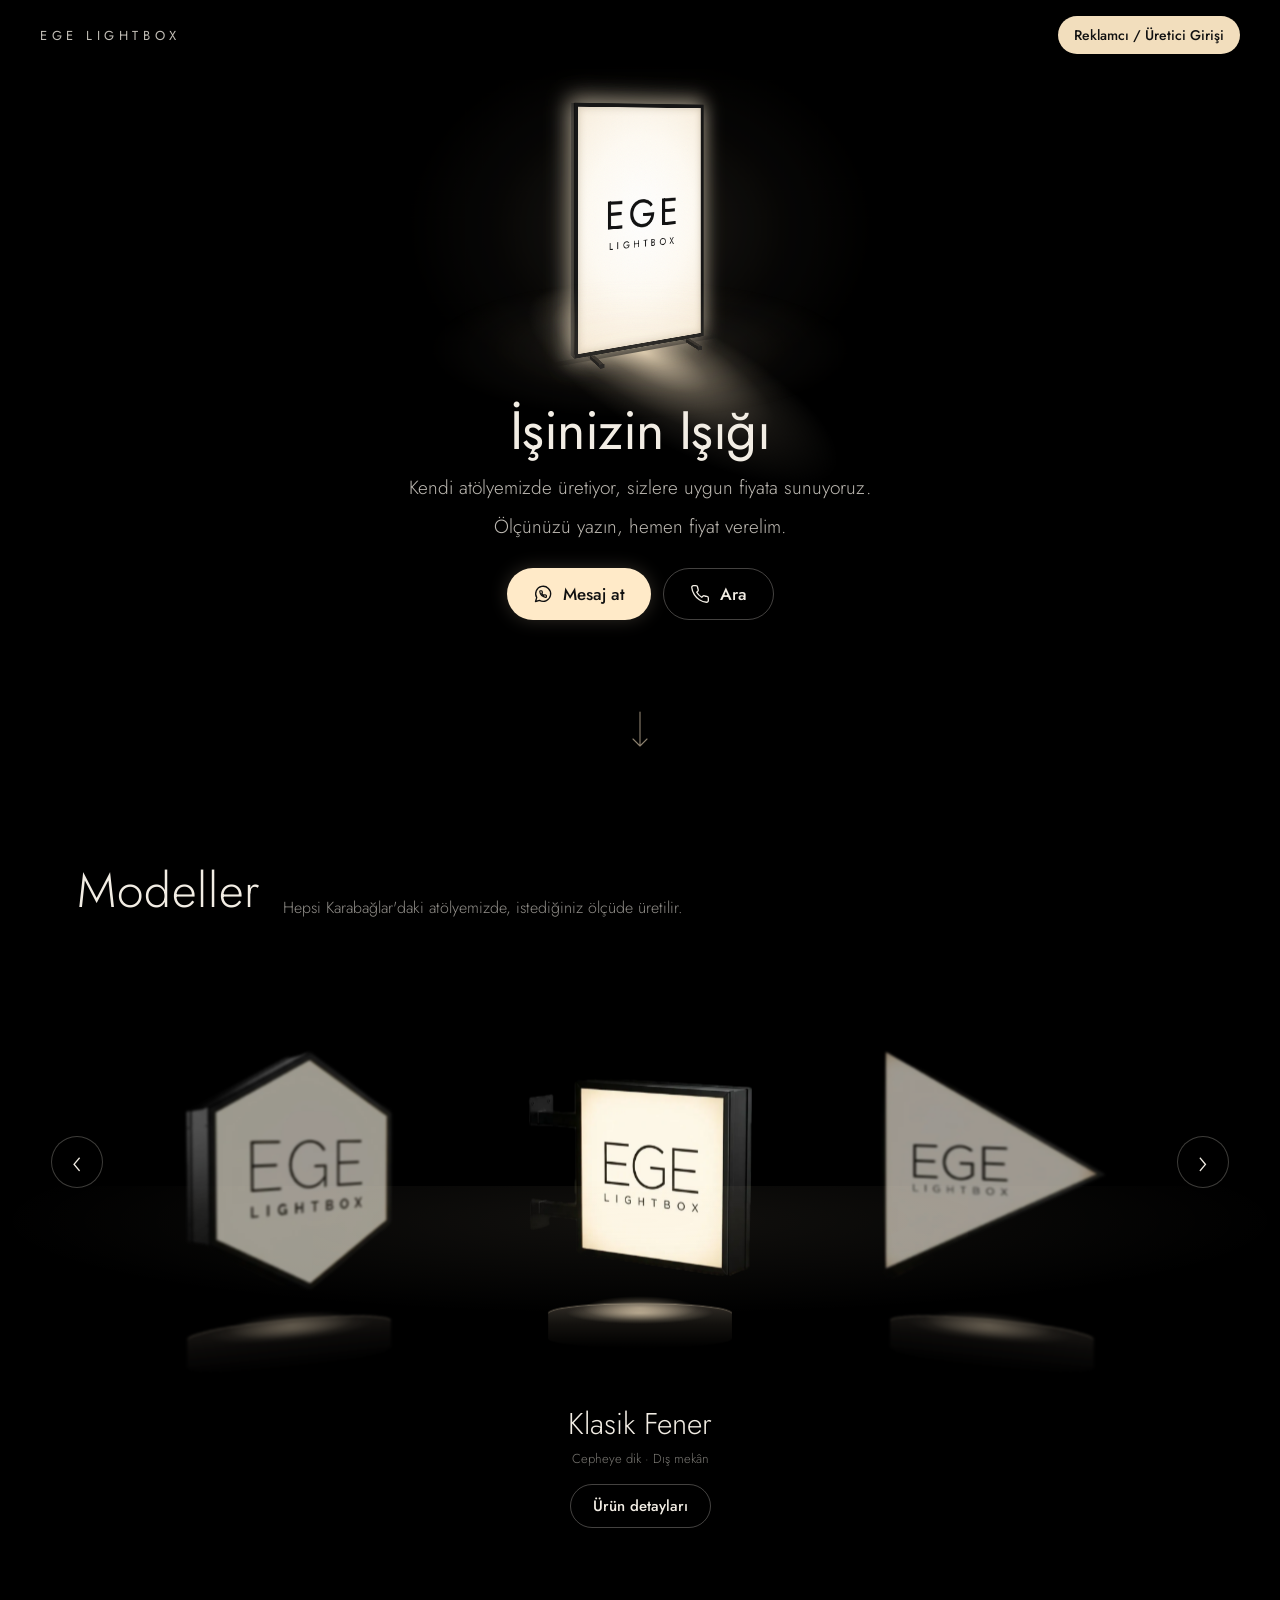
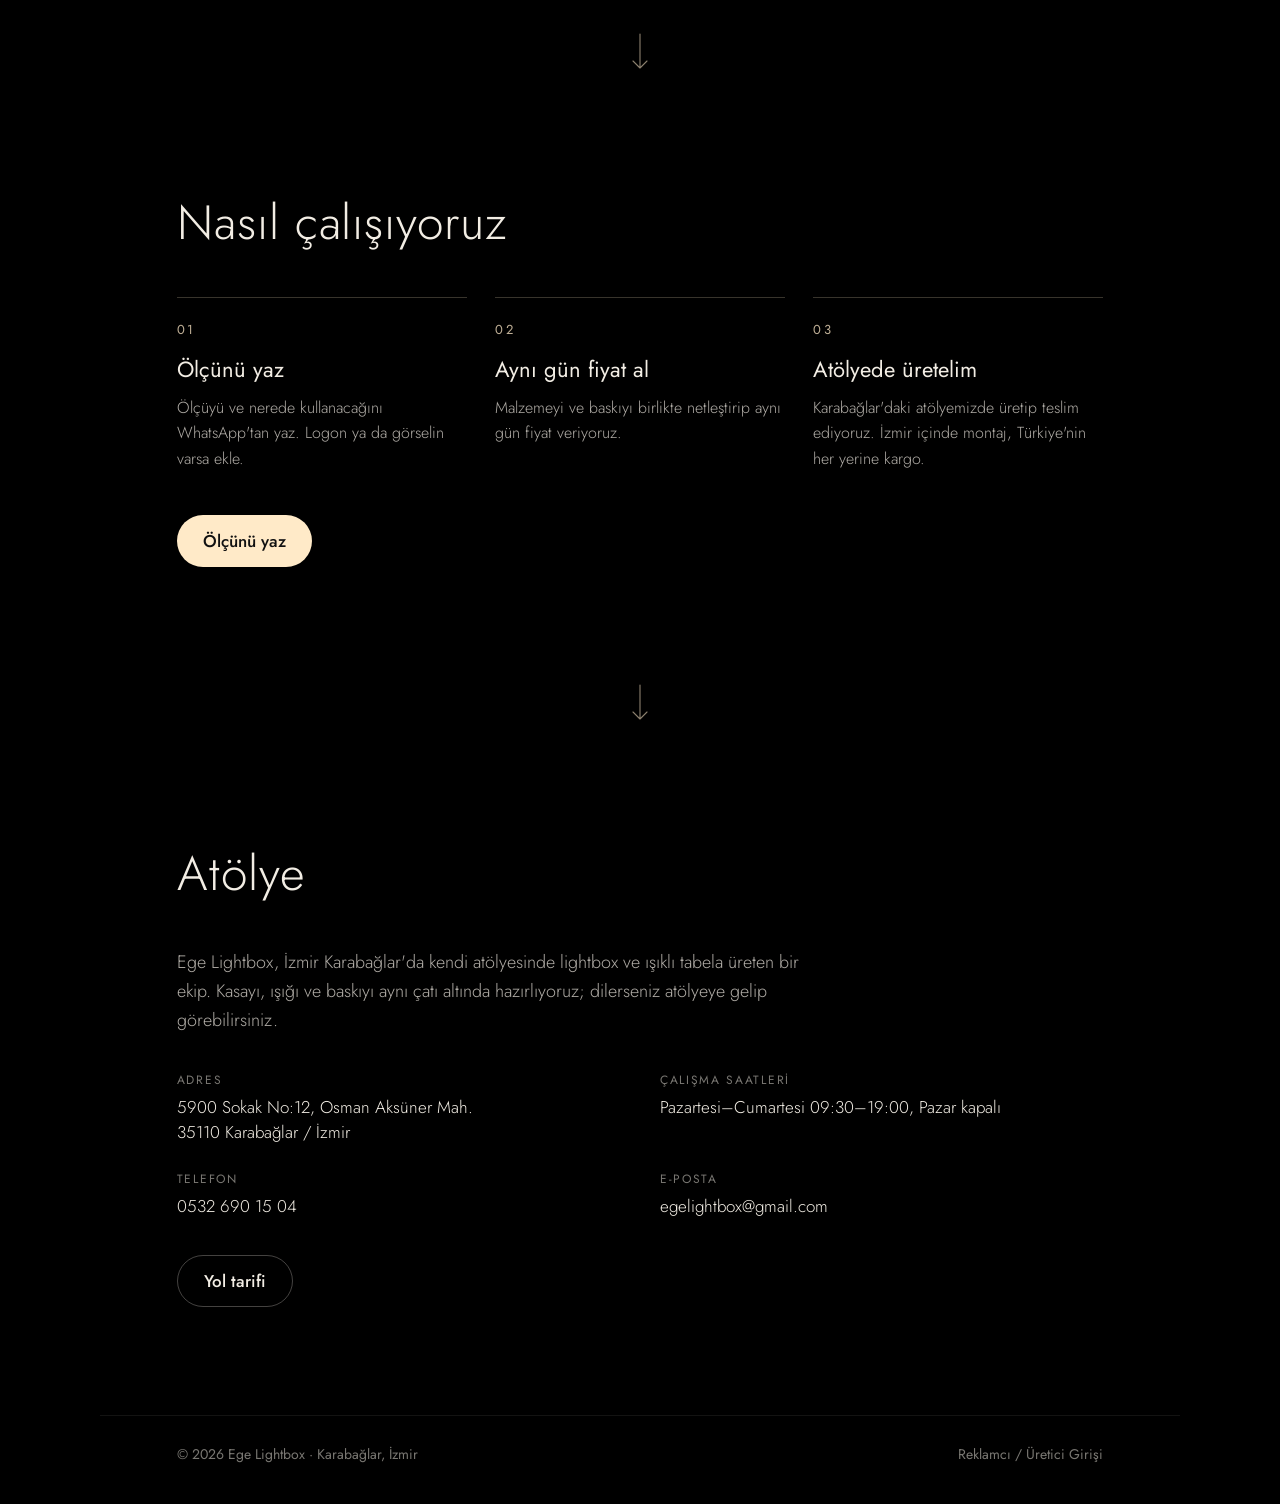
==== altigen-fener-tabela/index.html @ 84d17363 "Açılış metni: üretip uygun fiyata sunuyoruz; kısa ekranda yerleşim Co-Authored-By: Claude Opus 5.5 <" ====
<!doctype html>
<html lang="tr">
  <head>
    <meta charset="UTF-8" />
    <meta name="viewport" content="width=device-width, initial-scale=1.0" />
    <meta name="theme-color" content="#000000" />
    <title>Altıgen Fener Tabela İzmir | Ege Lightbox</title>
    <meta name="description" content="Modern altıgen form. Sokaktan geçen herkesin gözüne iki yönden çarpar. Karabağlar'daki atölyemizde üretilir, aynı gün fiyat." />
    <link rel="canonical" href="https://egelightbox.com/altigen-fener-tabela/" />
    <meta property="og:type" content="website" />
    <meta property="og:locale" content="tr_TR" />
    <meta property="og:title" content="Altıgen Fener Tabela İzmir | Ege Lightbox" />
    <meta property="og:description" content="Modern altıgen form. Sokaktan geçen herkesin gözüne iki yönden çarpar. Karabağlar'daki atölyemizde üretilir, aynı gün fiyat." />
    <meta property="og:url" content="https://egelightbox.com/altigen-fener-tabela/" />
    <meta property="og:image" content="https://egelightbox.com/urunler/altigen-fener-tabela-lightbox-kullanim.webp" />
    <script type="application/ld+json">{"@context":"https://schema.org","@type":"LocalBusiness","name":"Ege Lightbox","url":"https://egelightbox.com","telephone":"+905326901504","email":"egelightbox@gmail.com","image":"https://egelightbox.com/urunler/standart-duvar-lightbox-kullanim.webp","address":{"@type":"PostalAddress","streetAddress":"5900 Sokak No:12, Osman Aksüner Mah.","postalCode":"35110","addressLocality":"Karabağlar","addressRegion":"İzmir","addressCountry":"TR"},"areaServed":"İzmir","openingHoursSpecification":[{"@type":"OpeningHoursSpecification","dayOfWeek":["Monday","Tuesday","Wednesday","Thursday","Friday","Saturday"],"opens":"09:30","closes":"19:00"}]}</script>
    <script type="application/ld+json">{"@context":"https://schema.org","@type":"Product","name":"Altıgen Fener","description":"Modern altıgen form. Sokaktan geçen herkesin gözüne iki yönden çarpar.","image":"https://egelightbox.com/urunler/altigen-fener-tabela-lightbox-kullanim.webp","brand":{"@type":"Brand","name":"Ege Lightbox"}}</script>
    <link rel="preconnect" href="https://fonts.googleapis.com" />
    <link rel="preconnect" href="https://fonts.gstatic.com" crossorigin />
    <link href="https://fonts.googleapis.com/css2?family=Jost:wght@300;400;500&display=swap" rel="stylesheet" />
    <style>html,body{background:#000;margin:0}</style>
    <!-- Google etiketi (Ads ölçümü). Bilgisayarda, ağ içinde ya da geçici deneme linkinde yüklenmez, sayım kirlenmesin -->
    <script>
      window.dataLayer = window.dataLayer || [];
      function gtag(){dataLayer.push(arguments);}
      if (!/^(localhost|127\.|192\.168\.|10\.)/.test(location.hostname) && !/(trycloudflare\.com|pages\.dev|github\.io)$/.test(location.hostname)) {
        var g = document.createElement('script');
        g.async = true;
        g.src = 'https://www.googletagmanager.com/gtag/js?id=AW-18545271923';
        document.head.appendChild(g);
        gtag('js', new Date());
        gtag('config', 'AW-18545271923');
        // Microsoft Clarity: ziyaretçi kayıtları ve ısı haritası (proje: Ege Lightbox)
        (function(c,l,a,r,i,t,y){c[a]=c[a]||function(){(c[a].q=c[a].q||[]).push(arguments)};
        t=l.createElement(r);t.async=1;t.src="https://www.clarity.ms/tag/"+i;
        y=l.getElementsByTagName(r)[0];y.parentNode.insertBefore(t,y);})(window,document,"clarity","script","z84t2651er");
      } else { window.gtag = undefined; }
    </script>
    <script type="module" crossorigin src="/assets/index-Bf9ERN2K.js"></script>
    <link rel="stylesheet" crossorigin href="/assets/index-HZWtBU7C.css">
  </head>
  <body>
    <div id="root"><link rel="preload" as="image" href="/urunler/altigen-fener-tabela-lightbox-kullanim.webp"/><main class=" sayfa-u"><header class="top"><a class="brand" href="/">EGE LIGHTBOX</a><a class="cta-small" href="#reklamci">Reklamcı / Üretici Girişi</a></header><section class="hero"><div class="sticky"><div class="stage"><div class="halo"></div><div class="crack"></div><div class="scene"><div class="box"><div class="spill s-front"></div><div class="spill s-back"></div><div class="bloom b-front"></div><div class="bloom b-back"></div><div class="face front"><div class="lit"></div><div class="logo"><span class="ege">EGE</span><span class="lb">LIGHTBOX</span></div></div><div class="face back"><div class="lit"></div><div class="logo"><span class="ege">EGE</span><span class="lb">LIGHTBOX</span></div></div><div class="side left"></div><div class="side right"></div><div class="cap"></div><div class="foot f1"><i class="ft"></i><i class="fs fs1"></i><i class="fs fs2"></i><i class="fe fe1"></i><i class="fe fe2"></i></div><div class="foot f2"><i class="ft"></i><i class="fs fs1"></i><i class="fs fs2"></i><i class="fe fe1"></i><i class="fe fe2"></i></div></div></div><div class="pool"></div></div><div class="message"><h1>İşinizin Işığı</h1><p>Kendi atölyemizde üretiyor, sizlere uygun fiyata sunuyoruz.<span class="ara"></span>Ölçünüzü yazın, hemen fiyat verelim.</p><div class="actions"><a class="cta" href="https://wa.me/905528839446?text=Merhaba%2C%20lightbox%20i%C3%A7in%20fiyat%20almak%20istiyorum." aria-label="WhatsApp&#x27;tan mesaj at"><svg viewBox="0 0 24 24" fill="none" stroke="currentColor" stroke-width="1.6" stroke-linecap="round" stroke-linejoin="round" aria-hidden="true"><path d="M3 21l1.5-4.6A9 9 0 1 1 7.8 19.6z"></path><path d="M22 16.92v3a2 2 0 0 1-2.18 2 19.79 19.79 0 0 1-8.63-3.07 19.5 19.5 0 0 1-6-6 19.79 19.79 0 0 1-3.07-8.67A2 2 0 0 1 4.11 2h3a2 2 0 0 1 2 1.72 12.84 12.84 0 0 0 .7 2.81 2 2 0 0 1-.45 2.11L8.09 9.91a16 16 0 0 0 6 6l1.27-1.27a2 2 0 0 1 2.11-.45 12.84 12.84 0 0 0 2.81.7A2 2 0 0 1 22 16.92z" transform="translate(7.3 7.3) scale(0.4)" stroke-width="3.6"></path></svg>Mesaj at</a><a class="ghost" href="tel:05326901504" aria-label="Ara: 0532 690 15 04"><svg viewBox="0 0 24 24" fill="none" stroke="currentColor" stroke-width="1.6" stroke-linecap="round" stroke-linejoin="round" aria-hidden="true"><path d="M22 16.92v3a2 2 0 0 1-2.18 2 19.79 19.79 0 0 1-8.63-3.07 19.5 19.5 0 0 1-6-6 19.79 19.79 0 0 1-3.07-8.67A2 2 0 0 1 4.11 2h3a2 2 0 0 1 2 1.72 12.84 12.84 0 0 0 .7 2.81 2 2 0 0 1-.45 2.11L8.09 9.91a16 16 0 0 0 6 6l1.27-1.27a2 2 0 0 1 2.11-.45 12.84 12.84 0 0 0 2.81.7A2 2 0 0 1 22 16.92z"></path></svg>Ara</a></div></div><a class="asagi a-hero" href="#modeller" aria-label="Aşağı in"><svg viewBox="0 0 24 40" aria-hidden="true"><path d="M12 2v34M5 29l7 7 7-7"></path></svg></a></div></section><section class="urunler acik" id="modeller"><div class="u-bas"><h2>Modeller</h2><p>Hepsi Karabağlar&#x27;daki atölyemizde, istediğiniz ölçüde üretilir.</p></div><div class="u-sahne"><div class="u-zemin"></div><button class="aday" style="--a:2.000;--s:-0.951;--c:0.691;--d:-72.0;--gec:0.0s;--g:0.000;z-index:6" aria-label="Duvar Lightbox" tabindex="-1"><span class="suzul"><img src="/urunler/standart-duvar-lightbox-kesik.webp" alt="Duvar Lightbox lightbox" loading="lazy" decoding="async" draggable="false"/></span><span class="isik"></span><span class="kaide"></span></button><button class="aday" style="--a:1.000;--s:-0.643;--c:0.234;--d:-40.0;--gec:-0.7s;--g:0.750;z-index:8" aria-label="Çift Taraflı Ayaklı" tabindex="-1"><span class="suzul"><img src="/urunler/cift-tarafli-tasinabilir-lightbox-kesik.webp" alt="Çift Taraflı Ayaklı lightbox" loading="lazy" decoding="async" draggable="false"/></span><span class="isik"></span><span class="kaide"></span></button><button class="aday on" style="--a:0.000;--s:0.000;--c:0.000;--d:0.0;--gec:-1.4s;--g:1.000;z-index:10" aria-label="Altıgen Fener detayını aç" tabindex="0"><span class="suzul"><img src="/urunler/altigen-fener-tabela-lightbox-kesik.webp" alt="Altıgen Fener lightbox" loading="lazy" decoding="async" draggable="false"/></span><span class="isik"></span><span class="kaide"></span></button><button class="aday" style="--a:1.000;--s:0.643;--c:0.234;--d:40.0;--gec:-2.1s;--g:0.750;z-index:8" aria-label="Klasik Fener" tabindex="-1"><span class="suzul"><img src="/urunler/fener-lightbox-tabela-kesik.webp" alt="Klasik Fener lightbox" loading="lazy" decoding="async" draggable="false"/></span><span class="isik"></span><span class="kaide"></span></button><button class="aday" style="--a:2.000;--s:0.951;--c:0.691;--d:72.0;--gec:-2.8s;--g:0.000;z-index:6" aria-label="Üçgen Fener" tabindex="-1"><span class="suzul"><img src="/urunler/ucgen-fener-lightbox-kesik.webp" alt="Üçgen Fener lightbox" loading="lazy" decoding="async" draggable="false"/></span><span class="isik"></span><span class="kaide"></span></button><button class="aday" style="--a:3.000;--s:0.951;--c:0.691;--d:72.0;--gec:-3.5s;--g:0.000;z-index:4" aria-label="Altıgen Duvar" tabindex="-1"><span class="suzul"><img src="/urunler/altigen-duvar-lightbox-kesik.webp" alt="Altıgen Duvar lightbox" loading="lazy" decoding="async" draggable="false"/></span><span class="isik"></span><span class="kaide"></span></button><button class="aday" style="--a:4.000;--s:0.951;--c:0.691;--d:72.0;--gec:-4.2s;--g:0.000;z-index:2" aria-label="Küp Lightbox" tabindex="-1"><span class="suzul"><img src="/urunler/kup-masaustu-lightbox-kesik.webp" alt="Küp Lightbox lightbox" loading="lazy" decoding="async" draggable="false"/></span><span class="isik"></span><span class="kaide"></span></button><button class="u-ok sol" aria-label="Önceki model">‹</button><button class="u-ok sag" aria-label="Sonraki model">›</button></div><button class="u-ad" aria-live="polite" aria-label="Altıgen Fener detayını aç"><span class="u-ad-ad">Altıgen Fener</span><span class="u-ad-et">Cepheye dik · Dış mekân</span><span class="u-ad-dugme">Ürün detayları</span></button><div class="u-bilgi" aria-hidden="false"><div class="d-ic"><button class="d-geri" aria-label="Kapat"><span class="d-geri-yazi">‹ Tüm modeller</span><span class="d-x" aria-hidden="true">×</span></button><span class="d-etiket">Cepheye dik · Dış mekân</span><h3>Altıgen Fener</h3><p>Modern altıgen form. Sokaktan geçen herkesin gözüne iki yönden çarpar.</p><span class="d-baslik">Kullanımda</span><div class="d-gorsel"><img src="/urunler/altigen-fener-tabela-lightbox-kullanim.webp" alt="Altıgen Fener kullanım örneği"/></div><div class="d-kucuk"><button class="on" aria-label="Görsel"><img src="/urunler/altigen-fener-tabela-lightbox-kullanim.webp" alt="" loading="lazy"/></button><button class="" aria-label="Görsel"><img src="/urunler/altigen-fener-tabela-lightbox.webp" alt="" loading="lazy"/></button><button class="" aria-label="Görsel"><img src="/urunler/altigen-fener-tabela-lightbox-d1.webp" alt="" loading="lazy"/></button></div><ul><li>Çift yüz</li><li>UV baskı</li><li>Dış mekân LED</li></ul><dl><div><dt>40x40</dt><dd>3.990 TL<!-- --> <small>+ KDV</small></dd></div><div><dt>60x60</dt><dd>4.990 TL<!-- --> <small>+ KDV</small></dd></div></dl><a class="cta" href="https://wa.me/905528839446?text=Merhaba%2C%20Alt%C4%B1gen%20Fener%20i%C3%A7in%20fiyat%20almak%20istiyorum.%20%C3%96l%C3%A7%C3%BC%3A%20">Bu model için fiyat al</a></div></div></section><a class="asagi " href="#nasil" aria-label="Aşağı in"><svg viewBox="0 0 24 40" aria-hidden="true"><path d="M12 2v34M5 29l7 7 7-7"></path></svg></a><section class="bolum nasil" id="nasil"><h2>Nasıl çalışıyoruz</h2><ol class="adimlar"><li><span class="adim-no">01</span><h3>Ölçünü yaz</h3><p>Ölçüyü ve nerede kullanacağını WhatsApp&#x27;tan yaz. Logon ya da görselin varsa ekle.</p></li><li><span class="adim-no">02</span><h3>Aynı gün fiyat al</h3><p>Malzemeyi ve baskıyı birlikte netleştirip aynı gün fiyat veriyoruz.</p></li><li><span class="adim-no">03</span><h3>Atölyede üretelim</h3><p>Karabağlar&#x27;daki atölyemizde üretip teslim ediyoruz. İzmir içinde montaj, Türkiye&#x27;nin her yerine kargo.</p></li></ol><a class="cta" href="https://wa.me/905528839446?text=Merhaba%2C%20lightbox%20i%C3%A7in%20fiyat%20almak%20istiyorum.%20%C3%96l%C3%A7%C3%BC%3A%20">Ölçünü yaz</a></section><a class="asagi " href="#atolye" aria-label="Aşağı in"><svg viewBox="0 0 24 40" aria-hidden="true"><path d="M12 2v34M5 29l7 7 7-7"></path></svg></a><section class="bolum atolye" id="atolye"><h2>Atölye</h2><p class="atolye-giris">Ege Lightbox, İzmir Karabağlar&#x27;da kendi atölyesinde lightbox ve ışıklı tabela üreten bir ekip. Kasayı, ışığı ve baskıyı aynı çatı altında hazırlıyoruz; dilerseniz atölyeye gelip görebilirsiniz.</p><dl class="atolye-bilgi"><div><dt>Adres</dt><dd>5900 Sokak No:12, Osman Aksüner Mah.<br/>35110<!-- --> <!-- -->Karabağlar<!-- --> / <!-- -->İzmir</dd></div><div><dt>Çalışma saatleri</dt><dd>Pazartesi–Cumartesi 09:30–19:00, Pazar kapalı</dd></div><div><dt>Telefon</dt><dd><a href="tel:+905326901504">0532 690 15 04</a></dd></div><div><dt>E-posta</dt><dd><a href="mailto:egelightbox@gmail.com">egelightbox@gmail.com</a></dd></div></dl><div class="actions atolye-dugme"><a class="ghost" href="https://www.google.com/maps/search/?api=1&amp;query=Ege%20Lightbox%20Karaba%C4%9Flar%20%C4%B0zmir" target="_blank" rel="noopener">Yol tarifi</a></div></section><footer class="alt"><span>© <!-- -->2026<!-- --> Ege Lightbox · Karabağlar, İzmir</span><a href="#reklamci">Reklamcı / Üretici Girişi</a></footer></main></div>
  </body>
</html>
---- assets/index-HZWtBU7C.css ----
:root{--w: clamp(150px, 26vmin, 230px);--h: calc(var(--w) * 1.72);--d: calc(var(--w) * .075);--fh: calc(var(--w) * .028);--ft: calc(var(--w) * .032);--fl: calc(var(--w) * .4);--cy: 46%;--warm: 255, 234, 200;--t-load: .2s;--t-on: 1s;--t-turn: 1.35s;--t-yukari: 2.55s;--yk-s: .62;--yk-ust: 104px;--yk-y: calc(var(--yk-ust) - var(--cy-vh) + var(--h) * var(--yk-s) / 2);--u-ust: min(12vh, 80px);--mesaj-pay: 312px;--gozat: calc(var(--u-ust) + 44px);--hero-min: calc(var(--yk-ust) + var(--h) * var(--yk-s) + var(--mesaj-ara) + var(--mesaj-pay));--mesaj-ara: 52px;--hero-h: max(calc(100svh - var(--gozat)), var(--hero-min));--cy-vh: calc(var(--hero-h) * .46);color-scheme:dark}*{box-sizing:border-box}html,body{margin:0;background:#000;color:#f2ede4;font-family:Jost,system-ui,sans-serif;-webkit-font-smoothing:antialiased}a{color:inherit;text-decoration:none}.top{position:fixed;inset:0 0 auto 0;z-index:10;display:flex;justify-content:space-between;align-items:center;padding:16px clamp(16px,4vw,40px) 26px;background:linear-gradient(180deg,#000 0%,#000 72%,transparent 100%);pointer-events:none;opacity:0}.top>*{pointer-events:auto}.go .top{animation:fade .7s ease 2.4s forwards}.brand{font-size:13px;letter-spacing:.35em;font-weight:400;color:#f2ede4cc}.cta-small{font-size:14px;font-weight:500;padding:9px 16px;border-radius:999px;background:rgba(var(--warm),.95);color:#111}.hero{position:relative}.sticky{position:sticky;top:0;height:var(--hero-h);overflow:hidden}.stage{position:absolute;top:0;right:0;bottom:0;left:0;transform-origin:50% var(--cy)}.go .stage{animation:yukari .9s cubic-bezier(.65,0,.25,1) var(--t-yukari) forwards}@keyframes yukari{to{transform:translate3d(0,var(--yk-y),0) scale(var(--yk-s))}}.scene{position:absolute;left:50%;top:calc(var(--cy) - var(--h) / 2);width:var(--w);height:var(--h);margin-left:calc(var(--w) / -2);perspective:1000px;perspective-origin:50% 8%}.box{position:relative;width:100%;height:100%;transform-style:preserve-3d;transform:rotateY(88.3deg)}.go .box{animation:turn 1.6s cubic-bezier(.45,.05,.2,1) var(--t-turn) forwards}@keyframes turn{0%{transform:rotateY(88.3deg)}to{transform:rotateY(26deg)}}.box>*{position:absolute}.face{top:0;left:0;width:100%;height:calc(100% - var(--fh));backface-visibility:hidden;-webkit-backface-visibility:hidden;background:#0d0d0d;border:calc(var(--w) * .03) solid #161616;box-shadow:inset 0 0 0 1px #ffffff12;overflow:hidden}.front{transform:translateZ(calc(var(--d) / 2))}.back{transform:rotateY(180deg) translateZ(calc(var(--d) / 2))}.lit{position:absolute;top:0;right:0;bottom:0;left:0;opacity:0;background:radial-gradient(ellipse 95% 75% at 50% 46%,#fff,#fffbf3 45%,#f6e8d2);box-shadow:inset 0 0 calc(var(--w) * .06) #462d0a38}.lit:after{content:"";position:absolute;top:0;right:0;bottom:0;left:0;opacity:.06;background-image:url("data:image/svg+xml,%3Csvg xmlns='http://www.w3.org/2000/svg' width='120' height='120'%3E%3Cfilter id='n'%3E%3CfeTurbulence type='fractalNoise' baseFrequency='.9' numOctaves='2'/%3E%3C/filter%3E%3Crect width='120' height='120' filter='url(%23n)'/%3E%3C/svg%3E")}.logo{position:absolute;top:0;right:0;bottom:0;left:0;display:flex;flex-direction:column;align-items:center;justify-content:center;padding-bottom:6%;color:#121212;line-height:1}.ege{font-size:calc(var(--w) * .27);font-weight:400;letter-spacing:.12em;margin-right:-.12em}.lb{margin-top:calc(var(--w) * .04);font-size:calc(var(--w) * .068);font-weight:400;letter-spacing:.42em;margin-right:-.42em}.side{top:0;left:calc(50% - var(--d) / 2);width:var(--d);height:calc(100% - var(--fh));backface-visibility:hidden;-webkit-backface-visibility:hidden;background:linear-gradient(90deg,#050505,#232323 40%,#121212 60%,#040404)}.left{transform:rotateY(-90deg) translateZ(calc(var(--w) / 2))}.right{transform:rotateY(90deg) translateZ(calc(var(--w) / 2))}.cap{top:0;left:0;width:100%;height:var(--d);transform-origin:top;transform:translateZ(calc(var(--d) / -2)) rotateX(90deg);backface-visibility:hidden;-webkit-backface-visibility:hidden;background:linear-gradient(180deg,#1c1c1c,#2e2e2e 50%,#1a1a1a)}.face,.side,.cap,.foot i{opacity:0}.go .face{animation:on .35s ease-out var(--t-on) forwards}.go .side,.go .cap,.go .foot i{animation:on 1.2s ease var(--t-on) forwards}.crack{position:absolute;left:50%;top:calc(var(--cy) - var(--h) / 2);width:1px;height:calc(var(--h) - var(--fh));margin-left:calc(var(--d) / 2 - .5px);background:linear-gradient(180deg,transparent,rgb(255,246,230) 12%,#fff 50%,rgb(255,246,230) 88%,transparent);box-shadow:0 0 6px rgba(var(--warm),.9),0 0 18px rgba(var(--warm),.35);transform:scaleY(0);pointer-events:none}.go .crack{animation:load .75s cubic-bezier(.55,0,.75,.9) var(--t-load) forwards,fade-out .35s ease var(--t-on) forwards}.foot{bottom:0;width:0;height:0;transform-style:preserve-3d}.f1{left:calc(var(--w) * .13)}.f2{left:calc(var(--w) * .87)}.foot i{position:absolute;display:block;backface-visibility:hidden;-webkit-backface-visibility:hidden}.ft{width:var(--ft);height:var(--fl);left:calc(var(--ft) / -2);top:calc(var(--fl) / -2);transform:translateY(calc(var(--fh) * -1)) rotateX(90deg);background:#2b2824}.fs{width:var(--fl);height:var(--fh);left:calc(var(--fl) / -2);top:calc(var(--fh) * -1);background:#121212}.fs1{transform:rotateY(90deg) translateZ(calc(var(--ft) / 2))}.fs2{transform:rotateY(-90deg) translateZ(calc(var(--ft) / 2))}.fe{width:var(--ft);height:var(--fh);left:calc(var(--ft) / -2);top:calc(var(--fh) * -1);background:#1a1a1a}.fe1{transform:translateZ(calc(var(--fl) / 2))}.fe2{transform:rotateY(180deg) translateZ(calc(var(--fl) / 2))}.spill{top:100%;left:calc(50% - var(--w) * .75);width:calc(var(--w) * 1.5);height:calc(var(--w) * 2.2);transform-origin:top center;background:radial-gradient(ellipse 52% 100% at 50% 0%,rgba(var(--warm),.8),rgba(var(--warm),.3) 34%,rgba(var(--warm),.08) 60%,transparent 80%);opacity:0;pointer-events:none}.s-front{transform:translateZ(calc(var(--d) / 2)) rotateX(90deg)}.s-back{transform:rotateY(180deg) translateZ(calc(var(--d) / 2)) rotateX(90deg)}.bloom{left:0;top:0;width:100%;height:calc(100% - var(--fh));box-shadow:0 0 calc(var(--w) * .14) calc(var(--w) * .02) #ffeed261;opacity:0;pointer-events:none}.b-front{transform:translateZ(calc(var(--d) / 2 - 1px))}.b-back{transform:rotateY(180deg) translateZ(calc(var(--d) / 2 - 1px))}.go .lit,.go .spill{animation:on .14s ease-out var(--t-on) forwards}.go .bloom{animation:on 1.2s ease calc(var(--t-on) + .15s) forwards}.halo,.pool{position:absolute;left:50%;opacity:0;pointer-events:none;will-change:transform,opacity}.halo{top:var(--cy);width:min(130vw,1200px);height:calc(var(--h) * 1.7);background:radial-gradient(ellipse at center,rgba(var(--warm),.13),rgba(var(--warm),.035) 38%,transparent 66%);transform:translate(-50%,-50%) scaleX(.15)}.pool{top:calc(var(--cy) + var(--h) / 2);width:min(120vw,1000px);height:calc(var(--h) * .6);background:radial-gradient(ellipse at center,rgba(var(--warm),.14),rgba(var(--warm),.04) 45%,transparent 70%);transform:translate(-50%,-50%) scaleX(.15)}.go .halo,.go .pool{animation:spill 2.6s cubic-bezier(.2,.8,.2,1) var(--t-on) forwards}.message{position:absolute;left:50%;top:calc(var(--yk-ust) + var(--h) * var(--yk-s) + var(--mesaj-ara));width:min(92vw,560px);margin-left:max(-46vw,-280px);text-align:center}.message p{text-wrap:balance}.message p .ara{display:block;height:.6em}.message h1,.message p{opacity:0}.go .message h1{animation:gel .7s cubic-bezier(.16,1,.3,1) calc(var(--t-yukari) + .45s) forwards}.go .message p{animation:gel .7s cubic-bezier(.16,1,.3,1) calc(var(--t-yukari) + .6s) forwards}.message .actions a{opacity:0}.go .message .actions .cta{animation:yan .8s ease-out calc(var(--t-yukari) + .95s) forwards}.go .message .actions .ghost{animation:on .5s ease calc(var(--t-yukari) + 1.15s) forwards}@keyframes gel{0%{opacity:0;transform:translate3d(0,14px,0)}to{opacity:1;transform:none}}@keyframes yan{0%{opacity:0;box-shadow:none}12%{opacity:.85}20%{opacity:.25}34%{opacity:1;box-shadow:0 0 34px rgba(var(--warm),.55)}to{opacity:1;box-shadow:0 0 18px rgba(var(--warm),.18)}}.message h1{margin:0 0 14px;font-size:clamp(30px,6vw,54px);font-weight:400;letter-spacing:-.01em;line-height:1.08}.message p{margin:0 auto 26px;max-width:30em;font-size:clamp(16px,2.2vw,19px);font-weight:300;line-height:1.5;color:#f2ede4c7}.actions{display:flex;gap:12px;justify-content:center;flex-wrap:wrap}.cta,.ghost{display:inline-flex;align-items:center;min-height:52px;padding:0 26px;border-radius:999px;font-size:17px;font-weight:500}.cta{background:rgb(var(--warm));color:#111}.ghost{border:1px solid rgba(242,237,228,.28)}.cta svg,.ghost svg{width:20px;height:20px;margin-right:10px;flex:none}.asagi{display:block;width:44px;height:56px;margin:0 auto;padding:8px 10px;color:rgba(var(--warm),.55);transition:color .3s}.asagi:hover{color:rgb(var(--warm))}.asagi svg{display:block;width:100%;height:100%;fill:none;stroke:currentColor;stroke-width:1.1;stroke-linecap:round;stroke-linejoin:round;animation:in-in 2.4s ease-in-out infinite}@keyframes in-in{0%,to{transform:translateY(-3px)}50%{transform:translateY(4px)}}.a-hero{position:absolute;left:50%;bottom:18px;margin-left:-22px;opacity:0}.go .a-hero{animation:on .8s ease calc(var(--t-yukari) + 1.4s) forwards}main:where(:not(.sayfa-u)) .u-bas{opacity:0}main.go:where(:not(.sayfa-u)) .u-bas{animation:on .8s ease calc(var(--t-yukari) + 1.2s) forwards}.urunler{--kw: clamp(150px, min(21vw, 30vh), 290px);--yc: clamp(190px, 30vw, 440px);position:relative;overflow:hidden;padding:var(--u-ust) 0 10vh;background:#000}.u-bas{display:flex;flex-wrap:wrap;align-items:flex-end;gap:8px 24px;padding:0 max(16px,6vw)}.u-bas h2{margin:0;font-size:clamp(30px,5vw,48px);font-weight:300;letter-spacing:.02em}.u-bas p{margin:0 0 6px;flex:1 1 260px;color:#f2ede499;font-weight:300}.u-sahne{position:relative;height:calc(var(--kw) * 1.55);margin-top:4vh;perspective:1100px;perspective-origin:50% 20%;transform-style:preserve-3d;touch-action:pan-y;overscroll-behavior-x:contain;user-select:none;-webkit-user-select:none;cursor:grab;transition:height .7s cubic-bezier(.2,.8,.2,1)}.u-zemin{position:absolute;left:-10%;right:-10%;bottom:0;height:46%;background:radial-gradient(60% 70% at 50% 18%,rgba(var(--warm),.07),transparent 70%);opacity:0;transition:opacity 1.4s ease .2s}.in .u-zemin{opacity:1}.aday{position:absolute;left:50%;bottom:6%;width:var(--kw);margin-left:calc(var(--kw) / -2);padding:0;border:0;background:none;cursor:pointer;transform-origin:50% 100%;transform:translate3d(calc(var(--s) * var(--yc) * var(--ac, 1.4)),0,calc(var(--c) * var(--yc) * var(--zc, .75) - 60px)) rotateY(calc(var(--d) * -.55deg));filter:blur(calc(var(--a) * 1.3px)) brightness(calc(1 - var(--a) * .17));opacity:0;transition:transform .8s cubic-bezier(.2,.8,.2,1),filter .8s ease,opacity .8s ease}.in .aday{opacity:var(--g)}.in:not(.oturdu) .aday{transition-delay:calc(var(--a) * .09s)}.kayiyor .aday{transition:none}.kayiyor .u-sahne{cursor:grabbing}.aday .suzul{position:relative;z-index:1;display:block;padding:0 6% 24%;animation:suzul 4.6s ease-in-out var(--gec) infinite}.aday img{display:block;width:100%;aspect-ratio:1;object-fit:contain;object-position:50% 100%;pointer-events:none;transition:transform .5s cubic-bezier(.2,.8,.2,1)}@media(hover:hover){.aday:hover img{transform:translate3d(0,-10px,0)}}.isik{position:absolute;z-index:1;left:18%;right:18%;bottom:4%;height:12%;border-radius:50%;background:radial-gradient(50% 50% at 50% 50%,rgba(var(--warm),.45),transparent 70%);animation:isik 4.6s ease-in-out var(--gec, 0s) infinite;pointer-events:none}.aday:focus-visible{outline:none}.aday:focus-visible .kaide{box-shadow:0 0 0 2px rgb(var(--warm))}.kaide{position:absolute;left:14%;right:14%;bottom:-4%;height:16%;border-radius:50%/22%;background:radial-gradient(50% 30% at 50% 22%,rgba(var(--warm),.3),transparent 80%),linear-gradient(180deg,#2a2621,#12100e 45%,#000);box-shadow:inset 0 1px rgba(var(--warm),.35)}.aday.on .kaide{background:radial-gradient(50% 30% at 50% 22%,rgba(var(--warm),.55),transparent 80%),linear-gradient(180deg,#34302a,#14120f 45%,#000)}.u-ok{position:absolute;top:42%;z-index:20;width:52px;height:52px;border-radius:50%;border:1px solid rgba(242,237,228,.25);background:#00000073;color:#f2ede4;font:300 30px/1 Jost,sans-serif;cursor:pointer;transition:background .25s,border-color .25s,opacity .5s,transform .25s}.u-ok:hover{background:#f2ede41a;border-color:#f2ede48c}.u-ok:active{transform:scale(.94)}.u-ok:disabled{opacity:.2;pointer-events:none}.u-ok.sol{left:max(12px,4vw)}.u-ok.sag{right:max(12px,4vw)}.u-ad{display:flex;flex-direction:column;align-items:center;gap:4px;margin:18px auto 0;padding:6px 16px;border:0;background:none;color:inherit;font:inherit;text-align:center;cursor:pointer;transition:opacity .4s ease}.u-ad-ad{font-size:clamp(22px,3vw,30px);font-weight:300;transition:color .3s}.u-ad-et{font-size:13px;color:#f2ede480;font-weight:300}.u-ad:hover .u-ad-ad,.u-sahne:has(.aday.on:hover)+.u-ad .u-ad-ad{color:rgb(var(--warm))}.aday.on{cursor:pointer}.u-ad-dugme{display:inline-flex;align-items:center;min-height:44px;margin-top:12px;padding:0 22px;border:1px solid rgba(242,237,228,.28);border-radius:999px;font-size:15px;font-weight:500;transition:background .3s,border-color .3s,color .3s}.u-ad:hover .u-ad-dugme,.u-sahne:has(.aday.on:hover)+.u-ad .u-ad-dugme{background:rgb(var(--warm));border-color:rgb(var(--warm));color:#111}.acik .aday:not(.on){opacity:0;pointer-events:none;transform:translate3d(calc(var(--s) * var(--yc) * 2.4),0,0) rotateY(calc(var(--d) * -1deg));transition-delay:0s}.acik .aday.on{transform:translate3d(-14vw,0,0);filter:none;cursor:default}.acik .u-ok,.acik .u-ok:disabled,.acik .u-ad{opacity:0;pointer-events:none}.u-bilgi{display:none}.acik .u-bilgi{display:block}@media(min-width:760px){.acik .u-ad{visibility:hidden}.u-bilgi{position:fixed;right:max(24px,7vw);top:calc(50% + 34px);width:min(400px,36vw);max-height:min(calc(100vh - 128px),760px);transform:translateY(-50%);z-index:20;overflow-y:auto;overscroll-behavior:contain;scrollbar-width:none;border-radius:18px;border:1px solid rgba(242,237,228,.09);background:#141311d1;-webkit-backdrop-filter:blur(20px);backdrop-filter:blur(20px);box-shadow:0 30px 90px #000000a6,0 0 60px rgba(var(--warm),.05);animation:kart .45s cubic-bezier(.16,1,.3,1) both}.u-bilgi::-webkit-scrollbar{display:none}.u-bilgi .d-ic{padding:26px 24px 24px;animation:none}.u-bilgi .d-geri{position:sticky;top:0;float:right;width:34px;height:34px;margin:-10px -8px 0 0;border-radius:50%;background:#f2ede412;font-size:22px;line-height:1;z-index:2}.u-bilgi .d-geri:hover{background:#f2ede424}.u-bilgi .d-geri-yazi{display:none}.u-bilgi .d-ic h3{font-size:26px}.u-bilgi .d-gorsel{aspect-ratio:1.35;border-radius:10px}.u-bilgi .d-kucuk{margin-bottom:16px}.u-bilgi .d-ic ul{display:flex;flex-wrap:wrap;gap:6px;margin-bottom:18px}.u-bilgi .d-ic li{padding:5px 12px;border:1px solid rgba(242,237,228,.1);border-radius:999px;font-size:14px}.u-bilgi .d-ic li:before{display:none}.u-bilgi .d-ic dl{margin-bottom:18px}}@keyframes kart{0%{opacity:0;transform:translateY(-47%) scale(.97)}}.d-x{display:none}@media(min-width:760px){.u-bilgi .d-x{display:inline}}@media(max-width:759px)and (max-height:700px){:root:root{--yk-s: .5;--yk-ust: 88px;--mesaj-ara: 40px}}@media(max-width:759px){:root{--yk-s: .58;--yk-ust: 96px;--u-ust: 40px;--mesaj-pay: 285px}.a-hero{bottom:2px}.urunler{--ac: 1.32;--zc: .1}.u-ok{top:calc(100% + 14px);width:44px;height:44px;font-size:26px}.acik .aday.on{transform:translateZ(-60px)}.acik .u-sahne{height:calc(var(--kw) * 1.25)}.acik .u-ad{display:none}.u-bilgi{padding:0 16px;scroll-margin-top:70px}}.d-ic{position:relative;padding:4px 0 32px;animation:fade-up .6s cubic-bezier(.16,1,.3,1) .15s both}.d-geri{display:block;margin-bottom:18px;padding:0;border:0;background:none;color:#f2ede4a6;font:400 15px Jost,sans-serif;cursor:pointer}.d-geri:hover{color:#f2ede4}.d-baslik{display:block;margin:0 0 10px;font-size:12px;letter-spacing:.14em;text-transform:uppercase;color:#f2ede480}.d-gorsel{aspect-ratio:1.13;border-radius:8px;overflow:hidden;background:#111}.d-gorsel img{width:100%;height:100%;object-fit:cover;display:block}.d-kucuk{display:flex;gap:8px;margin:10px 0 22px}.d-kucuk button{flex:1;aspect-ratio:1.6;padding:0;border:0;border-radius:5px;overflow:hidden;background:#111;cursor:pointer;opacity:.5;transition:opacity .25s}.d-kucuk button.on,.d-kucuk button:hover{opacity:1}.d-kucuk img{width:100%;height:100%;object-fit:cover;display:block}.d-etiket{font-size:12px;letter-spacing:.14em;text-transform:uppercase;color:rgba(var(--warm),.7)}.d-ic h3{margin:6px 0 10px;font-size:30px;font-weight:300}.d-ic p{margin:0 0 22px;color:#f2ede4b8;font-weight:300;line-height:1.55}.d-ic ul{margin:0 0 22px;padding:0;list-style:none}.d-ic li{padding:7px 0 7px 18px;position:relative;font-weight:300;border-top:1px solid rgba(242,237,228,.07)}.d-ic li:before{content:"";position:absolute;left:0;top:50%;width:6px;height:1px;background:rgb(var(--warm))}.d-ic dl{margin:0 0 24px;display:grid;gap:8px}.d-ic dl div{display:flex;justify-content:space-between;align-items:baseline;gap:12px;padding:12px 14px;border-radius:6px;background:#f2ede40a}.d-ic dt{color:#f2ede499;font-weight:300}.d-ic dd{margin:0;font-size:18px}.d-ic dd small{font-size:12px;color:#f2ede480}.d-ic .cta{display:flex;justify-content:center}@keyframes fade-up{0%{opacity:0;transform:translate3d(0,12px,0)}}@keyframes load{to{transform:scaleY(1)}}@keyframes suzul{0%,to{transform:translateZ(0)}50%{transform:translate3d(0,-12px,0)}}@keyframes isik{0%,to{opacity:1;transform:scale(1)}50%{opacity:.6;transform:scale(.88)}}@keyframes on{to{opacity:1}}@keyframes fade{to{opacity:1}}@keyframes fade-out{to{opacity:0}}@keyframes spill{0%{opacity:0;transform:translate(-50%,-50%) scaleX(.15)}5%{opacity:1;transform:translate(-50%,-50%) scaleX(.9)}25%{opacity:1;transform:translate(-50%,-50%) scaleX(1.05)}to{opacity:.85;transform:translate(-50%,-50%) scaleX(.72)}}@media(prefers-reduced-motion:reduce){.aday,.in .aday{opacity:var(--g);transition:none}.aday .suzul,.isik,.d-ic{animation:none}.go .box,.go .lit,.go .spill,.go .bloom,.go .crack,.go .face,.go .side,.go .cap,.go .foot i,.go .halo,.go .pool,.go .top,.go .stage,.go .message *,.go .a-hero,main.go .u-bas,.asagi svg{animation:none}.box{transform:rotateY(26deg)}.lit,.spill,.bloom,.face,.side,.cap,.foot i,.top,.message h1,.message p,.actions a,.a-hero,main .u-bas{opacity:1}.stage{transform:translate3d(0,var(--yk-y),0) scale(var(--yk-s))}.halo,.pool{opacity:.85;transform:translate(-50%,-50%) scaleX(.72)}}[data-an] .go *{animation:none!important}[data-an] .lit,[data-an] .spill,[data-an] .bloom,[data-an] .face,[data-an] .side,[data-an] .cap,[data-an] .foot i,[data-an] .top,[data-an] .u-bas{opacity:1}[data-an=isik] .bloom{opacity:0}[data-an=isik] .box{transform:rotateY(88.3deg)}[data-an] .halo,[data-an] .pool{opacity:1;transform:translate(-50%,-50%) scaleX(1)}[data-an=son] .box{transform:rotateY(26deg)}[data-an=son] .stage{transform:translate3d(0,var(--yk-y),0) scale(var(--yk-s))}[data-an=son] .message h1,[data-an=son] .message p,[data-an=son] .actions a,[data-an=son] .a-hero{opacity:1}[data-an=son] .halo,[data-an=son] .pool{opacity:.85;transform:translate(-50%,-50%) scaleX(.72)}.rk{position:fixed;top:0;right:0;bottom:0;left:0;z-index:50;overflow-y:auto;overscroll-behavior:contain;background:radial-gradient(80% 50% at 50% 0%,rgba(var(--warm),.08),transparent 70%),#050505;color:#f2ede4;animation:fade-up .45s cubic-bezier(.16,1,.3,1) both;outline:none}.rk-kapat{position:fixed;top:14px;right:max(14px,3vw);z-index:2;width:44px;height:44px;border-radius:50%;border:1px solid rgba(242,237,228,.25);background:#00000080;color:#f2ede4;font:300 26px/1 Jost,sans-serif;cursor:pointer}.rk-ic{max-width:560px;margin:0 auto;padding:16vh 20px 10vh}.rk-ust{font-size:12px;letter-spacing:.22em;text-transform:uppercase;color:rgb(var(--warm))}.rk h2{margin:14px 0 16px;font-size:clamp(30px,5vw,46px);font-weight:300;line-height:1.12}.rk-giris{margin:0;font-size:17px;line-height:1.6;font-weight:300;color:#f2ede4bf}.rk-form{display:grid;grid-template-columns:1fr 1fr;gap:16px 14px;margin-top:36px}.rk-form label{display:grid;gap:7px;font-size:13px;color:#f2ede4b3}.rk-form .genis{grid-column:1 / -1}.rk-form input:not([type=checkbox]),.rk-form select,.rk-form textarea{width:100%;min-height:48px;padding:12px 14px;border-radius:10px;border:1px solid rgba(242,237,228,.18);background:#ffffff0a;color:#f2ede4;font:400 16px Jost,sans-serif}.rk-form textarea{resize:vertical}.rk-form input:focus,.rk-form select:focus,.rk-form textarea:focus{outline:none;border-color:rgb(var(--warm))}.rk-onay{grid-template-columns:auto 1fr;align-items:start;gap:10px;line-height:1.5}.rk-onay input{width:20px;height:20px;margin:1px 0 0;accent-color:rgb(var(--warm))}.rk-tuzak{position:absolute;left:-9999px;width:1px;height:1px;opacity:0}.rk-form .cta{justify-content:center;border:0;font:500 17px Jost,sans-serif;cursor:pointer}.rk-form .cta:disabled{opacity:.6}.rk-hata{margin:0;color:#ff9b8a;font-size:14px}.rk-tamam{display:grid;gap:10px;justify-items:start;margin-top:36px;font-size:16px;font-weight:300}.rk-tamam strong{font-size:22px;font-weight:400}.rk-tamam .cta{margin-top:10px;border:0;font:500 17px Jost,sans-serif;cursor:pointer}@media(max-width:559px){.rk-form{grid-template-columns:1fr}.cta-small{font-size:12.5px;padding:8px 12px}}.bolum{max-width:1080px;margin:0 auto;padding:12vh max(16px,6vw)}.bolum h2{margin:0 0 40px;font-size:clamp(30px,5vw,48px);font-weight:300;letter-spacing:.02em}.adimlar{display:grid;grid-template-columns:repeat(3,1fr);gap:28px;margin:0 0 44px;padding:0;list-style:none}.adimlar li{padding-top:22px;border-top:1px solid rgba(var(--warm),.22)}.adim-no{display:block;margin-bottom:14px;font-size:13px;letter-spacing:.2em;color:rgba(var(--warm),.75)}.adimlar h3{margin:0 0 10px;font-size:22px;font-weight:400}.adimlar p,.atolye-giris{margin:0;color:#f2ede4b8;font-weight:300;line-height:1.6}.atolye-giris{max-width:36em;margin-bottom:36px;font-size:18px}.atolye-bilgi{display:grid;grid-template-columns:repeat(2,minmax(0,1fr));gap:24px 40px;margin:0 0 36px}.atolye-bilgi dt{margin-bottom:6px;font-size:12px;letter-spacing:.14em;text-transform:uppercase;color:#f2ede480}.atolye-bilgi dd{margin:0;font-size:17px;font-weight:300;line-height:1.5}.atolye-bilgi a:hover{color:rgb(var(--warm))}.atolye-dugme{justify-content:flex-start}.alt{display:flex;flex-wrap:wrap;justify-content:space-between;gap:12px;max-width:1080px;margin:0 auto;padding:28px max(16px,6vw) 40px;border-top:1px solid rgba(242,237,228,.08);font-size:14px;color:#f2ede480}.alt a:hover{color:#f2ede4}@media(max-width:759px){.adimlar,.atolye-bilgi{grid-template-columns:1fr}.bolum{padding:9vh 16px}}.bolum,.urunler{scroll-margin-top:64px}.sayfa-k .top{opacity:1;animation:none}.kampanya{padding-top:76px}.k-ust{display:grid;grid-template-columns:minmax(0,.9fr) minmax(0,1.1fr);align-items:center;gap:4vw;max-width:1080px;min-height:calc(100svh - 76px);margin:0 auto;padding:4vh max(16px,6vw) 8vh}.k-urun{position:relative;display:grid;place-items:center}.k-urun img{position:relative;width:auto;max-width:100%;max-height:min(58svh,460px);object-fit:contain;animation:suzul 4.6s ease-in-out infinite}.k-urun .isik{position:absolute;left:10%;right:10%;top:20%;bottom:20%;border-radius:50%;background:radial-gradient(rgba(var(--warm),.22),transparent 70%);filter:blur(30px)}.k-rozet{display:inline-block;padding:7px 14px;border:1px solid rgba(var(--warm),.4);border-radius:999px;font-size:12px;letter-spacing:.16em;text-transform:uppercase;color:rgb(var(--warm))}.k-metin h1{margin:22px 0 6px;font-size:clamp(34px,5vw,56px);font-weight:300;line-height:1.05}.k-fiyat{margin:0 0 18px;font-size:clamp(54px,9vw,104px);font-weight:400;line-height:1;letter-spacing:-.02em;color:rgb(var(--warm))}.k-fiyat small{font-size:.22em;letter-spacing:0;color:#f2ede499}.k-giris{margin:0 0 28px;max-width:26em;font-size:18px;font-weight:300;line-height:1.55;color:#f2ede4bf}.k-metin .actions{justify-content:flex-start}.k-neden{display:grid;grid-template-columns:repeat(4,1fr);max-width:1080px;margin:0 auto;padding:0 max(16px,6vw);list-style:none}.k-neden li{display:flex;flex-direction:column;gap:6px;padding:22px 18px 22px 0;border-top:1px solid rgba(var(--warm),.22)}.k-neden strong{font-size:20px;font-weight:400}.k-neden span{font-size:15px;font-weight:300;color:#f2ede499}.kampanya .bolum h2{margin:10px 0 16px}.kampanya .bolum p{max-width:34em;margin:0 0 28px;font-size:18px;font-weight:300;line-height:1.6;color:#f2ede4b8}.k-yakin{display:grid;grid-template-columns:1fr 1fr;align-items:center;gap:5vw}.k-yakin img,.k-galeri img{display:block;width:100%;border-radius:12px;background:#111}.k-yakin dl,.k-fiyatlar{display:grid;gap:8px;margin:0}.k-yakin dl div,.k-fiyatlar div{display:flex;justify-content:space-between;align-items:baseline;gap:12px;padding:14px 16px;border-radius:8px;background:#f2ede40a}.k-yakin dt,.k-fiyatlar dt{color:#f2ede4;font-weight:400}.k-yakin dd,.k-fiyatlar dd{margin:0;color:#f2ede499;font-weight:300;text-align:right}.k-fiyatlar{max-width:560px;margin-bottom:22px}.k-fiyatlar dd{font-size:18px;color:#f2ede4}.k-fiyatlar small{font-size:12px;color:#f2ede480}.k-galeri{display:grid;grid-template-columns:repeat(4,1fr);gap:12px}.k-galeri figure{margin:0}.k-galeri img{aspect-ratio:.8;object-fit:cover}.k-galeri figcaption{margin-top:8px;font-size:14px;color:#f2ede499}.k-tum{color:rgb(var(--warm))}.k-son{text-align:center}.k-son p{margin-left:auto!important;margin-right:auto!important}@media(max-width:759px){.kampanya{padding-top:64px}.k-ust{grid-template-columns:1fr;min-height:0;padding-top:2vh;text-align:center}.k-urun img{max-height:34svh}.k-metin .actions{justify-content:center}.k-giris{margin-left:auto;margin-right:auto}.k-neden{grid-template-columns:1fr 1fr}.k-yakin{grid-template-columns:1fr}.k-galeri{grid-template-columns:1fr 1fr}}
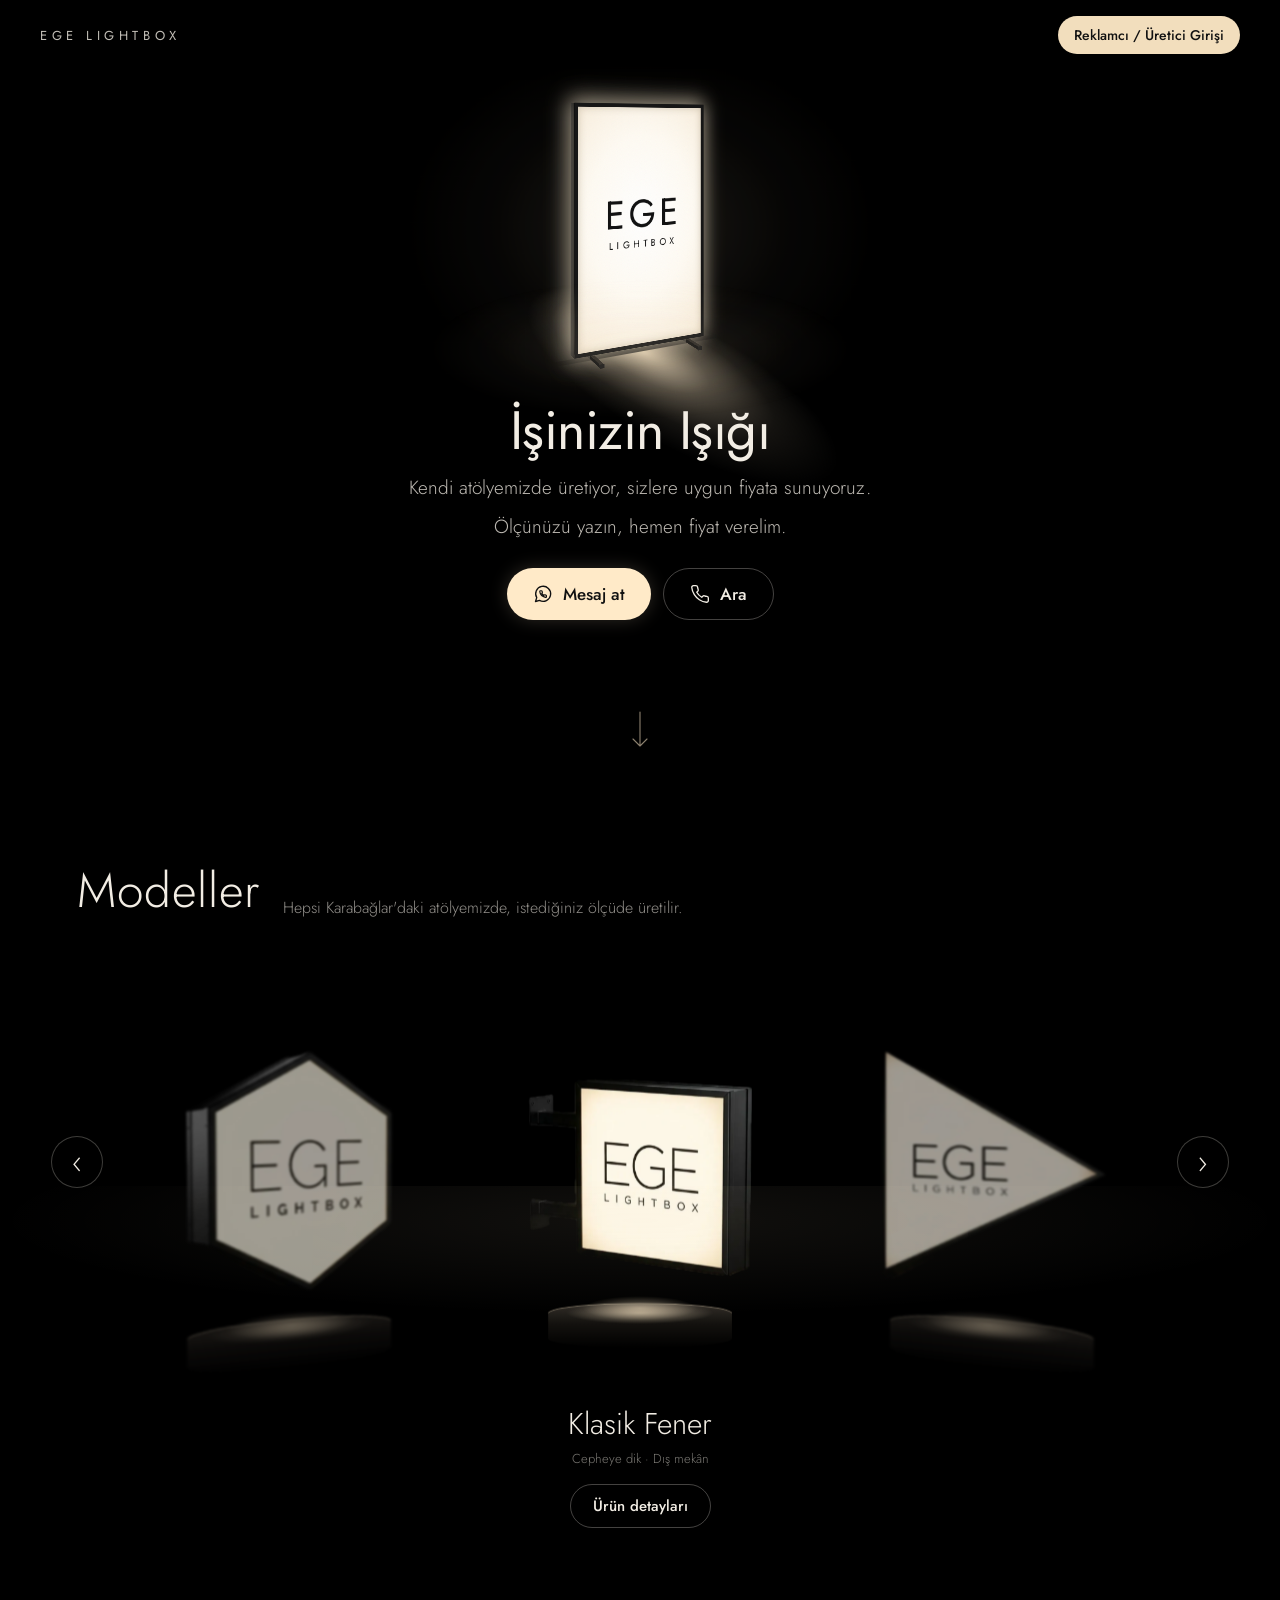
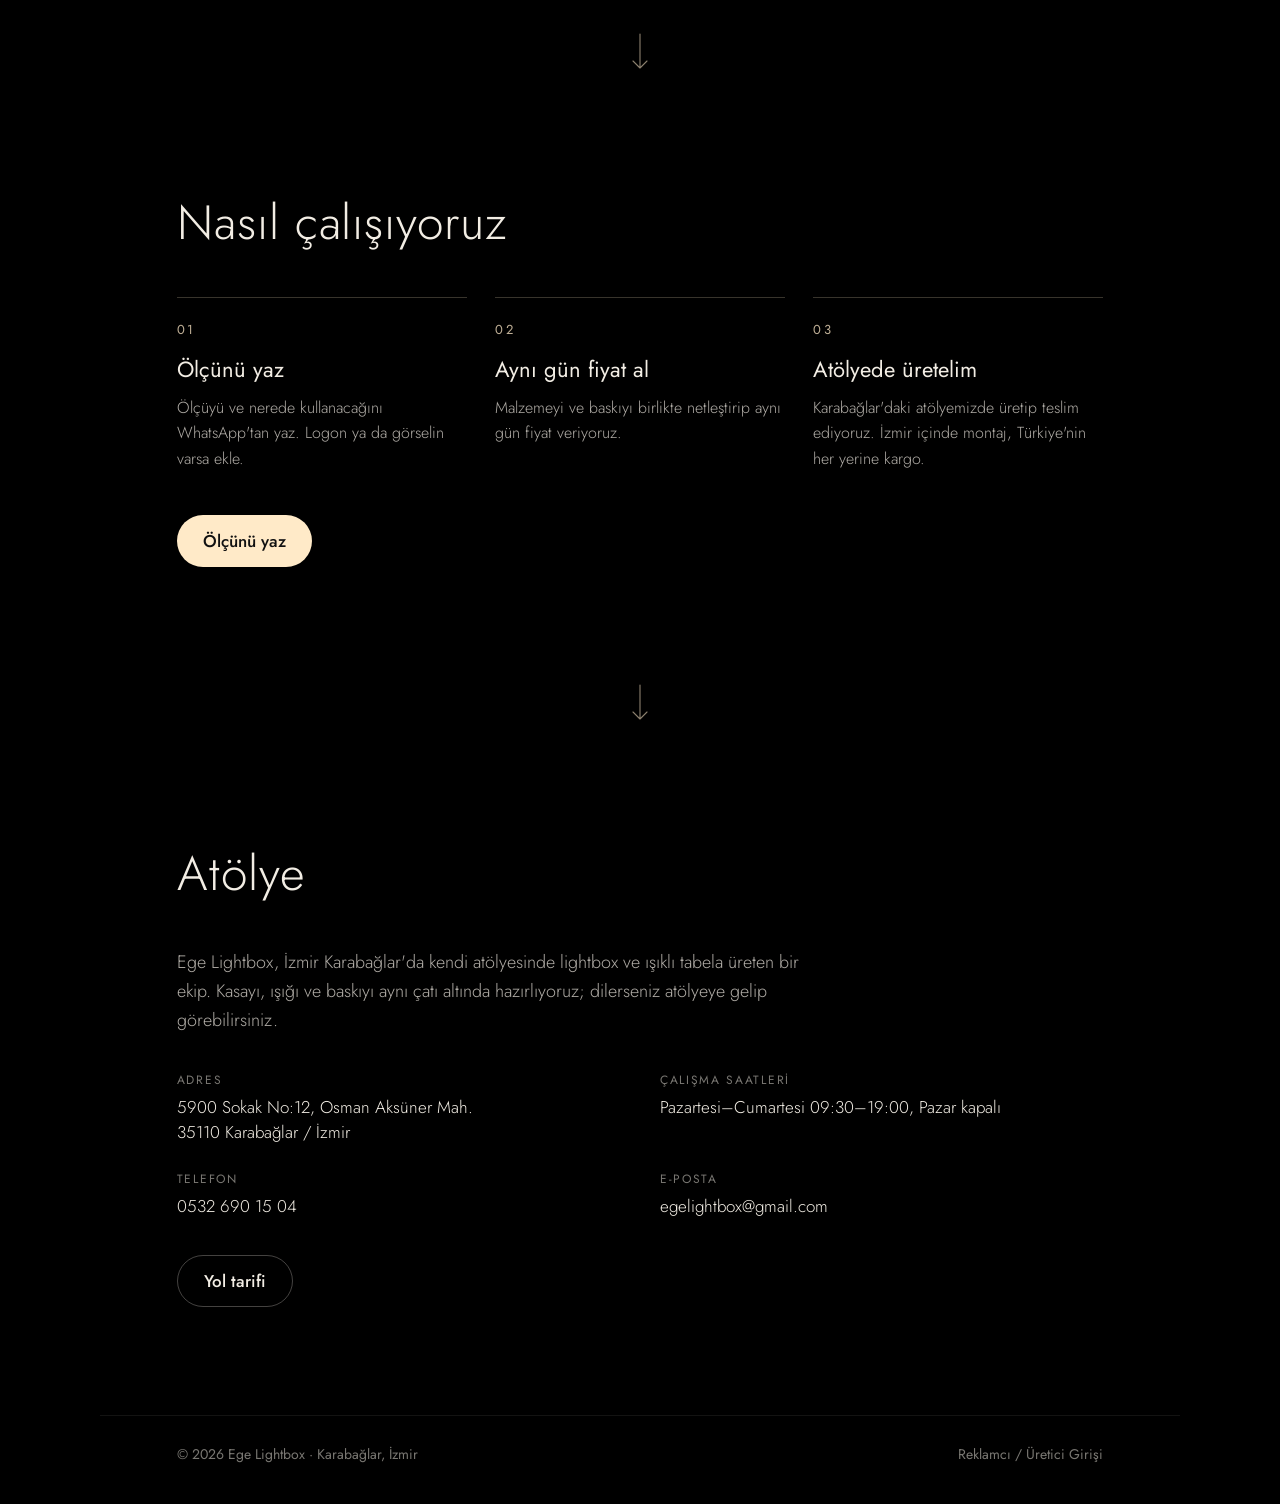
==== commit 209df20d: "Yol tarifi doğrudan Haritalar kaydımıza (place ID) Co-Authored-By: Claude Opus 5.5 <noreply@anthropi" ====
--- a/altigen-fener-tabela/index.html
+++ b/altigen-fener-tabela/index.html
@@ -36,10 +36,10 @@
         y=l.getElementsByTagName(r)[0];y.parentNode.insertBefore(t,y);})(window,document,"clarity","script","z84t2651er");
       } else { window.gtag = undefined; }
     </script>
-    <script type="module" crossorigin src="/assets/index-Bf9ERN2K.js"></script>
+    <script type="module" crossorigin src="/assets/index-DboiRMFw.js"></script>
     <link rel="stylesheet" crossorigin href="/assets/index-HZWtBU7C.css">
   </head>
   <body>
-    <div id="root"><link rel="preload" as="image" href="/urunler/altigen-fener-tabela-lightbox-kullanim.webp"/><main class=" sayfa-u"><header class="top"><a class="brand" href="/">EGE LIGHTBOX</a><a class="cta-small" href="#reklamci">Reklamcı / Üretici Girişi</a></header><section class="hero"><div class="sticky"><div class="stage"><div class="halo"></div><div class="crack"></div><div class="scene"><div class="box"><div class="spill s-front"></div><div class="spill s-back"></div><div class="bloom b-front"></div><div class="bloom b-back"></div><div class="face front"><div class="lit"></div><div class="logo"><span class="ege">EGE</span><span class="lb">LIGHTBOX</span></div></div><div class="face back"><div class="lit"></div><div class="logo"><span class="ege">EGE</span><span class="lb">LIGHTBOX</span></div></div><div class="side left"></div><div class="side right"></div><div class="cap"></div><div class="foot f1"><i class="ft"></i><i class="fs fs1"></i><i class="fs fs2"></i><i class="fe fe1"></i><i class="fe fe2"></i></div><div class="foot f2"><i class="ft"></i><i class="fs fs1"></i><i class="fs fs2"></i><i class="fe fe1"></i><i class="fe fe2"></i></div></div></div><div class="pool"></div></div><div class="message"><h1>İşinizin Işığı</h1><p>Kendi atölyemizde üretiyor, sizlere uygun fiyata sunuyoruz.<span class="ara"></span>Ölçünüzü yazın, hemen fiyat verelim.</p><div class="actions"><a class="cta" href="https://wa.me/905528839446?text=Merhaba%2C%20lightbox%20i%C3%A7in%20fiyat%20almak%20istiyorum." aria-label="WhatsApp&#x27;tan mesaj at"><svg viewBox="0 0 24 24" fill="none" stroke="currentColor" stroke-width="1.6" stroke-linecap="round" stroke-linejoin="round" aria-hidden="true"><path d="M3 21l1.5-4.6A9 9 0 1 1 7.8 19.6z"></path><path d="M22 16.92v3a2 2 0 0 1-2.18 2 19.79 19.79 0 0 1-8.63-3.07 19.5 19.5 0 0 1-6-6 19.79 19.79 0 0 1-3.07-8.67A2 2 0 0 1 4.11 2h3a2 2 0 0 1 2 1.72 12.84 12.84 0 0 0 .7 2.81 2 2 0 0 1-.45 2.11L8.09 9.91a16 16 0 0 0 6 6l1.27-1.27a2 2 0 0 1 2.11-.45 12.84 12.84 0 0 0 2.81.7A2 2 0 0 1 22 16.92z" transform="translate(7.3 7.3) scale(0.4)" stroke-width="3.6"></path></svg>Mesaj at</a><a class="ghost" href="tel:05326901504" aria-label="Ara: 0532 690 15 04"><svg viewBox="0 0 24 24" fill="none" stroke="currentColor" stroke-width="1.6" stroke-linecap="round" stroke-linejoin="round" aria-hidden="true"><path d="M22 16.92v3a2 2 0 0 1-2.18 2 19.79 19.79 0 0 1-8.63-3.07 19.5 19.5 0 0 1-6-6 19.79 19.79 0 0 1-3.07-8.67A2 2 0 0 1 4.11 2h3a2 2 0 0 1 2 1.72 12.84 12.84 0 0 0 .7 2.81 2 2 0 0 1-.45 2.11L8.09 9.91a16 16 0 0 0 6 6l1.27-1.27a2 2 0 0 1 2.11-.45 12.84 12.84 0 0 0 2.81.7A2 2 0 0 1 22 16.92z"></path></svg>Ara</a></div></div><a class="asagi a-hero" href="#modeller" aria-label="Aşağı in"><svg viewBox="0 0 24 40" aria-hidden="true"><path d="M12 2v34M5 29l7 7 7-7"></path></svg></a></div></section><section class="urunler acik" id="modeller"><div class="u-bas"><h2>Modeller</h2><p>Hepsi Karabağlar&#x27;daki atölyemizde, istediğiniz ölçüde üretilir.</p></div><div class="u-sahne"><div class="u-zemin"></div><button class="aday" style="--a:2.000;--s:-0.951;--c:0.691;--d:-72.0;--gec:0.0s;--g:0.000;z-index:6" aria-label="Duvar Lightbox" tabindex="-1"><span class="suzul"><img src="/urunler/standart-duvar-lightbox-kesik.webp" alt="Duvar Lightbox lightbox" loading="lazy" decoding="async" draggable="false"/></span><span class="isik"></span><span class="kaide"></span></button><button class="aday" style="--a:1.000;--s:-0.643;--c:0.234;--d:-40.0;--gec:-0.7s;--g:0.750;z-index:8" aria-label="Çift Taraflı Ayaklı" tabindex="-1"><span class="suzul"><img src="/urunler/cift-tarafli-tasinabilir-lightbox-kesik.webp" alt="Çift Taraflı Ayaklı lightbox" loading="lazy" decoding="async" draggable="false"/></span><span class="isik"></span><span class="kaide"></span></button><button class="aday on" style="--a:0.000;--s:0.000;--c:0.000;--d:0.0;--gec:-1.4s;--g:1.000;z-index:10" aria-label="Altıgen Fener detayını aç" tabindex="0"><span class="suzul"><img src="/urunler/altigen-fener-tabela-lightbox-kesik.webp" alt="Altıgen Fener lightbox" loading="lazy" decoding="async" draggable="false"/></span><span class="isik"></span><span class="kaide"></span></button><button class="aday" style="--a:1.000;--s:0.643;--c:0.234;--d:40.0;--gec:-2.1s;--g:0.750;z-index:8" aria-label="Klasik Fener" tabindex="-1"><span class="suzul"><img src="/urunler/fener-lightbox-tabela-kesik.webp" alt="Klasik Fener lightbox" loading="lazy" decoding="async" draggable="false"/></span><span class="isik"></span><span class="kaide"></span></button><button class="aday" style="--a:2.000;--s:0.951;--c:0.691;--d:72.0;--gec:-2.8s;--g:0.000;z-index:6" aria-label="Üçgen Fener" tabindex="-1"><span class="suzul"><img src="/urunler/ucgen-fener-lightbox-kesik.webp" alt="Üçgen Fener lightbox" loading="lazy" decoding="async" draggable="false"/></span><span class="isik"></span><span class="kaide"></span></button><button class="aday" style="--a:3.000;--s:0.951;--c:0.691;--d:72.0;--gec:-3.5s;--g:0.000;z-index:4" aria-label="Altıgen Duvar" tabindex="-1"><span class="suzul"><img src="/urunler/altigen-duvar-lightbox-kesik.webp" alt="Altıgen Duvar lightbox" loading="lazy" decoding="async" draggable="false"/></span><span class="isik"></span><span class="kaide"></span></button><button class="aday" style="--a:4.000;--s:0.951;--c:0.691;--d:72.0;--gec:-4.2s;--g:0.000;z-index:2" aria-label="Küp Lightbox" tabindex="-1"><span class="suzul"><img src="/urunler/kup-masaustu-lightbox-kesik.webp" alt="Küp Lightbox lightbox" loading="lazy" decoding="async" draggable="false"/></span><span class="isik"></span><span class="kaide"></span></button><button class="u-ok sol" aria-label="Önceki model">‹</button><button class="u-ok sag" aria-label="Sonraki model">›</button></div><button class="u-ad" aria-live="polite" aria-label="Altıgen Fener detayını aç"><span class="u-ad-ad">Altıgen Fener</span><span class="u-ad-et">Cepheye dik · Dış mekân</span><span class="u-ad-dugme">Ürün detayları</span></button><div class="u-bilgi" aria-hidden="false"><div class="d-ic"><button class="d-geri" aria-label="Kapat"><span class="d-geri-yazi">‹ Tüm modeller</span><span class="d-x" aria-hidden="true">×</span></button><span class="d-etiket">Cepheye dik · Dış mekân</span><h3>Altıgen Fener</h3><p>Modern altıgen form. Sokaktan geçen herkesin gözüne iki yönden çarpar.</p><span class="d-baslik">Kullanımda</span><div class="d-gorsel"><img src="/urunler/altigen-fener-tabela-lightbox-kullanim.webp" alt="Altıgen Fener kullanım örneği"/></div><div class="d-kucuk"><button class="on" aria-label="Görsel"><img src="/urunler/altigen-fener-tabela-lightbox-kullanim.webp" alt="" loading="lazy"/></button><button class="" aria-label="Görsel"><img src="/urunler/altigen-fener-tabela-lightbox.webp" alt="" loading="lazy"/></button><button class="" aria-label="Görsel"><img src="/urunler/altigen-fener-tabela-lightbox-d1.webp" alt="" loading="lazy"/></button></div><ul><li>Çift yüz</li><li>UV baskı</li><li>Dış mekân LED</li></ul><dl><div><dt>40x40</dt><dd>3.990 TL<!-- --> <small>+ KDV</small></dd></div><div><dt>60x60</dt><dd>4.990 TL<!-- --> <small>+ KDV</small></dd></div></dl><a class="cta" href="https://wa.me/905528839446?text=Merhaba%2C%20Alt%C4%B1gen%20Fener%20i%C3%A7in%20fiyat%20almak%20istiyorum.%20%C3%96l%C3%A7%C3%BC%3A%20">Bu model için fiyat al</a></div></div></section><a class="asagi " href="#nasil" aria-label="Aşağı in"><svg viewBox="0 0 24 40" aria-hidden="true"><path d="M12 2v34M5 29l7 7 7-7"></path></svg></a><section class="bolum nasil" id="nasil"><h2>Nasıl çalışıyoruz</h2><ol class="adimlar"><li><span class="adim-no">01</span><h3>Ölçünü yaz</h3><p>Ölçüyü ve nerede kullanacağını WhatsApp&#x27;tan yaz. Logon ya da görselin varsa ekle.</p></li><li><span class="adim-no">02</span><h3>Aynı gün fiyat al</h3><p>Malzemeyi ve baskıyı birlikte netleştirip aynı gün fiyat veriyoruz.</p></li><li><span class="adim-no">03</span><h3>Atölyede üretelim</h3><p>Karabağlar&#x27;daki atölyemizde üretip teslim ediyoruz. İzmir içinde montaj, Türkiye&#x27;nin her yerine kargo.</p></li></ol><a class="cta" href="https://wa.me/905528839446?text=Merhaba%2C%20lightbox%20i%C3%A7in%20fiyat%20almak%20istiyorum.%20%C3%96l%C3%A7%C3%BC%3A%20">Ölçünü yaz</a></section><a class="asagi " href="#atolye" aria-label="Aşağı in"><svg viewBox="0 0 24 40" aria-hidden="true"><path d="M12 2v34M5 29l7 7 7-7"></path></svg></a><section class="bolum atolye" id="atolye"><h2>Atölye</h2><p class="atolye-giris">Ege Lightbox, İzmir Karabağlar&#x27;da kendi atölyesinde lightbox ve ışıklı tabela üreten bir ekip. Kasayı, ışığı ve baskıyı aynı çatı altında hazırlıyoruz; dilerseniz atölyeye gelip görebilirsiniz.</p><dl class="atolye-bilgi"><div><dt>Adres</dt><dd>5900 Sokak No:12, Osman Aksüner Mah.<br/>35110<!-- --> <!-- -->Karabağlar<!-- --> / <!-- -->İzmir</dd></div><div><dt>Çalışma saatleri</dt><dd>Pazartesi–Cumartesi 09:30–19:00, Pazar kapalı</dd></div><div><dt>Telefon</dt><dd><a href="tel:+905326901504">0532 690 15 04</a></dd></div><div><dt>E-posta</dt><dd><a href="mailto:egelightbox@gmail.com">egelightbox@gmail.com</a></dd></div></dl><div class="actions atolye-dugme"><a class="ghost" href="https://www.google.com/maps/search/?api=1&amp;query=Ege%20Lightbox%20Karaba%C4%9Flar%20%C4%B0zmir" target="_blank" rel="noopener">Yol tarifi</a></div></section><footer class="alt"><span>© <!-- -->2026<!-- --> Ege Lightbox · Karabağlar, İzmir</span><a href="#reklamci">Reklamcı / Üretici Girişi</a></footer></main></div>
+    <div id="root"><link rel="preload" as="image" href="/urunler/altigen-fener-tabela-lightbox-kullanim.webp"/><main class=" sayfa-u"><header class="top"><a class="brand" href="/">EGE LIGHTBOX</a><a class="cta-small" href="#reklamci">Reklamcı / Üretici Girişi</a></header><section class="hero"><div class="sticky"><div class="stage"><div class="halo"></div><div class="crack"></div><div class="scene"><div class="box"><div class="spill s-front"></div><div class="spill s-back"></div><div class="bloom b-front"></div><div class="bloom b-back"></div><div class="face front"><div class="lit"></div><div class="logo"><span class="ege">EGE</span><span class="lb">LIGHTBOX</span></div></div><div class="face back"><div class="lit"></div><div class="logo"><span class="ege">EGE</span><span class="lb">LIGHTBOX</span></div></div><div class="side left"></div><div class="side right"></div><div class="cap"></div><div class="foot f1"><i class="ft"></i><i class="fs fs1"></i><i class="fs fs2"></i><i class="fe fe1"></i><i class="fe fe2"></i></div><div class="foot f2"><i class="ft"></i><i class="fs fs1"></i><i class="fs fs2"></i><i class="fe fe1"></i><i class="fe fe2"></i></div></div></div><div class="pool"></div></div><div class="message"><h1>İşinizin Işığı</h1><p>Kendi atölyemizde üretiyor, sizlere uygun fiyata sunuyoruz.<span class="ara"></span>Ölçünüzü yazın, hemen fiyat verelim.</p><div class="actions"><a class="cta" href="https://wa.me/905528839446?text=Merhaba%2C%20lightbox%20i%C3%A7in%20fiyat%20almak%20istiyorum." aria-label="WhatsApp&#x27;tan mesaj at"><svg viewBox="0 0 24 24" fill="none" stroke="currentColor" stroke-width="1.6" stroke-linecap="round" stroke-linejoin="round" aria-hidden="true"><path d="M3 21l1.5-4.6A9 9 0 1 1 7.8 19.6z"></path><path d="M22 16.92v3a2 2 0 0 1-2.18 2 19.79 19.79 0 0 1-8.63-3.07 19.5 19.5 0 0 1-6-6 19.79 19.79 0 0 1-3.07-8.67A2 2 0 0 1 4.11 2h3a2 2 0 0 1 2 1.72 12.84 12.84 0 0 0 .7 2.81 2 2 0 0 1-.45 2.11L8.09 9.91a16 16 0 0 0 6 6l1.27-1.27a2 2 0 0 1 2.11-.45 12.84 12.84 0 0 0 2.81.7A2 2 0 0 1 22 16.92z" transform="translate(7.3 7.3) scale(0.4)" stroke-width="3.6"></path></svg>Mesaj at</a><a class="ghost" href="tel:05326901504" aria-label="Ara: 0532 690 15 04"><svg viewBox="0 0 24 24" fill="none" stroke="currentColor" stroke-width="1.6" stroke-linecap="round" stroke-linejoin="round" aria-hidden="true"><path d="M22 16.92v3a2 2 0 0 1-2.18 2 19.79 19.79 0 0 1-8.63-3.07 19.5 19.5 0 0 1-6-6 19.79 19.79 0 0 1-3.07-8.67A2 2 0 0 1 4.11 2h3a2 2 0 0 1 2 1.72 12.84 12.84 0 0 0 .7 2.81 2 2 0 0 1-.45 2.11L8.09 9.91a16 16 0 0 0 6 6l1.27-1.27a2 2 0 0 1 2.11-.45 12.84 12.84 0 0 0 2.81.7A2 2 0 0 1 22 16.92z"></path></svg>Ara</a></div></div><a class="asagi a-hero" href="#modeller" aria-label="Aşağı in"><svg viewBox="0 0 24 40" aria-hidden="true"><path d="M12 2v34M5 29l7 7 7-7"></path></svg></a></div></section><section class="urunler acik" id="modeller"><div class="u-bas"><h2>Modeller</h2><p>Hepsi Karabağlar&#x27;daki atölyemizde, istediğiniz ölçüde üretilir.</p></div><div class="u-sahne"><div class="u-zemin"></div><button class="aday" style="--a:2.000;--s:-0.951;--c:0.691;--d:-72.0;--gec:0.0s;--g:0.000;z-index:6" aria-label="Duvar Lightbox" tabindex="-1"><span class="suzul"><img src="/urunler/standart-duvar-lightbox-kesik.webp" alt="Duvar Lightbox lightbox" loading="lazy" decoding="async" draggable="false"/></span><span class="isik"></span><span class="kaide"></span></button><button class="aday" style="--a:1.000;--s:-0.643;--c:0.234;--d:-40.0;--gec:-0.7s;--g:0.750;z-index:8" aria-label="Çift Taraflı Ayaklı" tabindex="-1"><span class="suzul"><img src="/urunler/cift-tarafli-tasinabilir-lightbox-kesik.webp" alt="Çift Taraflı Ayaklı lightbox" loading="lazy" decoding="async" draggable="false"/></span><span class="isik"></span><span class="kaide"></span></button><button class="aday on" style="--a:0.000;--s:0.000;--c:0.000;--d:0.0;--gec:-1.4s;--g:1.000;z-index:10" aria-label="Altıgen Fener detayını aç" tabindex="0"><span class="suzul"><img src="/urunler/altigen-fener-tabela-lightbox-kesik.webp" alt="Altıgen Fener lightbox" loading="lazy" decoding="async" draggable="false"/></span><span class="isik"></span><span class="kaide"></span></button><button class="aday" style="--a:1.000;--s:0.643;--c:0.234;--d:40.0;--gec:-2.1s;--g:0.750;z-index:8" aria-label="Klasik Fener" tabindex="-1"><span class="suzul"><img src="/urunler/fener-lightbox-tabela-kesik.webp" alt="Klasik Fener lightbox" loading="lazy" decoding="async" draggable="false"/></span><span class="isik"></span><span class="kaide"></span></button><button class="aday" style="--a:2.000;--s:0.951;--c:0.691;--d:72.0;--gec:-2.8s;--g:0.000;z-index:6" aria-label="Üçgen Fener" tabindex="-1"><span class="suzul"><img src="/urunler/ucgen-fener-lightbox-kesik.webp" alt="Üçgen Fener lightbox" loading="lazy" decoding="async" draggable="false"/></span><span class="isik"></span><span class="kaide"></span></button><button class="aday" style="--a:3.000;--s:0.951;--c:0.691;--d:72.0;--gec:-3.5s;--g:0.000;z-index:4" aria-label="Altıgen Duvar" tabindex="-1"><span class="suzul"><img src="/urunler/altigen-duvar-lightbox-kesik.webp" alt="Altıgen Duvar lightbox" loading="lazy" decoding="async" draggable="false"/></span><span class="isik"></span><span class="kaide"></span></button><button class="aday" style="--a:4.000;--s:0.951;--c:0.691;--d:72.0;--gec:-4.2s;--g:0.000;z-index:2" aria-label="Küp Lightbox" tabindex="-1"><span class="suzul"><img src="/urunler/kup-masaustu-lightbox-kesik.webp" alt="Küp Lightbox lightbox" loading="lazy" decoding="async" draggable="false"/></span><span class="isik"></span><span class="kaide"></span></button><button class="u-ok sol" aria-label="Önceki model">‹</button><button class="u-ok sag" aria-label="Sonraki model">›</button></div><button class="u-ad" aria-live="polite" aria-label="Altıgen Fener detayını aç"><span class="u-ad-ad">Altıgen Fener</span><span class="u-ad-et">Cepheye dik · Dış mekân</span><span class="u-ad-dugme">Ürün detayları</span></button><div class="u-bilgi" aria-hidden="false"><div class="d-ic"><button class="d-geri" aria-label="Kapat"><span class="d-geri-yazi">‹ Tüm modeller</span><span class="d-x" aria-hidden="true">×</span></button><span class="d-etiket">Cepheye dik · Dış mekân</span><h3>Altıgen Fener</h3><p>Modern altıgen form. Sokaktan geçen herkesin gözüne iki yönden çarpar.</p><span class="d-baslik">Kullanımda</span><div class="d-gorsel"><img src="/urunler/altigen-fener-tabela-lightbox-kullanim.webp" alt="Altıgen Fener kullanım örneği"/></div><div class="d-kucuk"><button class="on" aria-label="Görsel"><img src="/urunler/altigen-fener-tabela-lightbox-kullanim.webp" alt="" loading="lazy"/></button><button class="" aria-label="Görsel"><img src="/urunler/altigen-fener-tabela-lightbox.webp" alt="" loading="lazy"/></button><button class="" aria-label="Görsel"><img src="/urunler/altigen-fener-tabela-lightbox-d1.webp" alt="" loading="lazy"/></button></div><ul><li>Çift yüz</li><li>UV baskı</li><li>Dış mekân LED</li></ul><dl><div><dt>40x40</dt><dd>3.990 TL<!-- --> <small>+ KDV</small></dd></div><div><dt>60x60</dt><dd>4.990 TL<!-- --> <small>+ KDV</small></dd></div></dl><a class="cta" href="https://wa.me/905528839446?text=Merhaba%2C%20Alt%C4%B1gen%20Fener%20i%C3%A7in%20fiyat%20almak%20istiyorum.%20%C3%96l%C3%A7%C3%BC%3A%20">Bu model için fiyat al</a></div></div></section><a class="asagi " href="#nasil" aria-label="Aşağı in"><svg viewBox="0 0 24 40" aria-hidden="true"><path d="M12 2v34M5 29l7 7 7-7"></path></svg></a><section class="bolum nasil" id="nasil"><h2>Nasıl çalışıyoruz</h2><ol class="adimlar"><li><span class="adim-no">01</span><h3>Ölçünü yaz</h3><p>Ölçüyü ve nerede kullanacağını WhatsApp&#x27;tan yaz. Logon ya da görselin varsa ekle.</p></li><li><span class="adim-no">02</span><h3>Aynı gün fiyat al</h3><p>Malzemeyi ve baskıyı birlikte netleştirip aynı gün fiyat veriyoruz.</p></li><li><span class="adim-no">03</span><h3>Atölyede üretelim</h3><p>Karabağlar&#x27;daki atölyemizde üretip teslim ediyoruz. İzmir içinde montaj, Türkiye&#x27;nin her yerine kargo.</p></li></ol><a class="cta" href="https://wa.me/905528839446?text=Merhaba%2C%20lightbox%20i%C3%A7in%20fiyat%20almak%20istiyorum.%20%C3%96l%C3%A7%C3%BC%3A%20">Ölçünü yaz</a></section><a class="asagi " href="#atolye" aria-label="Aşağı in"><svg viewBox="0 0 24 40" aria-hidden="true"><path d="M12 2v34M5 29l7 7 7-7"></path></svg></a><section class="bolum atolye" id="atolye"><h2>Atölye</h2><p class="atolye-giris">Ege Lightbox, İzmir Karabağlar&#x27;da kendi atölyesinde lightbox ve ışıklı tabela üreten bir ekip. Kasayı, ışığı ve baskıyı aynı çatı altında hazırlıyoruz; dilerseniz atölyeye gelip görebilirsiniz.</p><dl class="atolye-bilgi"><div><dt>Adres</dt><dd>5900 Sokak No:12, Osman Aksüner Mah.<br/>35110<!-- --> <!-- -->Karabağlar<!-- --> / <!-- -->İzmir</dd></div><div><dt>Çalışma saatleri</dt><dd>Pazartesi–Cumartesi 09:30–19:00, Pazar kapalı</dd></div><div><dt>Telefon</dt><dd><a href="tel:+905326901504">0532 690 15 04</a></dd></div><div><dt>E-posta</dt><dd><a href="mailto:egelightbox@gmail.com">egelightbox@gmail.com</a></dd></div></dl><div class="actions atolye-dugme"><a class="ghost" href="https://www.google.com/maps/dir/?api=1&amp;destination=Ege%20Lightbox&amp;destination_place_id=ChIJARxQHS3fuxQRR_nK7dGKqWg" target="_blank" rel="noopener">Yol tarifi</a></div></section><footer class="alt"><span>© <!-- -->2026<!-- --> Ege Lightbox · Karabağlar, İzmir</span><a href="#reklamci">Reklamcı / Üretici Girişi</a></footer></main></div>
   </body>
 </html>
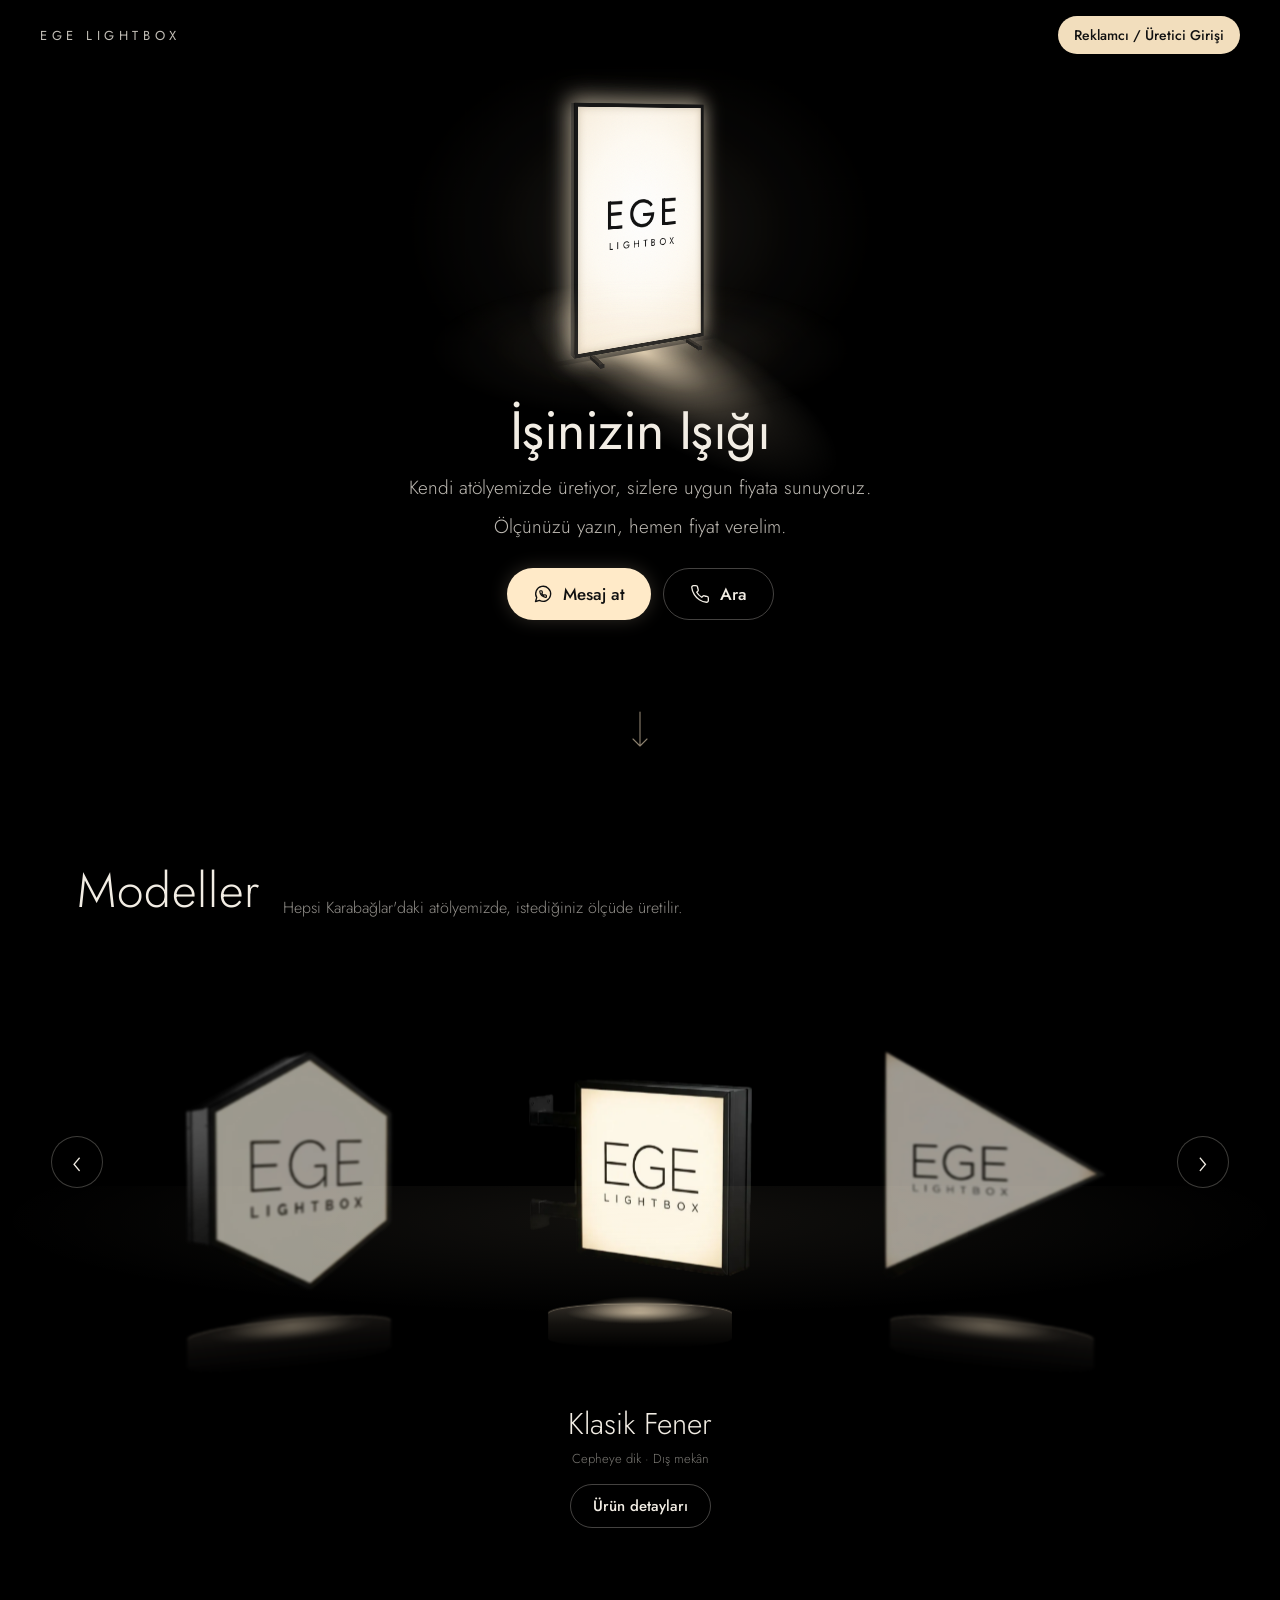
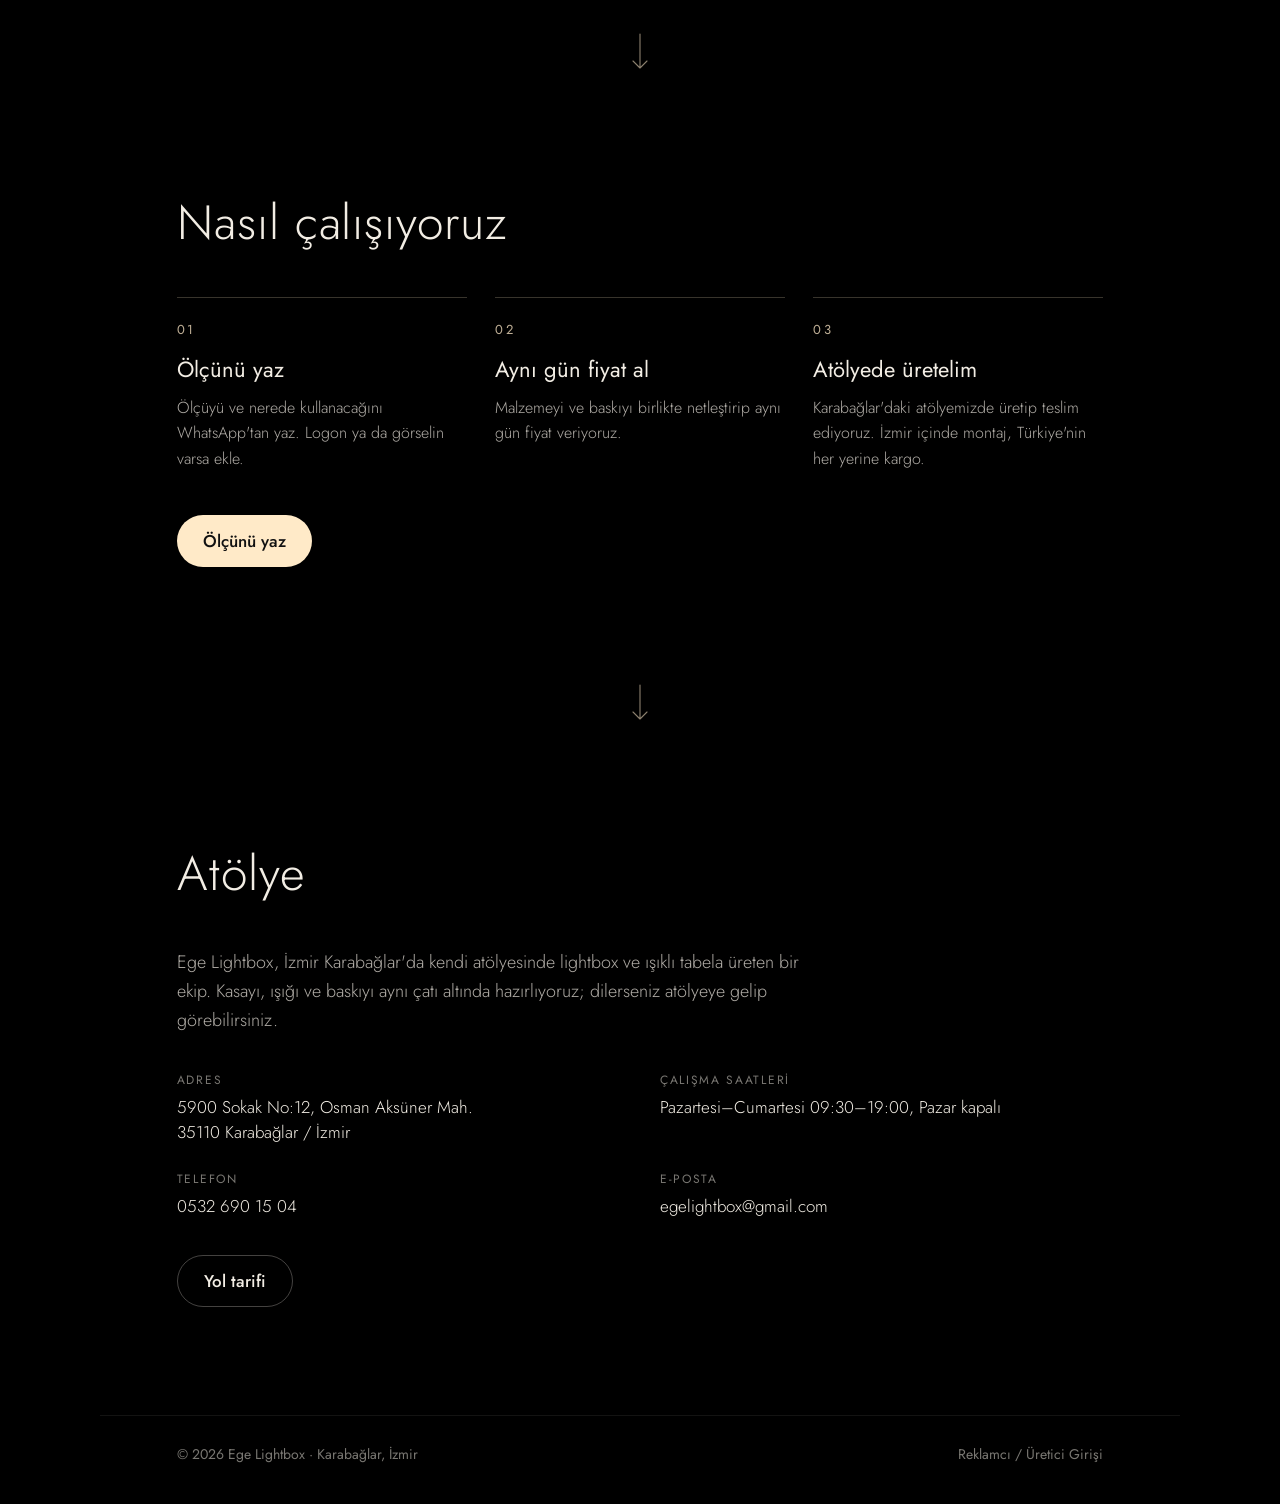
==== commit b23a7484: "Fiyat: ayaklı 5.990/m² dış mekân, duvar iç/dış m², trafo notu Co-Authored-By: Claude Opus 5.5 <norep" ====
--- a/altigen-fener-tabela/index.html
+++ b/altigen-fener-tabela/index.html
@@ -36,8 +36,8 @@
         y=l.getElementsByTagName(r)[0];y.parentNode.insertBefore(t,y);})(window,document,"clarity","script","z84t2651er");
       } else { window.gtag = undefined; }
     </script>
-    <script type="module" crossorigin src="/assets/index-DboiRMFw.js"></script>
-    <link rel="stylesheet" crossorigin href="/assets/index-HZWtBU7C.css">
+    <script type="module" crossorigin src="/assets/index-HwEfLI2A.js"></script>
+    <link rel="stylesheet" crossorigin href="/assets/index-k3iQUOey.css">
   </head>
   <body>
     <div id="root"><link rel="preload" as="image" href="/urunler/altigen-fener-tabela-lightbox-kullanim.webp"/><main class=" sayfa-u"><header class="top"><a class="brand" href="/">EGE LIGHTBOX</a><a class="cta-small" href="#reklamci">Reklamcı / Üretici Girişi</a></header><section class="hero"><div class="sticky"><div class="stage"><div class="halo"></div><div class="crack"></div><div class="scene"><div class="box"><div class="spill s-front"></div><div class="spill s-back"></div><div class="bloom b-front"></div><div class="bloom b-back"></div><div class="face front"><div class="lit"></div><div class="logo"><span class="ege">EGE</span><span class="lb">LIGHTBOX</span></div></div><div class="face back"><div class="lit"></div><div class="logo"><span class="ege">EGE</span><span class="lb">LIGHTBOX</span></div></div><div class="side left"></div><div class="side right"></div><div class="cap"></div><div class="foot f1"><i class="ft"></i><i class="fs fs1"></i><i class="fs fs2"></i><i class="fe fe1"></i><i class="fe fe2"></i></div><div class="foot f2"><i class="ft"></i><i class="fs fs1"></i><i class="fs fs2"></i><i class="fe fe1"></i><i class="fe fe2"></i></div></div></div><div class="pool"></div></div><div class="message"><h1>İşinizin Işığı</h1><p>Kendi atölyemizde üretiyor, sizlere uygun fiyata sunuyoruz.<span class="ara"></span>Ölçünüzü yazın, hemen fiyat verelim.</p><div class="actions"><a class="cta" href="https://wa.me/905528839446?text=Merhaba%2C%20lightbox%20i%C3%A7in%20fiyat%20almak%20istiyorum." aria-label="WhatsApp&#x27;tan mesaj at"><svg viewBox="0 0 24 24" fill="none" stroke="currentColor" stroke-width="1.6" stroke-linecap="round" stroke-linejoin="round" aria-hidden="true"><path d="M3 21l1.5-4.6A9 9 0 1 1 7.8 19.6z"></path><path d="M22 16.92v3a2 2 0 0 1-2.18 2 19.79 19.79 0 0 1-8.63-3.07 19.5 19.5 0 0 1-6-6 19.79 19.79 0 0 1-3.07-8.67A2 2 0 0 1 4.11 2h3a2 2 0 0 1 2 1.72 12.84 12.84 0 0 0 .7 2.81 2 2 0 0 1-.45 2.11L8.09 9.91a16 16 0 0 0 6 6l1.27-1.27a2 2 0 0 1 2.11-.45 12.84 12.84 0 0 0 2.81.7A2 2 0 0 1 22 16.92z" transform="translate(7.3 7.3) scale(0.4)" stroke-width="3.6"></path></svg>Mesaj at</a><a class="ghost" href="tel:05326901504" aria-label="Ara: 0532 690 15 04"><svg viewBox="0 0 24 24" fill="none" stroke="currentColor" stroke-width="1.6" stroke-linecap="round" stroke-linejoin="round" aria-hidden="true"><path d="M22 16.92v3a2 2 0 0 1-2.18 2 19.79 19.79 0 0 1-8.63-3.07 19.5 19.5 0 0 1-6-6 19.79 19.79 0 0 1-3.07-8.67A2 2 0 0 1 4.11 2h3a2 2 0 0 1 2 1.72 12.84 12.84 0 0 0 .7 2.81 2 2 0 0 1-.45 2.11L8.09 9.91a16 16 0 0 0 6 6l1.27-1.27a2 2 0 0 1 2.11-.45 12.84 12.84 0 0 0 2.81.7A2 2 0 0 1 22 16.92z"></path></svg>Ara</a></div></div><a class="asagi a-hero" href="#modeller" aria-label="Aşağı in"><svg viewBox="0 0 24 40" aria-hidden="true"><path d="M12 2v34M5 29l7 7 7-7"></path></svg></a></div></section><section class="urunler acik" id="modeller"><div class="u-bas"><h2>Modeller</h2><p>Hepsi Karabağlar&#x27;daki atölyemizde, istediğiniz ölçüde üretilir.</p></div><div class="u-sahne"><div class="u-zemin"></div><button class="aday" style="--a:2.000;--s:-0.951;--c:0.691;--d:-72.0;--gec:0.0s;--g:0.000;z-index:6" aria-label="Duvar Lightbox" tabindex="-1"><span class="suzul"><img src="/urunler/standart-duvar-lightbox-kesik.webp" alt="Duvar Lightbox lightbox" loading="lazy" decoding="async" draggable="false"/></span><span class="isik"></span><span class="kaide"></span></button><button class="aday" style="--a:1.000;--s:-0.643;--c:0.234;--d:-40.0;--gec:-0.7s;--g:0.750;z-index:8" aria-label="Çift Taraflı Ayaklı" tabindex="-1"><span class="suzul"><img src="/urunler/cift-tarafli-tasinabilir-lightbox-kesik.webp" alt="Çift Taraflı Ayaklı lightbox" loading="lazy" decoding="async" draggable="false"/></span><span class="isik"></span><span class="kaide"></span></button><button class="aday on" style="--a:0.000;--s:0.000;--c:0.000;--d:0.0;--gec:-1.4s;--g:1.000;z-index:10" aria-label="Altıgen Fener detayını aç" tabindex="0"><span class="suzul"><img src="/urunler/altigen-fener-tabela-lightbox-kesik.webp" alt="Altıgen Fener lightbox" loading="lazy" decoding="async" draggable="false"/></span><span class="isik"></span><span class="kaide"></span></button><button class="aday" style="--a:1.000;--s:0.643;--c:0.234;--d:40.0;--gec:-2.1s;--g:0.750;z-index:8" aria-label="Klasik Fener" tabindex="-1"><span class="suzul"><img src="/urunler/fener-lightbox-tabela-kesik.webp" alt="Klasik Fener lightbox" loading="lazy" decoding="async" draggable="false"/></span><span class="isik"></span><span class="kaide"></span></button><button class="aday" style="--a:2.000;--s:0.951;--c:0.691;--d:72.0;--gec:-2.8s;--g:0.000;z-index:6" aria-label="Üçgen Fener" tabindex="-1"><span class="suzul"><img src="/urunler/ucgen-fener-lightbox-kesik.webp" alt="Üçgen Fener lightbox" loading="lazy" decoding="async" draggable="false"/></span><span class="isik"></span><span class="kaide"></span></button><button class="aday" style="--a:3.000;--s:0.951;--c:0.691;--d:72.0;--gec:-3.5s;--g:0.000;z-index:4" aria-label="Altıgen Duvar" tabindex="-1"><span class="suzul"><img src="/urunler/altigen-duvar-lightbox-kesik.webp" alt="Altıgen Duvar lightbox" loading="lazy" decoding="async" draggable="false"/></span><span class="isik"></span><span class="kaide"></span></button><button class="aday" style="--a:4.000;--s:0.951;--c:0.691;--d:72.0;--gec:-4.2s;--g:0.000;z-index:2" aria-label="Küp Lightbox" tabindex="-1"><span class="suzul"><img src="/urunler/kup-masaustu-lightbox-kesik.webp" alt="Küp Lightbox lightbox" loading="lazy" decoding="async" draggable="false"/></span><span class="isik"></span><span class="kaide"></span></button><button class="u-ok sol" aria-label="Önceki model">‹</button><button class="u-ok sag" aria-label="Sonraki model">›</button></div><button class="u-ad" aria-live="polite" aria-label="Altıgen Fener detayını aç"><span class="u-ad-ad">Altıgen Fener</span><span class="u-ad-et">Cepheye dik · Dış mekân</span><span class="u-ad-dugme">Ürün detayları</span></button><div class="u-bilgi" aria-hidden="false"><div class="d-ic"><button class="d-geri" aria-label="Kapat"><span class="d-geri-yazi">‹ Tüm modeller</span><span class="d-x" aria-hidden="true">×</span></button><span class="d-etiket">Cepheye dik · Dış mekân</span><h3>Altıgen Fener</h3><p>Modern altıgen form. Sokaktan geçen herkesin gözüne iki yönden çarpar.</p><span class="d-baslik">Kullanımda</span><div class="d-gorsel"><img src="/urunler/altigen-fener-tabela-lightbox-kullanim.webp" alt="Altıgen Fener kullanım örneği"/></div><div class="d-kucuk"><button class="on" aria-label="Görsel"><img src="/urunler/altigen-fener-tabela-lightbox-kullanim.webp" alt="" loading="lazy"/></button><button class="" aria-label="Görsel"><img src="/urunler/altigen-fener-tabela-lightbox.webp" alt="" loading="lazy"/></button><button class="" aria-label="Görsel"><img src="/urunler/altigen-fener-tabela-lightbox-d1.webp" alt="" loading="lazy"/></button></div><ul><li>Çift yüz</li><li>UV baskı</li><li>Dış mekân LED</li></ul><dl><div><dt>40x40</dt><dd>3.990 TL<!-- --> <small>+ KDV</small></dd></div><div><dt>60x60</dt><dd>4.990 TL<!-- --> <small>+ KDV</small></dd></div></dl><a class="cta" href="https://wa.me/905528839446?text=Merhaba%2C%20Alt%C4%B1gen%20Fener%20i%C3%A7in%20fiyat%20almak%20istiyorum.%20%C3%96l%C3%A7%C3%BC%3A%20">Bu model için fiyat al</a></div></div></section><a class="asagi " href="#nasil" aria-label="Aşağı in"><svg viewBox="0 0 24 40" aria-hidden="true"><path d="M12 2v34M5 29l7 7 7-7"></path></svg></a><section class="bolum nasil" id="nasil"><h2>Nasıl çalışıyoruz</h2><ol class="adimlar"><li><span class="adim-no">01</span><h3>Ölçünü yaz</h3><p>Ölçüyü ve nerede kullanacağını WhatsApp&#x27;tan yaz. Logon ya da görselin varsa ekle.</p></li><li><span class="adim-no">02</span><h3>Aynı gün fiyat al</h3><p>Malzemeyi ve baskıyı birlikte netleştirip aynı gün fiyat veriyoruz.</p></li><li><span class="adim-no">03</span><h3>Atölyede üretelim</h3><p>Karabağlar&#x27;daki atölyemizde üretip teslim ediyoruz. İzmir içinde montaj, Türkiye&#x27;nin her yerine kargo.</p></li></ol><a class="cta" href="https://wa.me/905528839446?text=Merhaba%2C%20lightbox%20i%C3%A7in%20fiyat%20almak%20istiyorum.%20%C3%96l%C3%A7%C3%BC%3A%20">Ölçünü yaz</a></section><a class="asagi " href="#atolye" aria-label="Aşağı in"><svg viewBox="0 0 24 40" aria-hidden="true"><path d="M12 2v34M5 29l7 7 7-7"></path></svg></a><section class="bolum atolye" id="atolye"><h2>Atölye</h2><p class="atolye-giris">Ege Lightbox, İzmir Karabağlar&#x27;da kendi atölyesinde lightbox ve ışıklı tabela üreten bir ekip. Kasayı, ışığı ve baskıyı aynı çatı altında hazırlıyoruz; dilerseniz atölyeye gelip görebilirsiniz.</p><dl class="atolye-bilgi"><div><dt>Adres</dt><dd>5900 Sokak No:12, Osman Aksüner Mah.<br/>35110<!-- --> <!-- -->Karabağlar<!-- --> / <!-- -->İzmir</dd></div><div><dt>Çalışma saatleri</dt><dd>Pazartesi–Cumartesi 09:30–19:00, Pazar kapalı</dd></div><div><dt>Telefon</dt><dd><a href="tel:+905326901504">0532 690 15 04</a></dd></div><div><dt>E-posta</dt><dd><a href="mailto:egelightbox@gmail.com">egelightbox@gmail.com</a></dd></div></dl><div class="actions atolye-dugme"><a class="ghost" href="https://www.google.com/maps/dir/?api=1&amp;destination=Ege%20Lightbox&amp;destination_place_id=ChIJARxQHS3fuxQRR_nK7dGKqWg" target="_blank" rel="noopener">Yol tarifi</a></div></section><footer class="alt"><span>© <!-- -->2026<!-- --> Ege Lightbox · Karabağlar, İzmir</span><a href="#reklamci">Reklamcı / Üretici Girişi</a></footer></main></div>
--- a/assets/index-k3iQUOey.css
+++ b/assets/index-k3iQUOey.css
@@ -0,0 +1 @@
+:root{--w: clamp(150px, 26vmin, 230px);--h: calc(var(--w) * 1.72);--d: calc(var(--w) * .075);--fh: calc(var(--w) * .028);--ft: calc(var(--w) * .032);--fl: calc(var(--w) * .4);--cy: 46%;--warm: 255, 234, 200;--t-load: .2s;--t-on: 1s;--t-turn: 1.35s;--t-yukari: 2.55s;--yk-s: .62;--yk-ust: 104px;--yk-y: calc(var(--yk-ust) - var(--cy-vh) + var(--h) * var(--yk-s) / 2);--u-ust: min(12vh, 80px);--mesaj-pay: 312px;--gozat: calc(var(--u-ust) + 44px);--hero-min: calc(var(--yk-ust) + var(--h) * var(--yk-s) + var(--mesaj-ara) + var(--mesaj-pay));--mesaj-ara: 52px;--hero-h: max(calc(100svh - var(--gozat)), var(--hero-min));--cy-vh: calc(var(--hero-h) * .46);color-scheme:dark}*{box-sizing:border-box}html,body{margin:0;background:#000;color:#f2ede4;font-family:Jost,system-ui,sans-serif;-webkit-font-smoothing:antialiased}a{color:inherit;text-decoration:none}.top{position:fixed;inset:0 0 auto 0;z-index:10;display:flex;justify-content:space-between;align-items:center;padding:16px clamp(16px,4vw,40px) 26px;background:linear-gradient(180deg,#000 0%,#000 72%,transparent 100%);pointer-events:none;opacity:0}.top>*{pointer-events:auto}.go .top{animation:fade .7s ease 2.4s forwards}.brand{font-size:13px;letter-spacing:.35em;font-weight:400;color:#f2ede4cc}.cta-small{font-size:14px;font-weight:500;padding:9px 16px;border-radius:999px;background:rgba(var(--warm),.95);color:#111}.hero{position:relative}.sticky{position:sticky;top:0;height:var(--hero-h);overflow:hidden}.stage{position:absolute;top:0;right:0;bottom:0;left:0;transform-origin:50% var(--cy)}.go .stage{animation:yukari .9s cubic-bezier(.65,0,.25,1) var(--t-yukari) forwards}@keyframes yukari{to{transform:translate3d(0,var(--yk-y),0) scale(var(--yk-s))}}.scene{position:absolute;left:50%;top:calc(var(--cy) - var(--h) / 2);width:var(--w);height:var(--h);margin-left:calc(var(--w) / -2);perspective:1000px;perspective-origin:50% 8%}.box{position:relative;width:100%;height:100%;transform-style:preserve-3d;transform:rotateY(88.3deg)}.go .box{animation:turn 1.6s cubic-bezier(.45,.05,.2,1) var(--t-turn) forwards}@keyframes turn{0%{transform:rotateY(88.3deg)}to{transform:rotateY(26deg)}}.box>*{position:absolute}.face{top:0;left:0;width:100%;height:calc(100% - var(--fh));backface-visibility:hidden;-webkit-backface-visibility:hidden;background:#0d0d0d;border:calc(var(--w) * .03) solid #161616;box-shadow:inset 0 0 0 1px #ffffff12;overflow:hidden}.front{transform:translateZ(calc(var(--d) / 2))}.back{transform:rotateY(180deg) translateZ(calc(var(--d) / 2))}.lit{position:absolute;top:0;right:0;bottom:0;left:0;opacity:0;background:radial-gradient(ellipse 95% 75% at 50% 46%,#fff,#fffbf3 45%,#f6e8d2);box-shadow:inset 0 0 calc(var(--w) * .06) #462d0a38}.lit:after{content:"";position:absolute;top:0;right:0;bottom:0;left:0;opacity:.06;background-image:url("data:image/svg+xml,%3Csvg xmlns='http://www.w3.org/2000/svg' width='120' height='120'%3E%3Cfilter id='n'%3E%3CfeTurbulence type='fractalNoise' baseFrequency='.9' numOctaves='2'/%3E%3C/filter%3E%3Crect width='120' height='120' filter='url(%23n)'/%3E%3C/svg%3E")}.logo{position:absolute;top:0;right:0;bottom:0;left:0;display:flex;flex-direction:column;align-items:center;justify-content:center;padding-bottom:6%;color:#121212;line-height:1}.ege{font-size:calc(var(--w) * .27);font-weight:400;letter-spacing:.12em;margin-right:-.12em}.lb{margin-top:calc(var(--w) * .04);font-size:calc(var(--w) * .068);font-weight:400;letter-spacing:.42em;margin-right:-.42em}.side{top:0;left:calc(50% - var(--d) / 2);width:var(--d);height:calc(100% - var(--fh));backface-visibility:hidden;-webkit-backface-visibility:hidden;background:linear-gradient(90deg,#050505,#232323 40%,#121212 60%,#040404)}.left{transform:rotateY(-90deg) translateZ(calc(var(--w) / 2))}.right{transform:rotateY(90deg) translateZ(calc(var(--w) / 2))}.cap{top:0;left:0;width:100%;height:var(--d);transform-origin:top;transform:translateZ(calc(var(--d) / -2)) rotateX(90deg);backface-visibility:hidden;-webkit-backface-visibility:hidden;background:linear-gradient(180deg,#1c1c1c,#2e2e2e 50%,#1a1a1a)}.face,.side,.cap,.foot i{opacity:0}.go .face{animation:on .35s ease-out var(--t-on) forwards}.go .side,.go .cap,.go .foot i{animation:on 1.2s ease var(--t-on) forwards}.crack{position:absolute;left:50%;top:calc(var(--cy) - var(--h) / 2);width:1px;height:calc(var(--h) - var(--fh));margin-left:calc(var(--d) / 2 - .5px);background:linear-gradient(180deg,transparent,rgb(255,246,230) 12%,#fff 50%,rgb(255,246,230) 88%,transparent);box-shadow:0 0 6px rgba(var(--warm),.9),0 0 18px rgba(var(--warm),.35);transform:scaleY(0);pointer-events:none}.go .crack{animation:load .75s cubic-bezier(.55,0,.75,.9) var(--t-load) forwards,fade-out .35s ease var(--t-on) forwards}.foot{bottom:0;width:0;height:0;transform-style:preserve-3d}.f1{left:calc(var(--w) * .13)}.f2{left:calc(var(--w) * .87)}.foot i{position:absolute;display:block;backface-visibility:hidden;-webkit-backface-visibility:hidden}.ft{width:var(--ft);height:var(--fl);left:calc(var(--ft) / -2);top:calc(var(--fl) / -2);transform:translateY(calc(var(--fh) * -1)) rotateX(90deg);background:#2b2824}.fs{width:var(--fl);height:var(--fh);left:calc(var(--fl) / -2);top:calc(var(--fh) * -1);background:#121212}.fs1{transform:rotateY(90deg) translateZ(calc(var(--ft) / 2))}.fs2{transform:rotateY(-90deg) translateZ(calc(var(--ft) / 2))}.fe{width:var(--ft);height:var(--fh);left:calc(var(--ft) / -2);top:calc(var(--fh) * -1);background:#1a1a1a}.fe1{transform:translateZ(calc(var(--fl) / 2))}.fe2{transform:rotateY(180deg) translateZ(calc(var(--fl) / 2))}.spill{top:100%;left:calc(50% - var(--w) * .75);width:calc(var(--w) * 1.5);height:calc(var(--w) * 2.2);transform-origin:top center;background:radial-gradient(ellipse 52% 100% at 50% 0%,rgba(var(--warm),.8),rgba(var(--warm),.3) 34%,rgba(var(--warm),.08) 60%,transparent 80%);opacity:0;pointer-events:none}.s-front{transform:translateZ(calc(var(--d) / 2)) rotateX(90deg)}.s-back{transform:rotateY(180deg) translateZ(calc(var(--d) / 2)) rotateX(90deg)}.bloom{left:0;top:0;width:100%;height:calc(100% - var(--fh));box-shadow:0 0 calc(var(--w) * .14) calc(var(--w) * .02) #ffeed261;opacity:0;pointer-events:none}.b-front{transform:translateZ(calc(var(--d) / 2 - 1px))}.b-back{transform:rotateY(180deg) translateZ(calc(var(--d) / 2 - 1px))}.go .lit,.go .spill{animation:on .14s ease-out var(--t-on) forwards}.go .bloom{animation:on 1.2s ease calc(var(--t-on) + .15s) forwards}.halo,.pool{position:absolute;left:50%;opacity:0;pointer-events:none;will-change:transform,opacity}.halo{top:var(--cy);width:min(130vw,1200px);height:calc(var(--h) * 1.7);background:radial-gradient(ellipse at center,rgba(var(--warm),.13),rgba(var(--warm),.035) 38%,transparent 66%);transform:translate(-50%,-50%) scaleX(.15)}.pool{top:calc(var(--cy) + var(--h) / 2);width:min(120vw,1000px);height:calc(var(--h) * .6);background:radial-gradient(ellipse at center,rgba(var(--warm),.14),rgba(var(--warm),.04) 45%,transparent 70%);transform:translate(-50%,-50%) scaleX(.15)}.go .halo,.go .pool{animation:spill 2.6s cubic-bezier(.2,.8,.2,1) var(--t-on) forwards}.message{position:absolute;left:50%;top:calc(var(--yk-ust) + var(--h) * var(--yk-s) + var(--mesaj-ara));width:min(92vw,560px);margin-left:max(-46vw,-280px);text-align:center}.message p{text-wrap:balance}.message p .ara{display:block;height:.6em}.message h1,.message p{opacity:0}.go .message h1{animation:gel .7s cubic-bezier(.16,1,.3,1) calc(var(--t-yukari) + .45s) forwards}.go .message p{animation:gel .7s cubic-bezier(.16,1,.3,1) calc(var(--t-yukari) + .6s) forwards}.message .actions a{opacity:0}.go .message .actions .cta{animation:yan .8s ease-out calc(var(--t-yukari) + .95s) forwards}.go .message .actions .ghost{animation:on .5s ease calc(var(--t-yukari) + 1.15s) forwards}@keyframes gel{0%{opacity:0;transform:translate3d(0,14px,0)}to{opacity:1;transform:none}}@keyframes yan{0%{opacity:0;box-shadow:none}12%{opacity:.85}20%{opacity:.25}34%{opacity:1;box-shadow:0 0 34px rgba(var(--warm),.55)}to{opacity:1;box-shadow:0 0 18px rgba(var(--warm),.18)}}.message h1{margin:0 0 14px;font-size:clamp(30px,6vw,54px);font-weight:400;letter-spacing:-.01em;line-height:1.08}.message p{margin:0 auto 26px;max-width:30em;font-size:clamp(16px,2.2vw,19px);font-weight:300;line-height:1.5;color:#f2ede4c7}.actions{display:flex;gap:12px;justify-content:center;flex-wrap:wrap}.cta,.ghost{display:inline-flex;align-items:center;min-height:52px;padding:0 26px;border-radius:999px;font-size:17px;font-weight:500}.cta{background:rgb(var(--warm));color:#111}.ghost{border:1px solid rgba(242,237,228,.28)}.cta svg,.ghost svg{width:20px;height:20px;margin-right:10px;flex:none}.asagi{display:block;width:44px;height:56px;margin:0 auto;padding:8px 10px;color:rgba(var(--warm),.55);transition:color .3s}.asagi:hover{color:rgb(var(--warm))}.asagi svg{display:block;width:100%;height:100%;fill:none;stroke:currentColor;stroke-width:1.1;stroke-linecap:round;stroke-linejoin:round;animation:in-in 2.4s ease-in-out infinite}@keyframes in-in{0%,to{transform:translateY(-3px)}50%{transform:translateY(4px)}}.a-hero{position:absolute;left:50%;bottom:18px;margin-left:-22px;opacity:0}.go .a-hero{animation:on .8s ease calc(var(--t-yukari) + 1.4s) forwards}main:where(:not(.sayfa-u)) .u-bas{opacity:0}main.go:where(:not(.sayfa-u)) .u-bas{animation:on .8s ease calc(var(--t-yukari) + 1.2s) forwards}.urunler{--kw: clamp(150px, min(21vw, 30vh), 290px);--yc: clamp(190px, 30vw, 440px);position:relative;overflow:hidden;padding:var(--u-ust) 0 10vh;background:#000}.u-bas{display:flex;flex-wrap:wrap;align-items:flex-end;gap:8px 24px;padding:0 max(16px,6vw)}.u-bas h2{margin:0;font-size:clamp(30px,5vw,48px);font-weight:300;letter-spacing:.02em}.u-bas p{margin:0 0 6px;flex:1 1 260px;color:#f2ede499;font-weight:300}.u-sahne{position:relative;height:calc(var(--kw) * 1.55);margin-top:4vh;perspective:1100px;perspective-origin:50% 20%;transform-style:preserve-3d;touch-action:pan-y;overscroll-behavior-x:contain;user-select:none;-webkit-user-select:none;cursor:grab;transition:height .7s cubic-bezier(.2,.8,.2,1)}.u-zemin{position:absolute;left:-10%;right:-10%;bottom:0;height:46%;background:radial-gradient(60% 70% at 50% 18%,rgba(var(--warm),.07),transparent 70%);opacity:0;transition:opacity 1.4s ease .2s}.in .u-zemin{opacity:1}.aday{position:absolute;left:50%;bottom:6%;width:var(--kw);margin-left:calc(var(--kw) / -2);padding:0;border:0;background:none;cursor:pointer;transform-origin:50% 100%;transform:translate3d(calc(var(--s) * var(--yc) * var(--ac, 1.4)),0,calc(var(--c) * var(--yc) * var(--zc, .75) - 60px)) rotateY(calc(var(--d) * -.55deg));filter:blur(calc(var(--a) * 1.3px)) brightness(calc(1 - var(--a) * .17));opacity:0;transition:transform .8s cubic-bezier(.2,.8,.2,1),filter .8s ease,opacity .8s ease}.in .aday{opacity:var(--g)}.in:not(.oturdu) .aday{transition-delay:calc(var(--a) * .09s)}.kayiyor .aday{transition:none}.kayiyor .u-sahne{cursor:grabbing}.aday .suzul{position:relative;z-index:1;display:block;padding:0 6% 24%;animation:suzul 4.6s ease-in-out var(--gec) infinite}.aday img{display:block;width:100%;aspect-ratio:1;object-fit:contain;object-position:50% 100%;pointer-events:none;transition:transform .5s cubic-bezier(.2,.8,.2,1)}@media(hover:hover){.aday:hover img{transform:translate3d(0,-10px,0)}}.isik{position:absolute;z-index:1;left:18%;right:18%;bottom:4%;height:12%;border-radius:50%;background:radial-gradient(50% 50% at 50% 50%,rgba(var(--warm),.45),transparent 70%);animation:isik 4.6s ease-in-out var(--gec, 0s) infinite;pointer-events:none}.aday:focus-visible{outline:none}.aday:focus-visible .kaide{box-shadow:0 0 0 2px rgb(var(--warm))}.kaide{position:absolute;left:14%;right:14%;bottom:-4%;height:16%;border-radius:50%/22%;background:radial-gradient(50% 30% at 50% 22%,rgba(var(--warm),.3),transparent 80%),linear-gradient(180deg,#2a2621,#12100e 45%,#000);box-shadow:inset 0 1px rgba(var(--warm),.35)}.aday.on .kaide{background:radial-gradient(50% 30% at 50% 22%,rgba(var(--warm),.55),transparent 80%),linear-gradient(180deg,#34302a,#14120f 45%,#000)}.u-ok{position:absolute;top:42%;z-index:20;width:52px;height:52px;border-radius:50%;border:1px solid rgba(242,237,228,.25);background:#00000073;color:#f2ede4;font:300 30px/1 Jost,sans-serif;cursor:pointer;transition:background .25s,border-color .25s,opacity .5s,transform .25s}.u-ok:hover{background:#f2ede41a;border-color:#f2ede48c}.u-ok:active{transform:scale(.94)}.u-ok:disabled{opacity:.2;pointer-events:none}.u-ok.sol{left:max(12px,4vw)}.u-ok.sag{right:max(12px,4vw)}.u-ad{display:flex;flex-direction:column;align-items:center;gap:4px;margin:18px auto 0;padding:6px 16px;border:0;background:none;color:inherit;font:inherit;text-align:center;cursor:pointer;transition:opacity .4s ease}.u-ad-ad{font-size:clamp(22px,3vw,30px);font-weight:300;transition:color .3s}.u-ad-et{font-size:13px;color:#f2ede480;font-weight:300}.u-ad:hover .u-ad-ad,.u-sahne:has(.aday.on:hover)+.u-ad .u-ad-ad{color:rgb(var(--warm))}.aday.on{cursor:pointer}.u-ad-dugme{display:inline-flex;align-items:center;min-height:44px;margin-top:12px;padding:0 22px;border:1px solid rgba(242,237,228,.28);border-radius:999px;font-size:15px;font-weight:500;transition:background .3s,border-color .3s,color .3s}.u-ad:hover .u-ad-dugme,.u-sahne:has(.aday.on:hover)+.u-ad .u-ad-dugme{background:rgb(var(--warm));border-color:rgb(var(--warm));color:#111}.acik .aday:not(.on){opacity:0;pointer-events:none;transform:translate3d(calc(var(--s) * var(--yc) * 2.4),0,0) rotateY(calc(var(--d) * -1deg));transition-delay:0s}.acik .aday.on{transform:translate3d(-14vw,0,0);filter:none;cursor:default}.acik .u-ok,.acik .u-ok:disabled,.acik .u-ad{opacity:0;pointer-events:none}.u-bilgi{display:none}.acik .u-bilgi{display:block}@media(min-width:760px){.acik .u-ad{visibility:hidden}.u-bilgi{position:fixed;right:max(24px,7vw);top:calc(50% + 34px);width:min(400px,36vw);max-height:min(calc(100vh - 128px),760px);transform:translateY(-50%);z-index:20;overflow-y:auto;overscroll-behavior:contain;scrollbar-width:none;border-radius:18px;border:1px solid rgba(242,237,228,.09);background:#141311d1;-webkit-backdrop-filter:blur(20px);backdrop-filter:blur(20px);box-shadow:0 30px 90px #000000a6,0 0 60px rgba(var(--warm),.05);animation:kart .45s cubic-bezier(.16,1,.3,1) both}.u-bilgi::-webkit-scrollbar{display:none}.u-bilgi .d-ic{padding:26px 24px 24px;animation:none}.u-bilgi .d-geri{position:sticky;top:0;float:right;width:34px;height:34px;margin:-10px -8px 0 0;border-radius:50%;background:#f2ede412;font-size:22px;line-height:1;z-index:2}.u-bilgi .d-geri:hover{background:#f2ede424}.u-bilgi .d-geri-yazi{display:none}.u-bilgi .d-ic h3{font-size:26px}.u-bilgi .d-gorsel{aspect-ratio:1.35;border-radius:10px}.u-bilgi .d-kucuk{margin-bottom:16px}.u-bilgi .d-ic ul{display:flex;flex-wrap:wrap;gap:6px;margin-bottom:18px}.u-bilgi .d-ic li{padding:5px 12px;border:1px solid rgba(242,237,228,.1);border-radius:999px;font-size:14px}.u-bilgi .d-ic li:before{display:none}.u-bilgi .d-ic dl{margin-bottom:18px}}@keyframes kart{0%{opacity:0;transform:translateY(-47%) scale(.97)}}.d-x{display:none}@media(min-width:760px){.u-bilgi .d-x{display:inline}}@media(max-width:759px)and (max-height:700px){:root:root{--yk-s: .5;--yk-ust: 88px;--mesaj-ara: 40px}}@media(max-width:759px){:root{--yk-s: .58;--yk-ust: 96px;--u-ust: 40px;--mesaj-pay: 285px}.a-hero{bottom:2px}.urunler{--ac: 1.32;--zc: .1}.u-ok{top:calc(100% + 14px);width:44px;height:44px;font-size:26px}.acik .aday.on{transform:translateZ(-60px)}.acik .u-sahne{height:calc(var(--kw) * 1.25)}.acik .u-ad{display:none}.u-bilgi{padding:0 16px;scroll-margin-top:70px}}.d-ic{position:relative;padding:4px 0 32px;animation:fade-up .6s cubic-bezier(.16,1,.3,1) .15s both}.d-geri{display:block;margin-bottom:18px;padding:0;border:0;background:none;color:#f2ede4a6;font:400 15px Jost,sans-serif;cursor:pointer}.d-geri:hover{color:#f2ede4}.d-baslik{display:block;margin:0 0 10px;font-size:12px;letter-spacing:.14em;text-transform:uppercase;color:#f2ede480}.d-gorsel{aspect-ratio:1.13;border-radius:8px;overflow:hidden;background:#111}.d-gorsel img{width:100%;height:100%;object-fit:cover;display:block}.d-kucuk{display:flex;gap:8px;margin:10px 0 22px}.d-kucuk button{flex:1;aspect-ratio:1.6;padding:0;border:0;border-radius:5px;overflow:hidden;background:#111;cursor:pointer;opacity:.5;transition:opacity .25s}.d-kucuk button.on,.d-kucuk button:hover{opacity:1}.d-kucuk img{width:100%;height:100%;object-fit:cover;display:block}.d-etiket{font-size:12px;letter-spacing:.14em;text-transform:uppercase;color:rgba(var(--warm),.7)}.d-ic h3{margin:6px 0 10px;font-size:30px;font-weight:300}.d-ic p{margin:0 0 22px;color:#f2ede4b8;font-weight:300;line-height:1.55}.d-ic ul{margin:0 0 22px;padding:0;list-style:none}.d-ic li{padding:7px 0 7px 18px;position:relative;font-weight:300;border-top:1px solid rgba(242,237,228,.07)}.d-ic li:before{content:"";position:absolute;left:0;top:50%;width:6px;height:1px;background:rgb(var(--warm))}.d-ic dl{margin:0 0 24px;display:grid;gap:8px}.d-ic dl div{display:flex;justify-content:space-between;align-items:baseline;gap:12px;padding:12px 14px;border-radius:6px;background:#f2ede40a}.d-ic dt{color:#f2ede499;font-weight:300}.d-ic dd{margin:0;font-size:18px}.d-ic dl:has(+.d-not){margin-bottom:10px}.d-not{margin:0 0 24px;font-size:13px;font-weight:300;line-height:1.45;color:#f2ede48c}.d-ic dd small{font-size:12px;color:#f2ede480}.d-ic .cta{display:flex;justify-content:center}@keyframes fade-up{0%{opacity:0;transform:translate3d(0,12px,0)}}@keyframes load{to{transform:scaleY(1)}}@keyframes suzul{0%,to{transform:translateZ(0)}50%{transform:translate3d(0,-12px,0)}}@keyframes isik{0%,to{opacity:1;transform:scale(1)}50%{opacity:.6;transform:scale(.88)}}@keyframes on{to{opacity:1}}@keyframes fade{to{opacity:1}}@keyframes fade-out{to{opacity:0}}@keyframes spill{0%{opacity:0;transform:translate(-50%,-50%) scaleX(.15)}5%{opacity:1;transform:translate(-50%,-50%) scaleX(.9)}25%{opacity:1;transform:translate(-50%,-50%) scaleX(1.05)}to{opacity:.85;transform:translate(-50%,-50%) scaleX(.72)}}@media(prefers-reduced-motion:reduce){.aday,.in .aday{opacity:var(--g);transition:none}.aday .suzul,.isik,.d-ic{animation:none}.go .box,.go .lit,.go .spill,.go .bloom,.go .crack,.go .face,.go .side,.go .cap,.go .foot i,.go .halo,.go .pool,.go .top,.go .stage,.go .message *,.go .a-hero,main.go .u-bas,.asagi svg{animation:none}.box{transform:rotateY(26deg)}.lit,.spill,.bloom,.face,.side,.cap,.foot i,.top,.message h1,.message p,.actions a,.a-hero,main .u-bas{opacity:1}.stage{transform:translate3d(0,var(--yk-y),0) scale(var(--yk-s))}.halo,.pool{opacity:.85;transform:translate(-50%,-50%) scaleX(.72)}}[data-an] .go *{animation:none!important}[data-an] .lit,[data-an] .spill,[data-an] .bloom,[data-an] .face,[data-an] .side,[data-an] .cap,[data-an] .foot i,[data-an] .top,[data-an] .u-bas{opacity:1}[data-an=isik] .bloom{opacity:0}[data-an=isik] .box{transform:rotateY(88.3deg)}[data-an] .halo,[data-an] .pool{opacity:1;transform:translate(-50%,-50%) scaleX(1)}[data-an=son] .box{transform:rotateY(26deg)}[data-an=son] .stage{transform:translate3d(0,var(--yk-y),0) scale(var(--yk-s))}[data-an=son] .message h1,[data-an=son] .message p,[data-an=son] .actions a,[data-an=son] .a-hero{opacity:1}[data-an=son] .halo,[data-an=son] .pool{opacity:.85;transform:translate(-50%,-50%) scaleX(.72)}.rk{position:fixed;top:0;right:0;bottom:0;left:0;z-index:50;overflow-y:auto;overscroll-behavior:contain;background:radial-gradient(80% 50% at 50% 0%,rgba(var(--warm),.08),transparent 70%),#050505;color:#f2ede4;animation:fade-up .45s cubic-bezier(.16,1,.3,1) both;outline:none}.rk-kapat{position:fixed;top:14px;right:max(14px,3vw);z-index:2;width:44px;height:44px;border-radius:50%;border:1px solid rgba(242,237,228,.25);background:#00000080;color:#f2ede4;font:300 26px/1 Jost,sans-serif;cursor:pointer}.rk-ic{max-width:560px;margin:0 auto;padding:16vh 20px 10vh}.rk-ust{font-size:12px;letter-spacing:.22em;text-transform:uppercase;color:rgb(var(--warm))}.rk h2{margin:14px 0 16px;font-size:clamp(30px,5vw,46px);font-weight:300;line-height:1.12}.rk-giris{margin:0;font-size:17px;line-height:1.6;font-weight:300;color:#f2ede4bf}.rk-form{display:grid;grid-template-columns:1fr 1fr;gap:16px 14px;margin-top:36px}.rk-form label{display:grid;gap:7px;font-size:13px;color:#f2ede4b3}.rk-form .genis{grid-column:1 / -1}.rk-form input:not([type=checkbox]),.rk-form select,.rk-form textarea{width:100%;min-height:48px;padding:12px 14px;border-radius:10px;border:1px solid rgba(242,237,228,.18);background:#ffffff0a;color:#f2ede4;font:400 16px Jost,sans-serif}.rk-form textarea{resize:vertical}.rk-form input:focus,.rk-form select:focus,.rk-form textarea:focus{outline:none;border-color:rgb(var(--warm))}.rk-onay{grid-template-columns:auto 1fr;align-items:start;gap:10px;line-height:1.5}.rk-onay input{width:20px;height:20px;margin:1px 0 0;accent-color:rgb(var(--warm))}.rk-tuzak{position:absolute;left:-9999px;width:1px;height:1px;opacity:0}.rk-form .cta{justify-content:center;border:0;font:500 17px Jost,sans-serif;cursor:pointer}.rk-form .cta:disabled{opacity:.6}.rk-hata{margin:0;color:#ff9b8a;font-size:14px}.rk-tamam{display:grid;gap:10px;justify-items:start;margin-top:36px;font-size:16px;font-weight:300}.rk-tamam strong{font-size:22px;font-weight:400}.rk-tamam .cta{margin-top:10px;border:0;font:500 17px Jost,sans-serif;cursor:pointer}@media(max-width:559px){.rk-form{grid-template-columns:1fr}.cta-small{font-size:12.5px;padding:8px 12px}}.bolum{max-width:1080px;margin:0 auto;padding:12vh max(16px,6vw)}.bolum h2{margin:0 0 40px;font-size:clamp(30px,5vw,48px);font-weight:300;letter-spacing:.02em}.adimlar{display:grid;grid-template-columns:repeat(3,1fr);gap:28px;margin:0 0 44px;padding:0;list-style:none}.adimlar li{padding-top:22px;border-top:1px solid rgba(var(--warm),.22)}.adim-no{display:block;margin-bottom:14px;font-size:13px;letter-spacing:.2em;color:rgba(var(--warm),.75)}.adimlar h3{margin:0 0 10px;font-size:22px;font-weight:400}.adimlar p,.atolye-giris{margin:0;color:#f2ede4b8;font-weight:300;line-height:1.6}.atolye-giris{max-width:36em;margin-bottom:36px;font-size:18px}.atolye-bilgi{display:grid;grid-template-columns:repeat(2,minmax(0,1fr));gap:24px 40px;margin:0 0 36px}.atolye-bilgi dt{margin-bottom:6px;font-size:12px;letter-spacing:.14em;text-transform:uppercase;color:#f2ede480}.atolye-bilgi dd{margin:0;font-size:17px;font-weight:300;line-height:1.5}.atolye-bilgi a:hover{color:rgb(var(--warm))}.atolye-dugme{justify-content:flex-start}.alt{display:flex;flex-wrap:wrap;justify-content:space-between;gap:12px;max-width:1080px;margin:0 auto;padding:28px max(16px,6vw) 40px;border-top:1px solid rgba(242,237,228,.08);font-size:14px;color:#f2ede480}.alt a:hover{color:#f2ede4}@media(max-width:759px){.adimlar,.atolye-bilgi{grid-template-columns:1fr}.bolum{padding:9vh 16px}}.bolum,.urunler{scroll-margin-top:64px}.sayfa-k .top{opacity:1;animation:none}.kampanya{padding-top:76px}.k-ust{display:grid;grid-template-columns:minmax(0,.9fr) minmax(0,1.1fr);align-items:center;gap:4vw;max-width:1080px;min-height:calc(100svh - 76px);margin:0 auto;padding:4vh max(16px,6vw) 8vh}.k-urun{position:relative;display:grid;place-items:center}.k-urun img{position:relative;width:auto;max-width:100%;max-height:min(58svh,460px);object-fit:contain;animation:suzul 4.6s ease-in-out infinite}.k-urun .isik{position:absolute;left:10%;right:10%;top:20%;bottom:20%;border-radius:50%;background:radial-gradient(rgba(var(--warm),.22),transparent 70%);filter:blur(30px)}.k-rozet{display:inline-block;padding:7px 14px;border:1px solid rgba(var(--warm),.4);border-radius:999px;font-size:12px;letter-spacing:.16em;text-transform:uppercase;color:rgb(var(--warm))}.k-metin h1{margin:22px 0 6px;font-size:clamp(34px,5vw,56px);font-weight:300;line-height:1.05}.k-fiyat{margin:0 0 18px;font-size:clamp(54px,9vw,104px);font-weight:400;line-height:1;letter-spacing:-.02em;color:rgb(var(--warm))}.k-fiyat small{font-size:.22em;letter-spacing:0;color:#f2ede499}.k-giris{margin:0 0 28px;max-width:26em;font-size:18px;font-weight:300;line-height:1.55;color:#f2ede4bf}.k-metin .actions{justify-content:flex-start}.k-neden{display:grid;grid-template-columns:repeat(4,1fr);max-width:1080px;margin:0 auto;padding:0 max(16px,6vw);list-style:none}.k-neden li{display:flex;flex-direction:column;gap:6px;padding:22px 18px 22px 0;border-top:1px solid rgba(var(--warm),.22)}.k-neden strong{font-size:20px;font-weight:400}.k-neden span{font-size:15px;font-weight:300;color:#f2ede499}.kampanya .bolum h2{margin:10px 0 16px}.kampanya .bolum p{max-width:34em;margin:0 0 28px;font-size:18px;font-weight:300;line-height:1.6;color:#f2ede4b8}.k-yakin{display:grid;grid-template-columns:1fr 1fr;align-items:center;gap:5vw}.k-yakin img,.k-galeri img{display:block;width:100%;border-radius:12px;background:#111}.k-yakin dl,.k-fiyatlar{display:grid;gap:8px;margin:0}.k-yakin dl div,.k-fiyatlar div{display:flex;justify-content:space-between;align-items:baseline;gap:12px;padding:14px 16px;border-radius:8px;background:#f2ede40a}.k-yakin dt,.k-fiyatlar dt{color:#f2ede4;font-weight:400}.k-yakin dd,.k-fiyatlar dd{margin:0;color:#f2ede499;font-weight:300;text-align:right}.k-fiyatlar{max-width:560px;margin-bottom:22px}.k-fiyatlar dd{font-size:18px;color:#f2ede4}.k-fiyatlar small{font-size:12px;color:#f2ede480}.k-galeri{display:grid;grid-template-columns:repeat(4,1fr);gap:12px}.k-galeri figure{margin:0}.k-galeri img{aspect-ratio:.8;object-fit:cover}.k-galeri figcaption{margin-top:8px;font-size:14px;color:#f2ede499}.k-tum{color:rgb(var(--warm))}.k-son{text-align:center}.k-son p{margin-left:auto!important;margin-right:auto!important}@media(max-width:759px){.kampanya{padding-top:64px}.k-ust{grid-template-columns:1fr;min-height:0;padding-top:2vh;text-align:center}.k-urun img{max-height:34svh}.k-metin .actions{justify-content:center}.k-giris{margin-left:auto;margin-right:auto}.k-neden{grid-template-columns:1fr 1fr}.k-yakin{grid-template-columns:1fr}.k-galeri{grid-template-columns:1fr 1fr}}
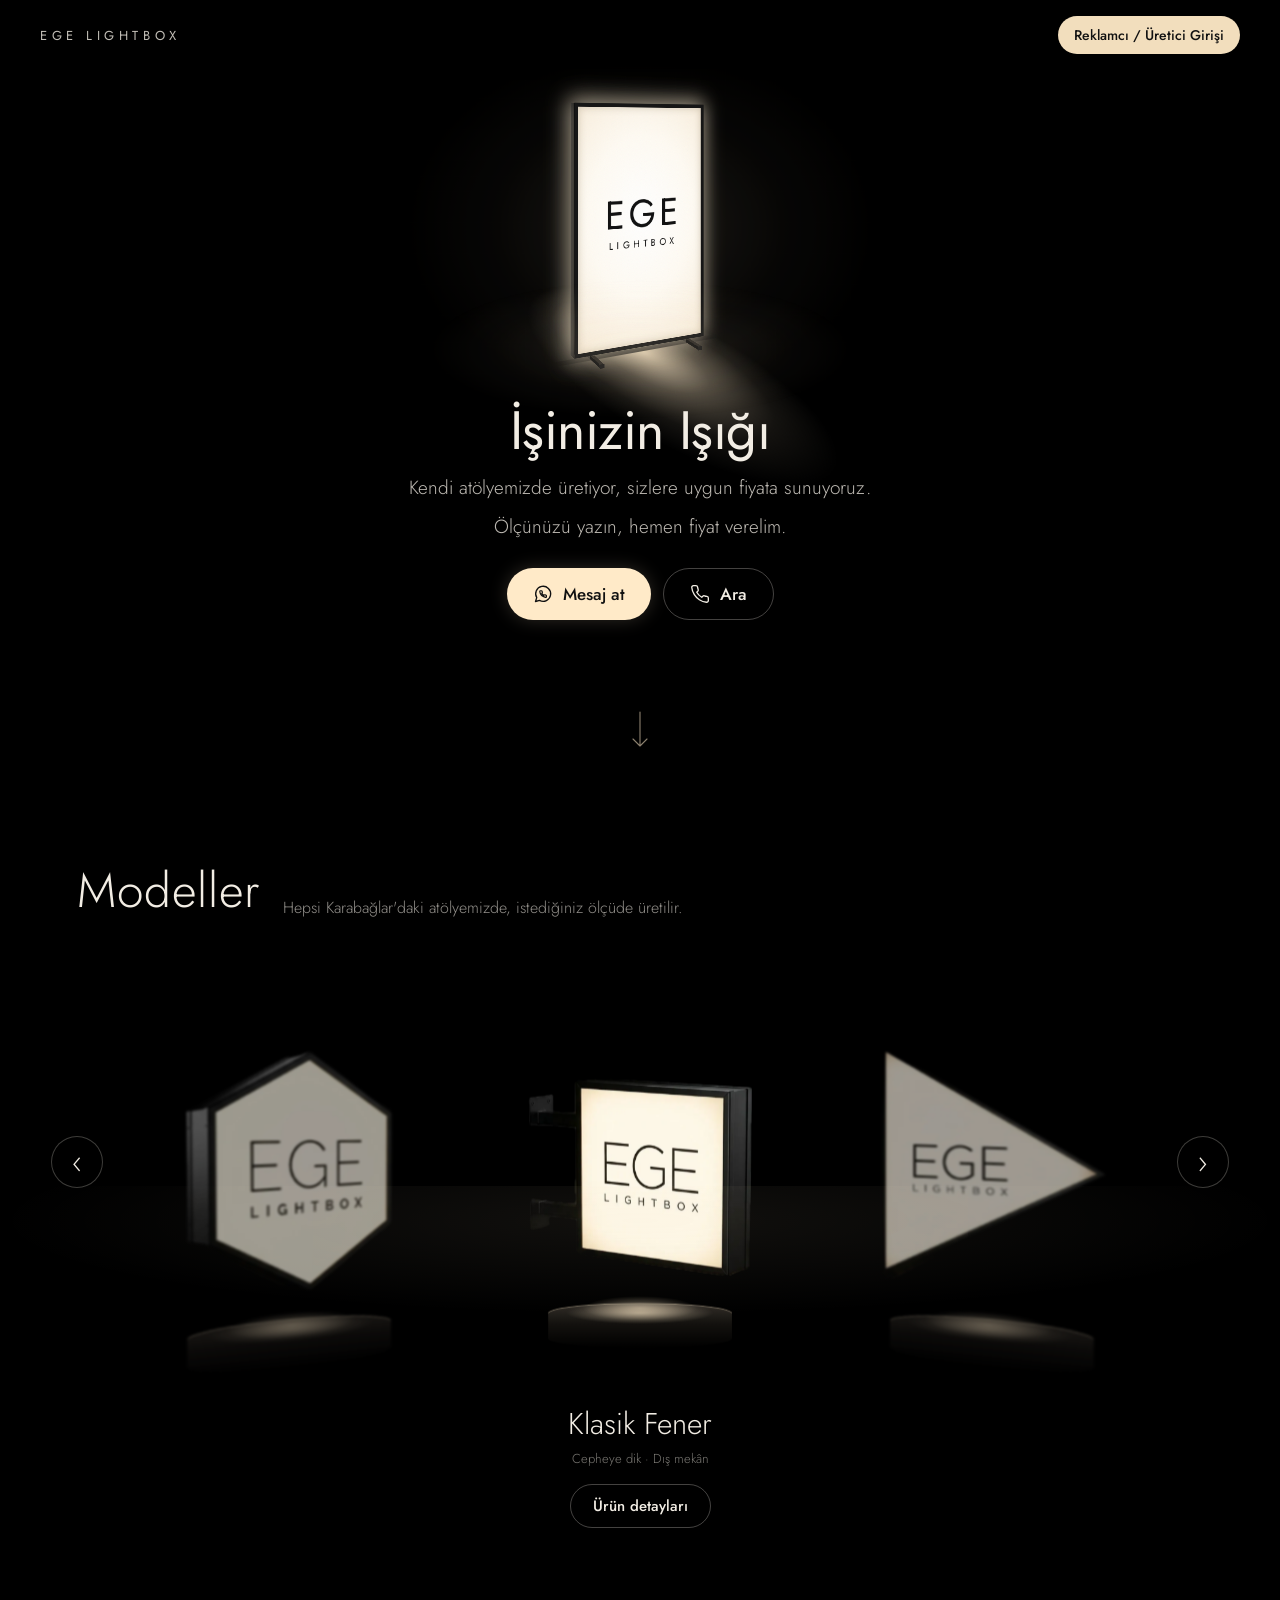
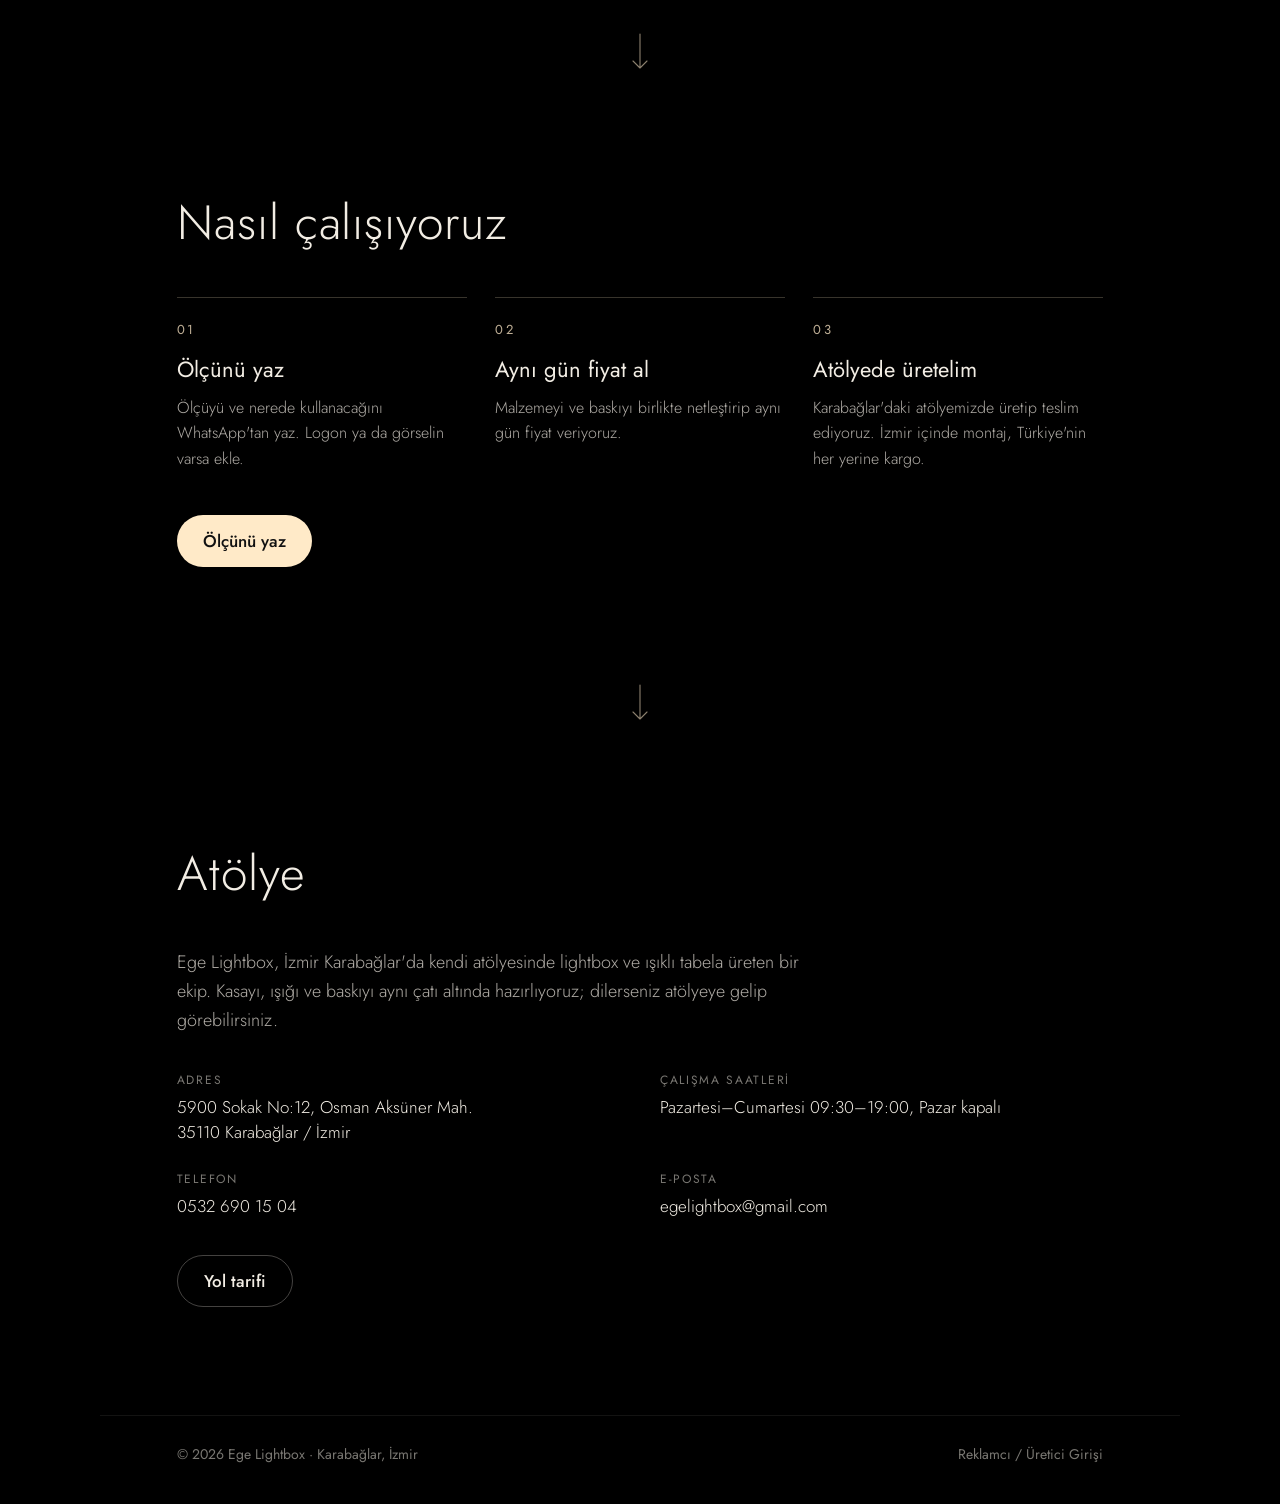
==== commit 0324483a: "Ayaklı: standart yer aparatı notu Co-Authored-By: Claude Opus 5.5 <noreply@anthropic.com>" ====
--- a/altigen-fener-tabela/index.html
+++ b/altigen-fener-tabela/index.html
@@ -36,8 +36,8 @@
         y=l.getElementsByTagName(r)[0];y.parentNode.insertBefore(t,y);})(window,document,"clarity","script","z84t2651er");
       } else { window.gtag = undefined; }
     </script>
-    <script type="module" crossorigin src="/assets/index-HwEfLI2A.js"></script>
-    <link rel="stylesheet" crossorigin href="/assets/index-k3iQUOey.css">
+    <script type="module" crossorigin src="/assets/index-BnWRdgFF.js"></script>
+    <link rel="stylesheet" crossorigin href="/assets/index-xO9GNj7Z.css">
   </head>
   <body>
     <div id="root"><link rel="preload" as="image" href="/urunler/altigen-fener-tabela-lightbox-kullanim.webp"/><main class=" sayfa-u"><header class="top"><a class="brand" href="/">EGE LIGHTBOX</a><a class="cta-small" href="#reklamci">Reklamcı / Üretici Girişi</a></header><section class="hero"><div class="sticky"><div class="stage"><div class="halo"></div><div class="crack"></div><div class="scene"><div class="box"><div class="spill s-front"></div><div class="spill s-back"></div><div class="bloom b-front"></div><div class="bloom b-back"></div><div class="face front"><div class="lit"></div><div class="logo"><span class="ege">EGE</span><span class="lb">LIGHTBOX</span></div></div><div class="face back"><div class="lit"></div><div class="logo"><span class="ege">EGE</span><span class="lb">LIGHTBOX</span></div></div><div class="side left"></div><div class="side right"></div><div class="cap"></div><div class="foot f1"><i class="ft"></i><i class="fs fs1"></i><i class="fs fs2"></i><i class="fe fe1"></i><i class="fe fe2"></i></div><div class="foot f2"><i class="ft"></i><i class="fs fs1"></i><i class="fs fs2"></i><i class="fe fe1"></i><i class="fe fe2"></i></div></div></div><div class="pool"></div></div><div class="message"><h1>İşinizin Işığı</h1><p>Kendi atölyemizde üretiyor, sizlere uygun fiyata sunuyoruz.<span class="ara"></span>Ölçünüzü yazın, hemen fiyat verelim.</p><div class="actions"><a class="cta" href="https://wa.me/905528839446?text=Merhaba%2C%20lightbox%20i%C3%A7in%20fiyat%20almak%20istiyorum." aria-label="WhatsApp&#x27;tan mesaj at"><svg viewBox="0 0 24 24" fill="none" stroke="currentColor" stroke-width="1.6" stroke-linecap="round" stroke-linejoin="round" aria-hidden="true"><path d="M3 21l1.5-4.6A9 9 0 1 1 7.8 19.6z"></path><path d="M22 16.92v3a2 2 0 0 1-2.18 2 19.79 19.79 0 0 1-8.63-3.07 19.5 19.5 0 0 1-6-6 19.79 19.79 0 0 1-3.07-8.67A2 2 0 0 1 4.11 2h3a2 2 0 0 1 2 1.72 12.84 12.84 0 0 0 .7 2.81 2 2 0 0 1-.45 2.11L8.09 9.91a16 16 0 0 0 6 6l1.27-1.27a2 2 0 0 1 2.11-.45 12.84 12.84 0 0 0 2.81.7A2 2 0 0 1 22 16.92z" transform="translate(7.3 7.3) scale(0.4)" stroke-width="3.6"></path></svg>Mesaj at</a><a class="ghost" href="tel:05326901504" aria-label="Ara: 0532 690 15 04"><svg viewBox="0 0 24 24" fill="none" stroke="currentColor" stroke-width="1.6" stroke-linecap="round" stroke-linejoin="round" aria-hidden="true"><path d="M22 16.92v3a2 2 0 0 1-2.18 2 19.79 19.79 0 0 1-8.63-3.07 19.5 19.5 0 0 1-6-6 19.79 19.79 0 0 1-3.07-8.67A2 2 0 0 1 4.11 2h3a2 2 0 0 1 2 1.72 12.84 12.84 0 0 0 .7 2.81 2 2 0 0 1-.45 2.11L8.09 9.91a16 16 0 0 0 6 6l1.27-1.27a2 2 0 0 1 2.11-.45 12.84 12.84 0 0 0 2.81.7A2 2 0 0 1 22 16.92z"></path></svg>Ara</a></div></div><a class="asagi a-hero" href="#modeller" aria-label="Aşağı in"><svg viewBox="0 0 24 40" aria-hidden="true"><path d="M12 2v34M5 29l7 7 7-7"></path></svg></a></div></section><section class="urunler acik" id="modeller"><div class="u-bas"><h2>Modeller</h2><p>Hepsi Karabağlar&#x27;daki atölyemizde, istediğiniz ölçüde üretilir.</p></div><div class="u-sahne"><div class="u-zemin"></div><button class="aday" style="--a:2.000;--s:-0.951;--c:0.691;--d:-72.0;--gec:0.0s;--g:0.000;z-index:6" aria-label="Duvar Lightbox" tabindex="-1"><span class="suzul"><img src="/urunler/standart-duvar-lightbox-kesik.webp" alt="Duvar Lightbox lightbox" loading="lazy" decoding="async" draggable="false"/></span><span class="isik"></span><span class="kaide"></span></button><button class="aday" style="--a:1.000;--s:-0.643;--c:0.234;--d:-40.0;--gec:-0.7s;--g:0.750;z-index:8" aria-label="Çift Taraflı Ayaklı" tabindex="-1"><span class="suzul"><img src="/urunler/cift-tarafli-tasinabilir-lightbox-kesik.webp" alt="Çift Taraflı Ayaklı lightbox" loading="lazy" decoding="async" draggable="false"/></span><span class="isik"></span><span class="kaide"></span></button><button class="aday on" style="--a:0.000;--s:0.000;--c:0.000;--d:0.0;--gec:-1.4s;--g:1.000;z-index:10" aria-label="Altıgen Fener detayını aç" tabindex="0"><span class="suzul"><img src="/urunler/altigen-fener-tabela-lightbox-kesik.webp" alt="Altıgen Fener lightbox" loading="lazy" decoding="async" draggable="false"/></span><span class="isik"></span><span class="kaide"></span></button><button class="aday" style="--a:1.000;--s:0.643;--c:0.234;--d:40.0;--gec:-2.1s;--g:0.750;z-index:8" aria-label="Klasik Fener" tabindex="-1"><span class="suzul"><img src="/urunler/fener-lightbox-tabela-kesik.webp" alt="Klasik Fener lightbox" loading="lazy" decoding="async" draggable="false"/></span><span class="isik"></span><span class="kaide"></span></button><button class="aday" style="--a:2.000;--s:0.951;--c:0.691;--d:72.0;--gec:-2.8s;--g:0.000;z-index:6" aria-label="Üçgen Fener" tabindex="-1"><span class="suzul"><img src="/urunler/ucgen-fener-lightbox-kesik.webp" alt="Üçgen Fener lightbox" loading="lazy" decoding="async" draggable="false"/></span><span class="isik"></span><span class="kaide"></span></button><button class="aday" style="--a:3.000;--s:0.951;--c:0.691;--d:72.0;--gec:-3.5s;--g:0.000;z-index:4" aria-label="Altıgen Duvar" tabindex="-1"><span class="suzul"><img src="/urunler/altigen-duvar-lightbox-kesik.webp" alt="Altıgen Duvar lightbox" loading="lazy" decoding="async" draggable="false"/></span><span class="isik"></span><span class="kaide"></span></button><button class="aday" style="--a:4.000;--s:0.951;--c:0.691;--d:72.0;--gec:-4.2s;--g:0.000;z-index:2" aria-label="Küp Lightbox" tabindex="-1"><span class="suzul"><img src="/urunler/kup-masaustu-lightbox-kesik.webp" alt="Küp Lightbox lightbox" loading="lazy" decoding="async" draggable="false"/></span><span class="isik"></span><span class="kaide"></span></button><button class="u-ok sol" aria-label="Önceki model">‹</button><button class="u-ok sag" aria-label="Sonraki model">›</button></div><button class="u-ad" aria-live="polite" aria-label="Altıgen Fener detayını aç"><span class="u-ad-ad">Altıgen Fener</span><span class="u-ad-et">Cepheye dik · Dış mekân</span><span class="u-ad-dugme">Ürün detayları</span></button><div class="u-bilgi" aria-hidden="false"><div class="d-ic"><button class="d-geri" aria-label="Kapat"><span class="d-geri-yazi">‹ Tüm modeller</span><span class="d-x" aria-hidden="true">×</span></button><span class="d-etiket">Cepheye dik · Dış mekân</span><h3>Altıgen Fener</h3><p>Modern altıgen form. Sokaktan geçen herkesin gözüne iki yönden çarpar.</p><span class="d-baslik">Kullanımda</span><div class="d-gorsel"><img src="/urunler/altigen-fener-tabela-lightbox-kullanim.webp" alt="Altıgen Fener kullanım örneği"/></div><div class="d-kucuk"><button class="on" aria-label="Görsel"><img src="/urunler/altigen-fener-tabela-lightbox-kullanim.webp" alt="" loading="lazy"/></button><button class="" aria-label="Görsel"><img src="/urunler/altigen-fener-tabela-lightbox.webp" alt="" loading="lazy"/></button><button class="" aria-label="Görsel"><img src="/urunler/altigen-fener-tabela-lightbox-d1.webp" alt="" loading="lazy"/></button></div><ul><li>Çift yüz</li><li>UV baskı</li><li>Dış mekân LED</li></ul><dl><div><dt>40x40</dt><dd>3.990 TL<!-- --> <small>+ KDV</small></dd></div><div><dt>60x60</dt><dd>4.990 TL<!-- --> <small>+ KDV</small></dd></div></dl><a class="cta" href="https://wa.me/905528839446?text=Merhaba%2C%20Alt%C4%B1gen%20Fener%20i%C3%A7in%20fiyat%20almak%20istiyorum.%20%C3%96l%C3%A7%C3%BC%3A%20">Bu model için fiyat al</a></div></div></section><a class="asagi " href="#nasil" aria-label="Aşağı in"><svg viewBox="0 0 24 40" aria-hidden="true"><path d="M12 2v34M5 29l7 7 7-7"></path></svg></a><section class="bolum nasil" id="nasil"><h2>Nasıl çalışıyoruz</h2><ol class="adimlar"><li><span class="adim-no">01</span><h3>Ölçünü yaz</h3><p>Ölçüyü ve nerede kullanacağını WhatsApp&#x27;tan yaz. Logon ya da görselin varsa ekle.</p></li><li><span class="adim-no">02</span><h3>Aynı gün fiyat al</h3><p>Malzemeyi ve baskıyı birlikte netleştirip aynı gün fiyat veriyoruz.</p></li><li><span class="adim-no">03</span><h3>Atölyede üretelim</h3><p>Karabağlar&#x27;daki atölyemizde üretip teslim ediyoruz. İzmir içinde montaj, Türkiye&#x27;nin her yerine kargo.</p></li></ol><a class="cta" href="https://wa.me/905528839446?text=Merhaba%2C%20lightbox%20i%C3%A7in%20fiyat%20almak%20istiyorum.%20%C3%96l%C3%A7%C3%BC%3A%20">Ölçünü yaz</a></section><a class="asagi " href="#atolye" aria-label="Aşağı in"><svg viewBox="0 0 24 40" aria-hidden="true"><path d="M12 2v34M5 29l7 7 7-7"></path></svg></a><section class="bolum atolye" id="atolye"><h2>Atölye</h2><p class="atolye-giris">Ege Lightbox, İzmir Karabağlar&#x27;da kendi atölyesinde lightbox ve ışıklı tabela üreten bir ekip. Kasayı, ışığı ve baskıyı aynı çatı altında hazırlıyoruz; dilerseniz atölyeye gelip görebilirsiniz.</p><dl class="atolye-bilgi"><div><dt>Adres</dt><dd>5900 Sokak No:12, Osman Aksüner Mah.<br/>35110<!-- --> <!-- -->Karabağlar<!-- --> / <!-- -->İzmir</dd></div><div><dt>Çalışma saatleri</dt><dd>Pazartesi–Cumartesi 09:30–19:00, Pazar kapalı</dd></div><div><dt>Telefon</dt><dd><a href="tel:+905326901504">0532 690 15 04</a></dd></div><div><dt>E-posta</dt><dd><a href="mailto:egelightbox@gmail.com">egelightbox@gmail.com</a></dd></div></dl><div class="actions atolye-dugme"><a class="ghost" href="https://www.google.com/maps/dir/?api=1&amp;destination=Ege%20Lightbox&amp;destination_place_id=ChIJARxQHS3fuxQRR_nK7dGKqWg" target="_blank" rel="noopener">Yol tarifi</a></div></section><footer class="alt"><span>© <!-- -->2026<!-- --> Ege Lightbox · Karabağlar, İzmir</span><a href="#reklamci">Reklamcı / Üretici Girişi</a></footer></main></div>
--- a/assets/index-xO9GNj7Z.css
+++ b/assets/index-xO9GNj7Z.css
@@ -0,0 +1 @@
+:root{--w: clamp(150px, 26vmin, 230px);--h: calc(var(--w) * 1.72);--d: calc(var(--w) * .075);--fh: calc(var(--w) * .028);--ft: calc(var(--w) * .032);--fl: calc(var(--w) * .4);--cy: 46%;--warm: 255, 234, 200;--t-load: .2s;--t-on: 1s;--t-turn: 1.35s;--t-yukari: 2.55s;--yk-s: .62;--yk-ust: 104px;--yk-y: calc(var(--yk-ust) - var(--cy-vh) + var(--h) * var(--yk-s) / 2);--u-ust: min(12vh, 80px);--mesaj-pay: 312px;--gozat: calc(var(--u-ust) + 44px);--hero-min: calc(var(--yk-ust) + var(--h) * var(--yk-s) + var(--mesaj-ara) + var(--mesaj-pay));--mesaj-ara: 52px;--hero-h: max(calc(100svh - var(--gozat)), var(--hero-min));--cy-vh: calc(var(--hero-h) * .46);color-scheme:dark}*{box-sizing:border-box}html,body{margin:0;background:#000;color:#f2ede4;font-family:Jost,system-ui,sans-serif;-webkit-font-smoothing:antialiased}a{color:inherit;text-decoration:none}.top{position:fixed;inset:0 0 auto 0;z-index:10;display:flex;justify-content:space-between;align-items:center;padding:16px clamp(16px,4vw,40px) 26px;background:linear-gradient(180deg,#000 0%,#000 72%,transparent 100%);pointer-events:none;opacity:0}.top>*{pointer-events:auto}.go .top{animation:fade .7s ease 2.4s forwards}.brand{font-size:13px;letter-spacing:.35em;font-weight:400;color:#f2ede4cc}.cta-small{font-size:14px;font-weight:500;padding:9px 16px;border-radius:999px;background:rgba(var(--warm),.95);color:#111}.hero{position:relative}.sticky{position:sticky;top:0;height:var(--hero-h);overflow:hidden}.stage{position:absolute;top:0;right:0;bottom:0;left:0;transform-origin:50% var(--cy)}.go .stage{animation:yukari .9s cubic-bezier(.65,0,.25,1) var(--t-yukari) forwards}@keyframes yukari{to{transform:translate3d(0,var(--yk-y),0) scale(var(--yk-s))}}.scene{position:absolute;left:50%;top:calc(var(--cy) - var(--h) / 2);width:var(--w);height:var(--h);margin-left:calc(var(--w) / -2);perspective:1000px;perspective-origin:50% 8%}.box{position:relative;width:100%;height:100%;transform-style:preserve-3d;transform:rotateY(88.3deg)}.go .box{animation:turn 1.6s cubic-bezier(.45,.05,.2,1) var(--t-turn) forwards}@keyframes turn{0%{transform:rotateY(88.3deg)}to{transform:rotateY(26deg)}}.box>*{position:absolute}.face{top:0;left:0;width:100%;height:calc(100% - var(--fh));backface-visibility:hidden;-webkit-backface-visibility:hidden;background:#0d0d0d;border:calc(var(--w) * .03) solid #161616;box-shadow:inset 0 0 0 1px #ffffff12;overflow:hidden}.front{transform:translateZ(calc(var(--d) / 2))}.back{transform:rotateY(180deg) translateZ(calc(var(--d) / 2))}.lit{position:absolute;top:0;right:0;bottom:0;left:0;opacity:0;background:radial-gradient(ellipse 95% 75% at 50% 46%,#fff,#fffbf3 45%,#f6e8d2);box-shadow:inset 0 0 calc(var(--w) * .06) #462d0a38}.lit:after{content:"";position:absolute;top:0;right:0;bottom:0;left:0;opacity:.06;background-image:url("data:image/svg+xml,%3Csvg xmlns='http://www.w3.org/2000/svg' width='120' height='120'%3E%3Cfilter id='n'%3E%3CfeTurbulence type='fractalNoise' baseFrequency='.9' numOctaves='2'/%3E%3C/filter%3E%3Crect width='120' height='120' filter='url(%23n)'/%3E%3C/svg%3E")}.logo{position:absolute;top:0;right:0;bottom:0;left:0;display:flex;flex-direction:column;align-items:center;justify-content:center;padding-bottom:6%;color:#121212;line-height:1}.ege{font-size:calc(var(--w) * .27);font-weight:400;letter-spacing:.12em;margin-right:-.12em}.lb{margin-top:calc(var(--w) * .04);font-size:calc(var(--w) * .068);font-weight:400;letter-spacing:.42em;margin-right:-.42em}.side{top:0;left:calc(50% - var(--d) / 2);width:var(--d);height:calc(100% - var(--fh));backface-visibility:hidden;-webkit-backface-visibility:hidden;background:linear-gradient(90deg,#050505,#232323 40%,#121212 60%,#040404)}.left{transform:rotateY(-90deg) translateZ(calc(var(--w) / 2))}.right{transform:rotateY(90deg) translateZ(calc(var(--w) / 2))}.cap{top:0;left:0;width:100%;height:var(--d);transform-origin:top;transform:translateZ(calc(var(--d) / -2)) rotateX(90deg);backface-visibility:hidden;-webkit-backface-visibility:hidden;background:linear-gradient(180deg,#1c1c1c,#2e2e2e 50%,#1a1a1a)}.face,.side,.cap,.foot i{opacity:0}.go .face{animation:on .35s ease-out var(--t-on) forwards}.go .side,.go .cap,.go .foot i{animation:on 1.2s ease var(--t-on) forwards}.crack{position:absolute;left:50%;top:calc(var(--cy) - var(--h) / 2);width:1px;height:calc(var(--h) - var(--fh));margin-left:calc(var(--d) / 2 - .5px);background:linear-gradient(180deg,transparent,rgb(255,246,230) 12%,#fff 50%,rgb(255,246,230) 88%,transparent);box-shadow:0 0 6px rgba(var(--warm),.9),0 0 18px rgba(var(--warm),.35);transform:scaleY(0);pointer-events:none}.go .crack{animation:load .75s cubic-bezier(.55,0,.75,.9) var(--t-load) forwards,fade-out .35s ease var(--t-on) forwards}.foot{bottom:0;width:0;height:0;transform-style:preserve-3d}.f1{left:calc(var(--w) * .13)}.f2{left:calc(var(--w) * .87)}.foot i{position:absolute;display:block;backface-visibility:hidden;-webkit-backface-visibility:hidden}.ft{width:var(--ft);height:var(--fl);left:calc(var(--ft) / -2);top:calc(var(--fl) / -2);transform:translateY(calc(var(--fh) * -1)) rotateX(90deg);background:#2b2824}.fs{width:var(--fl);height:var(--fh);left:calc(var(--fl) / -2);top:calc(var(--fh) * -1);background:#121212}.fs1{transform:rotateY(90deg) translateZ(calc(var(--ft) / 2))}.fs2{transform:rotateY(-90deg) translateZ(calc(var(--ft) / 2))}.fe{width:var(--ft);height:var(--fh);left:calc(var(--ft) / -2);top:calc(var(--fh) * -1);background:#1a1a1a}.fe1{transform:translateZ(calc(var(--fl) / 2))}.fe2{transform:rotateY(180deg) translateZ(calc(var(--fl) / 2))}.spill{top:100%;left:calc(50% - var(--w) * .75);width:calc(var(--w) * 1.5);height:calc(var(--w) * 2.2);transform-origin:top center;background:radial-gradient(ellipse 52% 100% at 50% 0%,rgba(var(--warm),.8),rgba(var(--warm),.3) 34%,rgba(var(--warm),.08) 60%,transparent 80%);opacity:0;pointer-events:none}.s-front{transform:translateZ(calc(var(--d) / 2)) rotateX(90deg)}.s-back{transform:rotateY(180deg) translateZ(calc(var(--d) / 2)) rotateX(90deg)}.bloom{left:0;top:0;width:100%;height:calc(100% - var(--fh));box-shadow:0 0 calc(var(--w) * .14) calc(var(--w) * .02) #ffeed261;opacity:0;pointer-events:none}.b-front{transform:translateZ(calc(var(--d) / 2 - 1px))}.b-back{transform:rotateY(180deg) translateZ(calc(var(--d) / 2 - 1px))}.go .lit,.go .spill{animation:on .14s ease-out var(--t-on) forwards}.go .bloom{animation:on 1.2s ease calc(var(--t-on) + .15s) forwards}.halo,.pool{position:absolute;left:50%;opacity:0;pointer-events:none;will-change:transform,opacity}.halo{top:var(--cy);width:min(130vw,1200px);height:calc(var(--h) * 1.7);background:radial-gradient(ellipse at center,rgba(var(--warm),.13),rgba(var(--warm),.035) 38%,transparent 66%);transform:translate(-50%,-50%) scaleX(.15)}.pool{top:calc(var(--cy) + var(--h) / 2);width:min(120vw,1000px);height:calc(var(--h) * .6);background:radial-gradient(ellipse at center,rgba(var(--warm),.14),rgba(var(--warm),.04) 45%,transparent 70%);transform:translate(-50%,-50%) scaleX(.15)}.go .halo,.go .pool{animation:spill 2.6s cubic-bezier(.2,.8,.2,1) var(--t-on) forwards}.message{position:absolute;left:50%;top:calc(var(--yk-ust) + var(--h) * var(--yk-s) + var(--mesaj-ara));width:min(92vw,560px);margin-left:max(-46vw,-280px);text-align:center}.message p{text-wrap:balance}.message p .ara{display:block;height:.6em}.message h1,.message p{opacity:0}.go .message h1{animation:gel .7s cubic-bezier(.16,1,.3,1) calc(var(--t-yukari) + .45s) forwards}.go .message p{animation:gel .7s cubic-bezier(.16,1,.3,1) calc(var(--t-yukari) + .6s) forwards}.message .actions a{opacity:0}.go .message .actions .cta{animation:yan .8s ease-out calc(var(--t-yukari) + .95s) forwards}.go .message .actions .ghost{animation:on .5s ease calc(var(--t-yukari) + 1.15s) forwards}@keyframes gel{0%{opacity:0;transform:translate3d(0,14px,0)}to{opacity:1;transform:none}}@keyframes yan{0%{opacity:0;box-shadow:none}12%{opacity:.85}20%{opacity:.25}34%{opacity:1;box-shadow:0 0 34px rgba(var(--warm),.55)}to{opacity:1;box-shadow:0 0 18px rgba(var(--warm),.18)}}.message h1{margin:0 0 14px;font-size:clamp(30px,6vw,54px);font-weight:400;letter-spacing:-.01em;line-height:1.08}.message p{margin:0 auto 26px;max-width:30em;font-size:clamp(16px,2.2vw,19px);font-weight:300;line-height:1.5;color:#f2ede4c7}.actions{display:flex;gap:12px;justify-content:center;flex-wrap:wrap}.cta,.ghost{display:inline-flex;align-items:center;min-height:52px;padding:0 26px;border-radius:999px;font-size:17px;font-weight:500}.cta{background:rgb(var(--warm));color:#111}.ghost{border:1px solid rgba(242,237,228,.28)}.cta svg,.ghost svg{width:20px;height:20px;margin-right:10px;flex:none}.asagi{display:block;width:44px;height:56px;margin:0 auto;padding:8px 10px;color:rgba(var(--warm),.55);transition:color .3s}.asagi:hover{color:rgb(var(--warm))}.asagi svg{display:block;width:100%;height:100%;fill:none;stroke:currentColor;stroke-width:1.1;stroke-linecap:round;stroke-linejoin:round;animation:in-in 2.4s ease-in-out infinite}@keyframes in-in{0%,to{transform:translateY(-3px)}50%{transform:translateY(4px)}}.a-hero{position:absolute;left:50%;bottom:18px;margin-left:-22px;opacity:0}.go .a-hero{animation:on .8s ease calc(var(--t-yukari) + 1.4s) forwards}main:where(:not(.sayfa-u)) .u-bas{opacity:0}main.go:where(:not(.sayfa-u)) .u-bas{animation:on .8s ease calc(var(--t-yukari) + 1.2s) forwards}.urunler{--kw: clamp(150px, min(21vw, 30vh), 290px);--yc: clamp(190px, 30vw, 440px);position:relative;overflow:hidden;padding:var(--u-ust) 0 10vh;background:#000}.u-bas{display:flex;flex-wrap:wrap;align-items:flex-end;gap:8px 24px;padding:0 max(16px,6vw)}.u-bas h2{margin:0;font-size:clamp(30px,5vw,48px);font-weight:300;letter-spacing:.02em}.u-bas p{margin:0 0 6px;flex:1 1 260px;color:#f2ede499;font-weight:300}.u-sahne{position:relative;height:calc(var(--kw) * 1.55);margin-top:4vh;perspective:1100px;perspective-origin:50% 20%;transform-style:preserve-3d;touch-action:pan-y;overscroll-behavior-x:contain;user-select:none;-webkit-user-select:none;cursor:grab;transition:height .7s cubic-bezier(.2,.8,.2,1)}.u-zemin{position:absolute;left:-10%;right:-10%;bottom:0;height:46%;background:radial-gradient(60% 70% at 50% 18%,rgba(var(--warm),.07),transparent 70%);opacity:0;transition:opacity 1.4s ease .2s}.in .u-zemin{opacity:1}.aday{position:absolute;left:50%;bottom:6%;width:var(--kw);margin-left:calc(var(--kw) / -2);padding:0;border:0;background:none;cursor:pointer;transform-origin:50% 100%;transform:translate3d(calc(var(--s) * var(--yc) * var(--ac, 1.4)),0,calc(var(--c) * var(--yc) * var(--zc, .75) - 60px)) rotateY(calc(var(--d) * -.55deg));filter:blur(calc(var(--a) * 1.3px)) brightness(calc(1 - var(--a) * .17));opacity:0;transition:transform .8s cubic-bezier(.2,.8,.2,1),filter .8s ease,opacity .8s ease}.in .aday{opacity:var(--g)}.in:not(.oturdu) .aday{transition-delay:calc(var(--a) * .09s)}.kayiyor .aday{transition:none}.kayiyor .u-sahne{cursor:grabbing}.aday .suzul{position:relative;z-index:1;display:block;padding:0 6% 24%;animation:suzul 4.6s ease-in-out var(--gec) infinite}.aday img{display:block;width:100%;aspect-ratio:1;object-fit:contain;object-position:50% 100%;pointer-events:none;transition:transform .5s cubic-bezier(.2,.8,.2,1)}@media(hover:hover){.aday:hover img{transform:translate3d(0,-10px,0)}}.isik{position:absolute;z-index:1;left:18%;right:18%;bottom:4%;height:12%;border-radius:50%;background:radial-gradient(50% 50% at 50% 50%,rgba(var(--warm),.45),transparent 70%);animation:isik 4.6s ease-in-out var(--gec, 0s) infinite;pointer-events:none}.aday:focus-visible{outline:none}.aday:focus-visible .kaide{box-shadow:0 0 0 2px rgb(var(--warm))}.kaide{position:absolute;left:14%;right:14%;bottom:-4%;height:16%;border-radius:50%/22%;background:radial-gradient(50% 30% at 50% 22%,rgba(var(--warm),.3),transparent 80%),linear-gradient(180deg,#2a2621,#12100e 45%,#000);box-shadow:inset 0 1px rgba(var(--warm),.35)}.aday.on .kaide{background:radial-gradient(50% 30% at 50% 22%,rgba(var(--warm),.55),transparent 80%),linear-gradient(180deg,#34302a,#14120f 45%,#000)}.u-ok{position:absolute;top:42%;z-index:20;width:52px;height:52px;border-radius:50%;border:1px solid rgba(242,237,228,.25);background:#00000073;color:#f2ede4;font:300 30px/1 Jost,sans-serif;cursor:pointer;transition:background .25s,border-color .25s,opacity .5s,transform .25s}.u-ok:hover{background:#f2ede41a;border-color:#f2ede48c}.u-ok:active{transform:scale(.94)}.u-ok:disabled{opacity:.2;pointer-events:none}.u-ok.sol{left:max(12px,4vw)}.u-ok.sag{right:max(12px,4vw)}.u-ad{display:flex;flex-direction:column;align-items:center;gap:4px;margin:18px auto 0;padding:6px 16px;border:0;background:none;color:inherit;font:inherit;text-align:center;cursor:pointer;transition:opacity .4s ease}.u-ad-ad{font-size:clamp(22px,3vw,30px);font-weight:300;transition:color .3s}.u-ad-et{font-size:13px;color:#f2ede480;font-weight:300}.u-ad:hover .u-ad-ad,.u-sahne:has(.aday.on:hover)+.u-ad .u-ad-ad{color:rgb(var(--warm))}.aday.on{cursor:pointer}.u-ad-dugme{display:inline-flex;align-items:center;min-height:44px;margin-top:12px;padding:0 22px;border:1px solid rgba(242,237,228,.28);border-radius:999px;font-size:15px;font-weight:500;transition:background .3s,border-color .3s,color .3s}.u-ad:hover .u-ad-dugme,.u-sahne:has(.aday.on:hover)+.u-ad .u-ad-dugme{background:rgb(var(--warm));border-color:rgb(var(--warm));color:#111}.acik .aday:not(.on){opacity:0;pointer-events:none;transform:translate3d(calc(var(--s) * var(--yc) * 2.4),0,0) rotateY(calc(var(--d) * -1deg));transition-delay:0s}.acik .aday.on{transform:translate3d(-14vw,0,0);filter:none;cursor:default}.acik .u-ok,.acik .u-ok:disabled,.acik .u-ad{opacity:0;pointer-events:none}.u-bilgi{display:none}.acik .u-bilgi{display:block}@media(min-width:760px){.acik .u-ad{visibility:hidden}.u-bilgi{position:fixed;right:max(24px,7vw);top:calc(50% + 34px);width:min(400px,36vw);max-height:min(calc(100vh - 128px),760px);transform:translateY(-50%);z-index:20;overflow-y:auto;overscroll-behavior:contain;scrollbar-width:none;border-radius:18px;border:1px solid rgba(242,237,228,.09);background:#141311d1;-webkit-backdrop-filter:blur(20px);backdrop-filter:blur(20px);box-shadow:0 30px 90px #000000a6,0 0 60px rgba(var(--warm),.05);animation:kart .45s cubic-bezier(.16,1,.3,1) both}.u-bilgi::-webkit-scrollbar{display:none}.u-bilgi .d-ic{padding:26px 24px 24px;animation:none}.u-bilgi .d-geri{position:sticky;top:0;float:right;width:34px;height:34px;margin:-10px -8px 0 0;border-radius:50%;background:#f2ede412;font-size:22px;line-height:1;z-index:2}.u-bilgi .d-geri:hover{background:#f2ede424}.u-bilgi .d-geri-yazi{display:none}.u-bilgi .d-ic h3{font-size:26px}.u-bilgi .d-gorsel{aspect-ratio:1.35;border-radius:10px}.u-bilgi .d-kucuk{margin-bottom:16px}.u-bilgi .d-ic ul{display:flex;flex-wrap:wrap;gap:6px;margin-bottom:18px}.u-bilgi .d-ic li{padding:5px 12px;border:1px solid rgba(242,237,228,.1);border-radius:999px;font-size:14px}.u-bilgi .d-ic li:before{display:none}.u-bilgi .d-ic dl{margin-bottom:18px}}@keyframes kart{0%{opacity:0;transform:translateY(-47%) scale(.97)}}.d-x{display:none}@media(min-width:760px){.u-bilgi .d-x{display:inline}}@media(max-width:759px)and (max-height:700px){:root:root{--yk-s: .5;--yk-ust: 88px;--mesaj-ara: 40px}}@media(max-width:759px){:root{--yk-s: .58;--yk-ust: 96px;--u-ust: 40px;--mesaj-pay: 285px}.a-hero{bottom:2px}.urunler{--ac: 1.32;--zc: .1}.u-ok{top:calc(100% + 14px);width:44px;height:44px;font-size:26px}.acik .aday.on{transform:translateZ(-60px)}.acik .u-sahne{height:calc(var(--kw) * 1.25)}.acik .u-ad{display:none}.u-bilgi{padding:0 16px;scroll-margin-top:70px}}.d-ic{position:relative;padding:4px 0 32px;animation:fade-up .6s cubic-bezier(.16,1,.3,1) .15s both}.d-geri{display:block;margin-bottom:18px;padding:0;border:0;background:none;color:#f2ede4a6;font:400 15px Jost,sans-serif;cursor:pointer}.d-geri:hover{color:#f2ede4}.d-baslik{display:block;margin:0 0 10px;font-size:12px;letter-spacing:.14em;text-transform:uppercase;color:#f2ede480}.d-gorsel{aspect-ratio:1.13;border-radius:8px;overflow:hidden;background:#111}.d-gorsel img{width:100%;height:100%;object-fit:cover;display:block}.d-kucuk{display:flex;gap:8px;margin:10px 0 22px}.d-kucuk button{flex:1;aspect-ratio:1.6;padding:0;border:0;border-radius:5px;overflow:hidden;background:#111;cursor:pointer;opacity:.5;transition:opacity .25s}.d-kucuk button.on,.d-kucuk button:hover{opacity:1}.d-kucuk img{width:100%;height:100%;object-fit:cover;display:block}.d-etiket{font-size:12px;letter-spacing:.14em;text-transform:uppercase;color:rgba(var(--warm),.7)}.d-ic h3{margin:6px 0 10px;font-size:30px;font-weight:300}.d-ic p{margin:0 0 22px;color:#f2ede4b8;font-weight:300;line-height:1.55}.d-ic ul{margin:0 0 22px;padding:0;list-style:none}.d-ic li{padding:7px 0 7px 18px;position:relative;font-weight:300;border-top:1px solid rgba(242,237,228,.07)}.d-ic li:before{content:"";position:absolute;left:0;top:50%;width:6px;height:1px;background:rgb(var(--warm))}.d-ic dl{margin:0 0 24px;display:grid;gap:8px}.d-ic dl div{display:flex;justify-content:space-between;align-items:baseline;gap:12px;padding:12px 14px;border-radius:6px;background:#f2ede40a}.d-ic dt{color:#f2ede499;font-weight:300}.d-ic dd{margin:0;font-size:18px}.d-ic dl:has(+.d-not){margin-bottom:10px}.d-not span{display:block}.d-not span+span{margin-top:4px}.d-not{margin:0 0 24px;font-size:13px;font-weight:300;line-height:1.45;color:#f2ede48c}.d-ic dd small{font-size:12px;color:#f2ede480}.d-ic .cta{display:flex;justify-content:center}@keyframes fade-up{0%{opacity:0;transform:translate3d(0,12px,0)}}@keyframes load{to{transform:scaleY(1)}}@keyframes suzul{0%,to{transform:translateZ(0)}50%{transform:translate3d(0,-12px,0)}}@keyframes isik{0%,to{opacity:1;transform:scale(1)}50%{opacity:.6;transform:scale(.88)}}@keyframes on{to{opacity:1}}@keyframes fade{to{opacity:1}}@keyframes fade-out{to{opacity:0}}@keyframes spill{0%{opacity:0;transform:translate(-50%,-50%) scaleX(.15)}5%{opacity:1;transform:translate(-50%,-50%) scaleX(.9)}25%{opacity:1;transform:translate(-50%,-50%) scaleX(1.05)}to{opacity:.85;transform:translate(-50%,-50%) scaleX(.72)}}@media(prefers-reduced-motion:reduce){.aday,.in .aday{opacity:var(--g);transition:none}.aday .suzul,.isik,.d-ic{animation:none}.go .box,.go .lit,.go .spill,.go .bloom,.go .crack,.go .face,.go .side,.go .cap,.go .foot i,.go .halo,.go .pool,.go .top,.go .stage,.go .message *,.go .a-hero,main.go .u-bas,.asagi svg{animation:none}.box{transform:rotateY(26deg)}.lit,.spill,.bloom,.face,.side,.cap,.foot i,.top,.message h1,.message p,.actions a,.a-hero,main .u-bas{opacity:1}.stage{transform:translate3d(0,var(--yk-y),0) scale(var(--yk-s))}.halo,.pool{opacity:.85;transform:translate(-50%,-50%) scaleX(.72)}}[data-an] .go *{animation:none!important}[data-an] .lit,[data-an] .spill,[data-an] .bloom,[data-an] .face,[data-an] .side,[data-an] .cap,[data-an] .foot i,[data-an] .top,[data-an] .u-bas{opacity:1}[data-an=isik] .bloom{opacity:0}[data-an=isik] .box{transform:rotateY(88.3deg)}[data-an] .halo,[data-an] .pool{opacity:1;transform:translate(-50%,-50%) scaleX(1)}[data-an=son] .box{transform:rotateY(26deg)}[data-an=son] .stage{transform:translate3d(0,var(--yk-y),0) scale(var(--yk-s))}[data-an=son] .message h1,[data-an=son] .message p,[data-an=son] .actions a,[data-an=son] .a-hero{opacity:1}[data-an=son] .halo,[data-an=son] .pool{opacity:.85;transform:translate(-50%,-50%) scaleX(.72)}.rk{position:fixed;top:0;right:0;bottom:0;left:0;z-index:50;overflow-y:auto;overscroll-behavior:contain;background:radial-gradient(80% 50% at 50% 0%,rgba(var(--warm),.08),transparent 70%),#050505;color:#f2ede4;animation:fade-up .45s cubic-bezier(.16,1,.3,1) both;outline:none}.rk-kapat{position:fixed;top:14px;right:max(14px,3vw);z-index:2;width:44px;height:44px;border-radius:50%;border:1px solid rgba(242,237,228,.25);background:#00000080;color:#f2ede4;font:300 26px/1 Jost,sans-serif;cursor:pointer}.rk-ic{max-width:560px;margin:0 auto;padding:16vh 20px 10vh}.rk-ust{font-size:12px;letter-spacing:.22em;text-transform:uppercase;color:rgb(var(--warm))}.rk h2{margin:14px 0 16px;font-size:clamp(30px,5vw,46px);font-weight:300;line-height:1.12}.rk-giris{margin:0;font-size:17px;line-height:1.6;font-weight:300;color:#f2ede4bf}.rk-form{display:grid;grid-template-columns:1fr 1fr;gap:16px 14px;margin-top:36px}.rk-form label{display:grid;gap:7px;font-size:13px;color:#f2ede4b3}.rk-form .genis{grid-column:1 / -1}.rk-form input:not([type=checkbox]),.rk-form select,.rk-form textarea{width:100%;min-height:48px;padding:12px 14px;border-radius:10px;border:1px solid rgba(242,237,228,.18);background:#ffffff0a;color:#f2ede4;font:400 16px Jost,sans-serif}.rk-form textarea{resize:vertical}.rk-form input:focus,.rk-form select:focus,.rk-form textarea:focus{outline:none;border-color:rgb(var(--warm))}.rk-onay{grid-template-columns:auto 1fr;align-items:start;gap:10px;line-height:1.5}.rk-onay input{width:20px;height:20px;margin:1px 0 0;accent-color:rgb(var(--warm))}.rk-tuzak{position:absolute;left:-9999px;width:1px;height:1px;opacity:0}.rk-form .cta{justify-content:center;border:0;font:500 17px Jost,sans-serif;cursor:pointer}.rk-form .cta:disabled{opacity:.6}.rk-hata{margin:0;color:#ff9b8a;font-size:14px}.rk-tamam{display:grid;gap:10px;justify-items:start;margin-top:36px;font-size:16px;font-weight:300}.rk-tamam strong{font-size:22px;font-weight:400}.rk-tamam .cta{margin-top:10px;border:0;font:500 17px Jost,sans-serif;cursor:pointer}@media(max-width:559px){.rk-form{grid-template-columns:1fr}.cta-small{font-size:12.5px;padding:8px 12px}}.bolum{max-width:1080px;margin:0 auto;padding:12vh max(16px,6vw)}.bolum h2{margin:0 0 40px;font-size:clamp(30px,5vw,48px);font-weight:300;letter-spacing:.02em}.adimlar{display:grid;grid-template-columns:repeat(3,1fr);gap:28px;margin:0 0 44px;padding:0;list-style:none}.adimlar li{padding-top:22px;border-top:1px solid rgba(var(--warm),.22)}.adim-no{display:block;margin-bottom:14px;font-size:13px;letter-spacing:.2em;color:rgba(var(--warm),.75)}.adimlar h3{margin:0 0 10px;font-size:22px;font-weight:400}.adimlar p,.atolye-giris{margin:0;color:#f2ede4b8;font-weight:300;line-height:1.6}.atolye-giris{max-width:36em;margin-bottom:36px;font-size:18px}.atolye-bilgi{display:grid;grid-template-columns:repeat(2,minmax(0,1fr));gap:24px 40px;margin:0 0 36px}.atolye-bilgi dt{margin-bottom:6px;font-size:12px;letter-spacing:.14em;text-transform:uppercase;color:#f2ede480}.atolye-bilgi dd{margin:0;font-size:17px;font-weight:300;line-height:1.5}.atolye-bilgi a:hover{color:rgb(var(--warm))}.atolye-dugme{justify-content:flex-start}.alt{display:flex;flex-wrap:wrap;justify-content:space-between;gap:12px;max-width:1080px;margin:0 auto;padding:28px max(16px,6vw) 40px;border-top:1px solid rgba(242,237,228,.08);font-size:14px;color:#f2ede480}.alt a:hover{color:#f2ede4}@media(max-width:759px){.adimlar,.atolye-bilgi{grid-template-columns:1fr}.bolum{padding:9vh 16px}}.bolum,.urunler{scroll-margin-top:64px}.sayfa-k .top{opacity:1;animation:none}.kampanya{padding-top:76px}.k-ust{display:grid;grid-template-columns:minmax(0,.9fr) minmax(0,1.1fr);align-items:center;gap:4vw;max-width:1080px;min-height:calc(100svh - 76px);margin:0 auto;padding:4vh max(16px,6vw) 8vh}.k-urun{position:relative;display:grid;place-items:center}.k-urun img{position:relative;width:auto;max-width:100%;max-height:min(58svh,460px);object-fit:contain;animation:suzul 4.6s ease-in-out infinite}.k-urun .isik{position:absolute;left:10%;right:10%;top:20%;bottom:20%;border-radius:50%;background:radial-gradient(rgba(var(--warm),.22),transparent 70%);filter:blur(30px)}.k-rozet{display:inline-block;padding:7px 14px;border:1px solid rgba(var(--warm),.4);border-radius:999px;font-size:12px;letter-spacing:.16em;text-transform:uppercase;color:rgb(var(--warm))}.k-metin h1{margin:22px 0 6px;font-size:clamp(34px,5vw,56px);font-weight:300;line-height:1.05}.k-fiyat{margin:0 0 18px;font-size:clamp(54px,9vw,104px);font-weight:400;line-height:1;letter-spacing:-.02em;color:rgb(var(--warm))}.k-fiyat small{font-size:.22em;letter-spacing:0;color:#f2ede499}.k-giris{margin:0 0 28px;max-width:26em;font-size:18px;font-weight:300;line-height:1.55;color:#f2ede4bf}.k-metin .actions{justify-content:flex-start}.k-neden{display:grid;grid-template-columns:repeat(4,1fr);max-width:1080px;margin:0 auto;padding:0 max(16px,6vw);list-style:none}.k-neden li{display:flex;flex-direction:column;gap:6px;padding:22px 18px 22px 0;border-top:1px solid rgba(var(--warm),.22)}.k-neden strong{font-size:20px;font-weight:400}.k-neden span{font-size:15px;font-weight:300;color:#f2ede499}.kampanya .bolum h2{margin:10px 0 16px}.kampanya .bolum p{max-width:34em;margin:0 0 28px;font-size:18px;font-weight:300;line-height:1.6;color:#f2ede4b8}.k-yakin{display:grid;grid-template-columns:1fr 1fr;align-items:center;gap:5vw}.k-yakin img,.k-galeri img{display:block;width:100%;border-radius:12px;background:#111}.k-yakin dl,.k-fiyatlar{display:grid;gap:8px;margin:0}.k-yakin dl div,.k-fiyatlar div{display:flex;justify-content:space-between;align-items:baseline;gap:12px;padding:14px 16px;border-radius:8px;background:#f2ede40a}.k-yakin dt,.k-fiyatlar dt{color:#f2ede4;font-weight:400}.k-yakin dd,.k-fiyatlar dd{margin:0;color:#f2ede499;font-weight:300;text-align:right}.k-fiyatlar{max-width:560px;margin-bottom:22px}.k-fiyatlar dd{font-size:18px;color:#f2ede4}.k-fiyatlar small{font-size:12px;color:#f2ede480}.k-galeri{display:grid;grid-template-columns:repeat(4,1fr);gap:12px}.k-galeri figure{margin:0}.k-galeri img{aspect-ratio:.8;object-fit:cover}.k-galeri figcaption{margin-top:8px;font-size:14px;color:#f2ede499}.k-tum{color:rgb(var(--warm))}.k-son{text-align:center}.k-son p{margin-left:auto!important;margin-right:auto!important}@media(max-width:759px){.kampanya{padding-top:64px}.k-ust{grid-template-columns:1fr;min-height:0;padding-top:2vh;text-align:center}.k-urun img{max-height:34svh}.k-metin .actions{justify-content:center}.k-giris{margin-left:auto;margin-right:auto}.k-neden{grid-template-columns:1fr 1fr}.k-yakin{grid-template-columns:1fr}.k-galeri{grid-template-columns:1fr 1fr}}
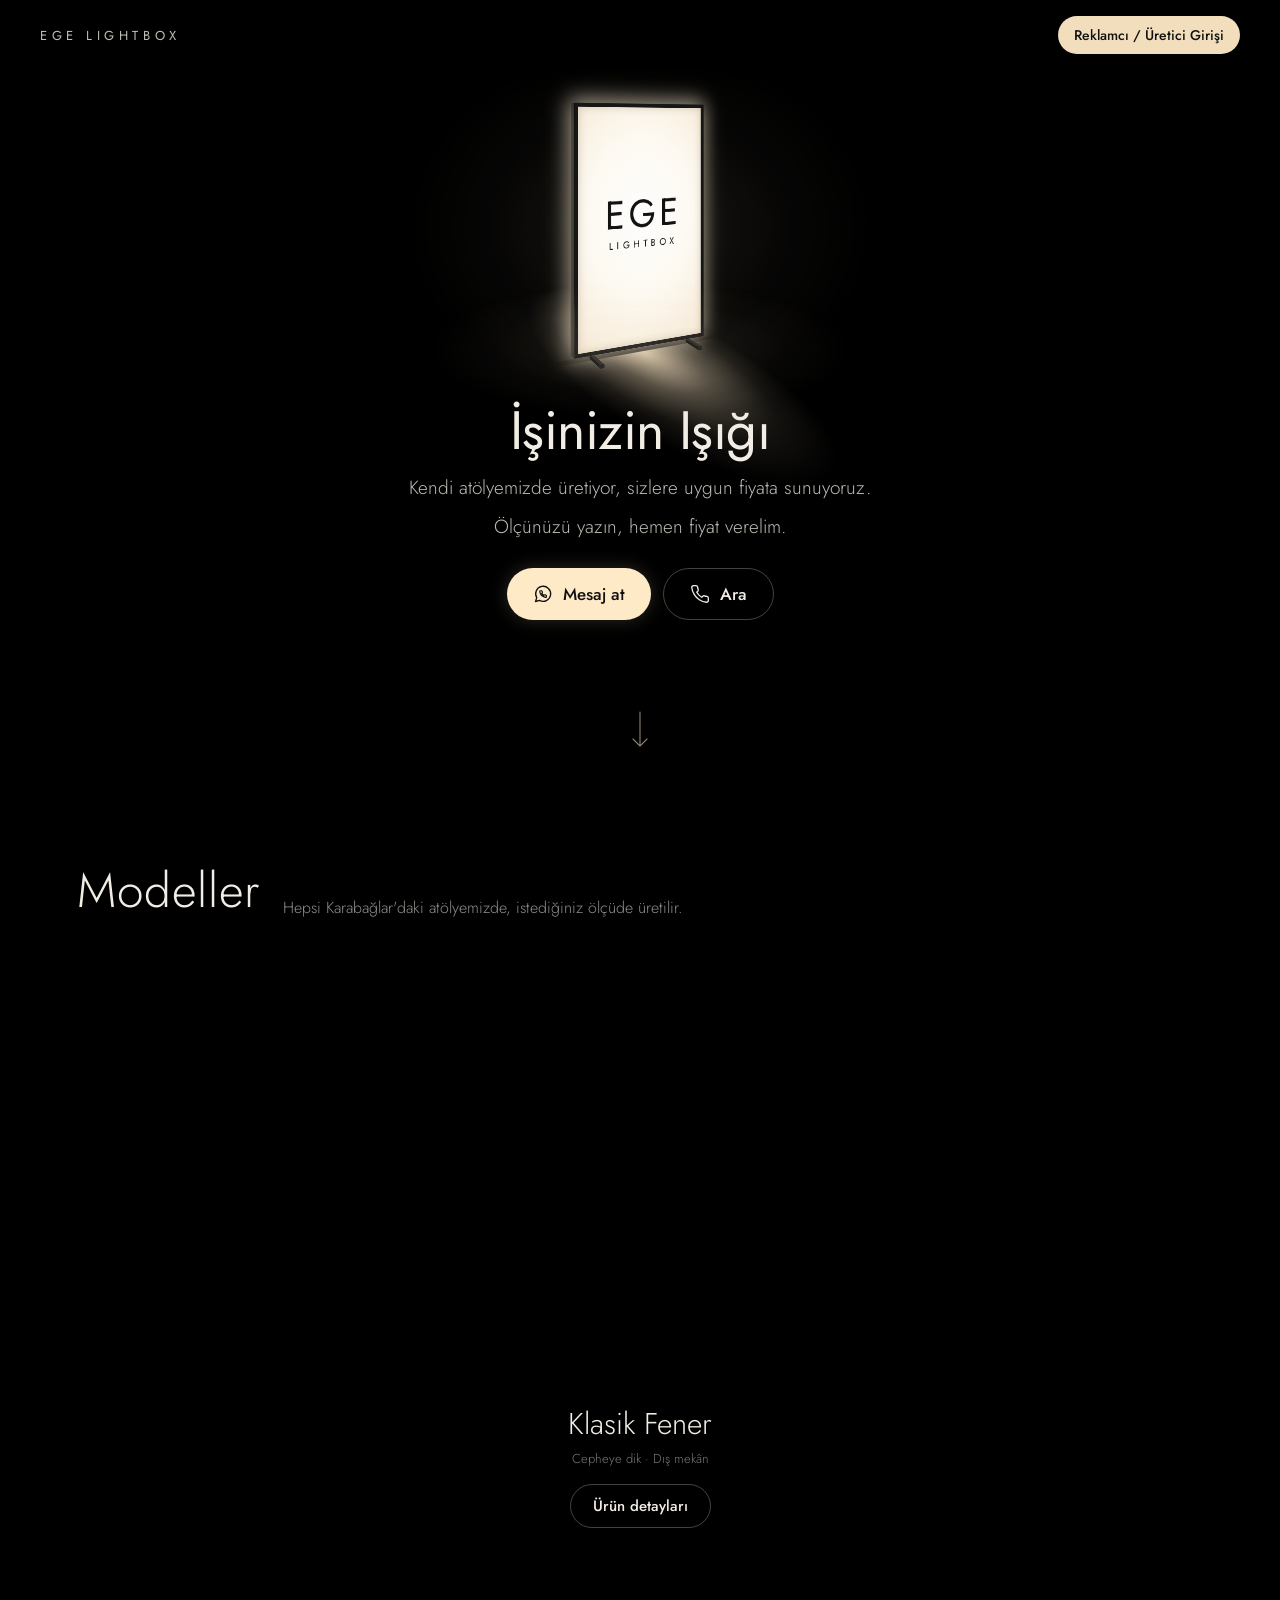
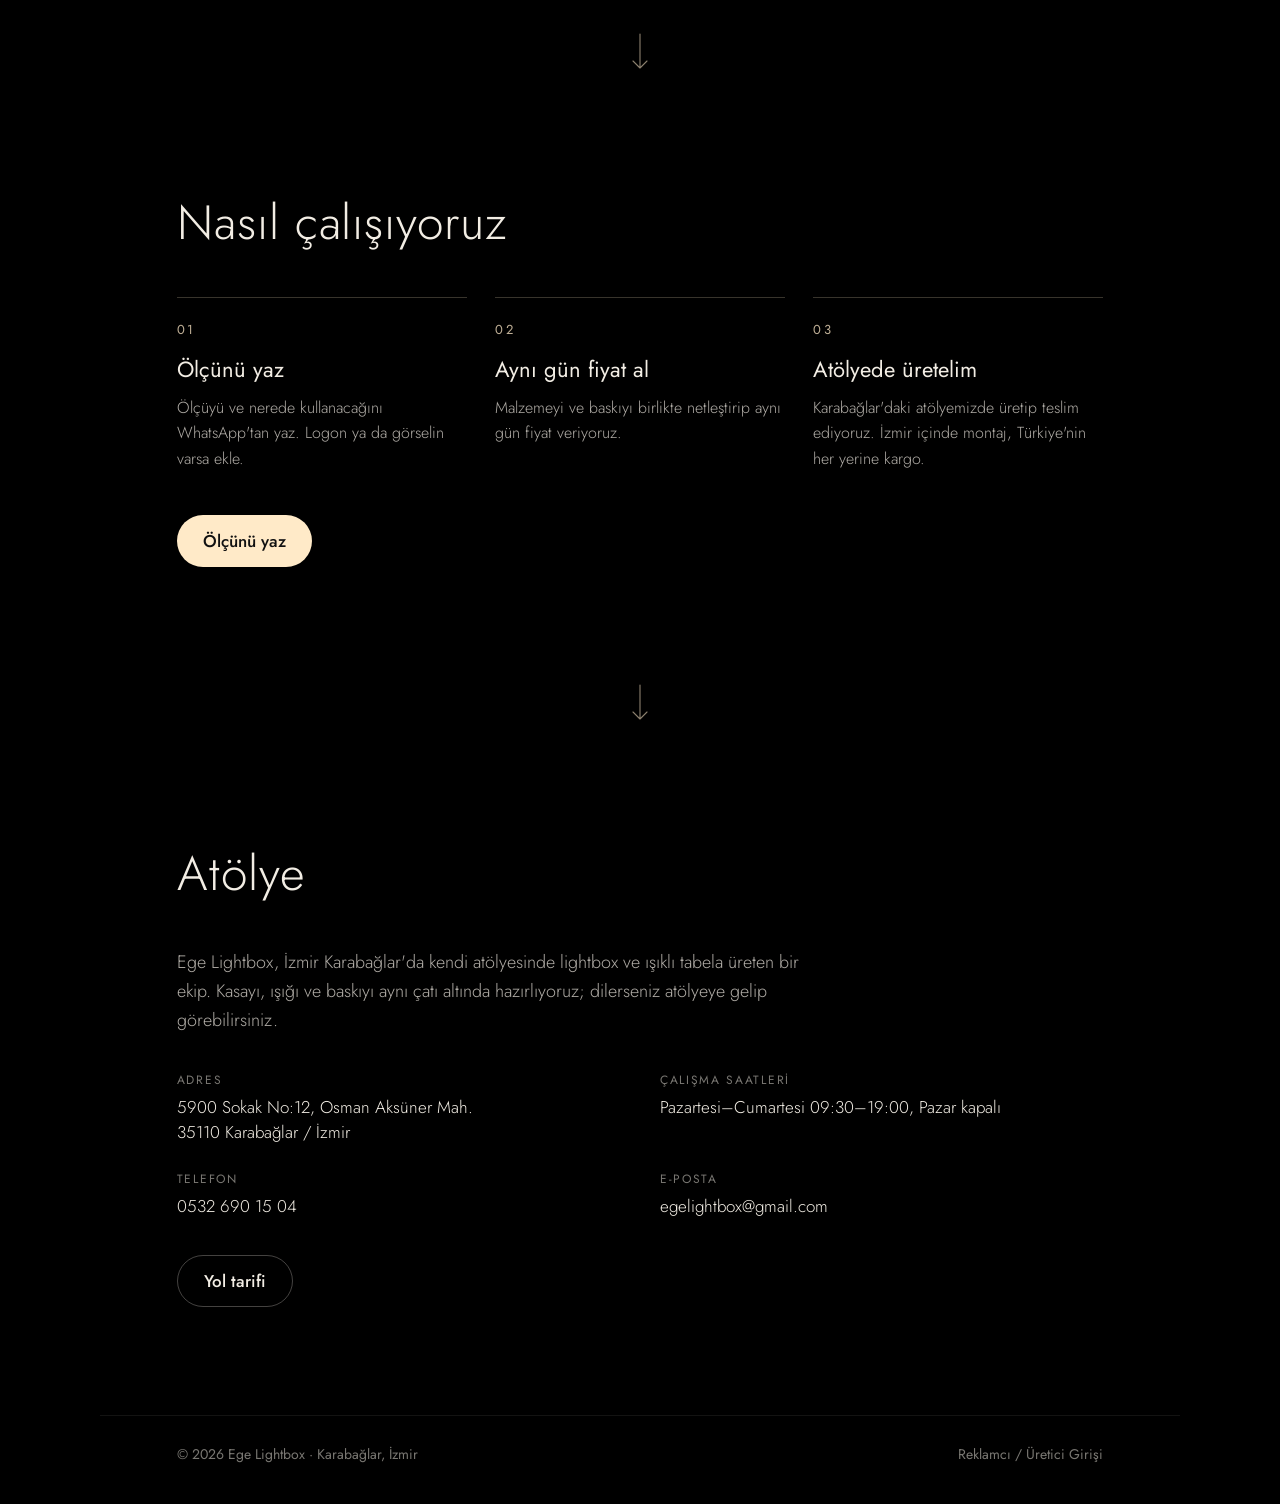
==== commit 8e0f0d08: "Ayaklı karttan akülü ifadesi kaldırıldı (Tufan: akülü seçenek yok) Co-Authored-By: Claude Opus 5.5 <" ====
--- a/altigen-fener-tabela/index.html
+++ b/altigen-fener-tabela/index.html
@@ -36,7 +36,7 @@
         y=l.getElementsByTagName(r)[0];y.parentNode.insertBefore(t,y);})(window,document,"clarity","script","z84t2651er");
       } else { window.gtag = undefined; }
     </script>
-    <script type="module" crossorigin src="/assets/index-BnWRdgFF.js"></script>
+    <script type="module" crossorigin src="/assets/index-TGsAFwV1.js"></script>
     <link rel="stylesheet" crossorigin href="/assets/index-xO9GNj7Z.css">
   </head>
   <body>
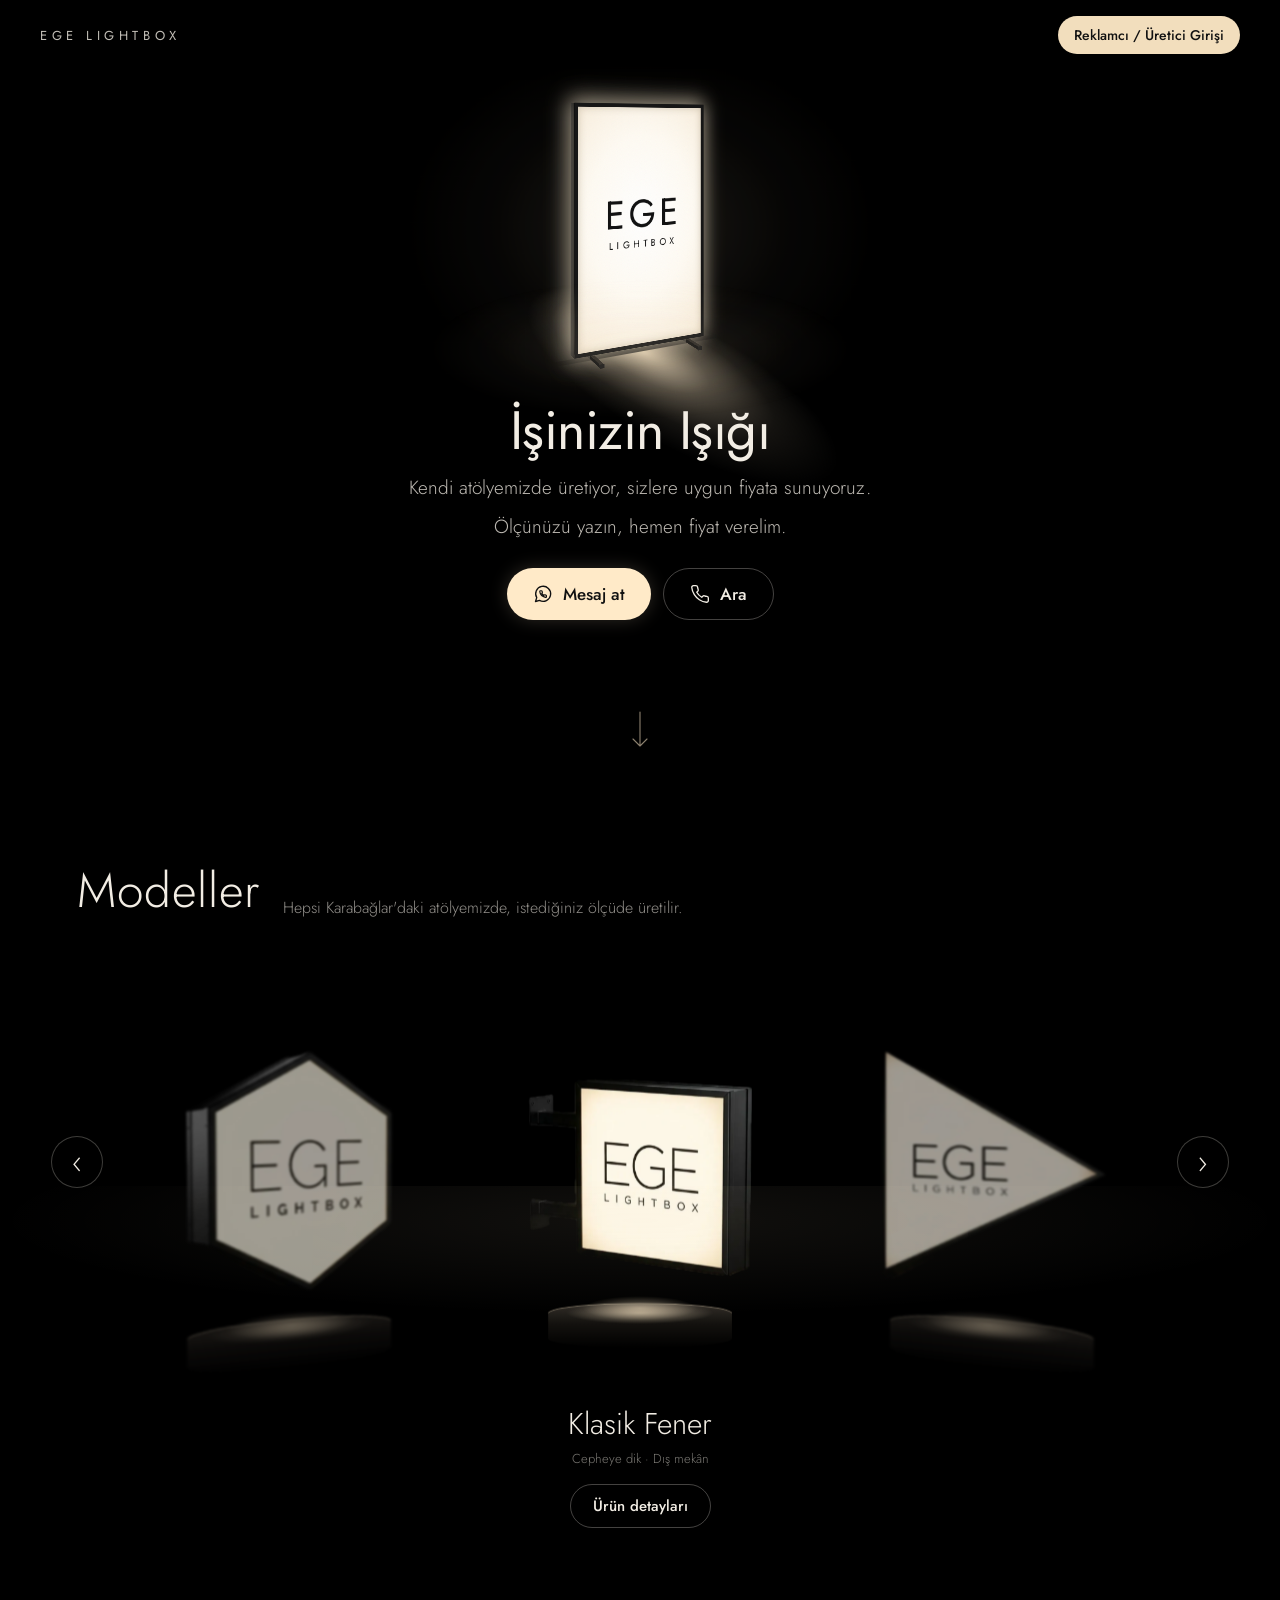
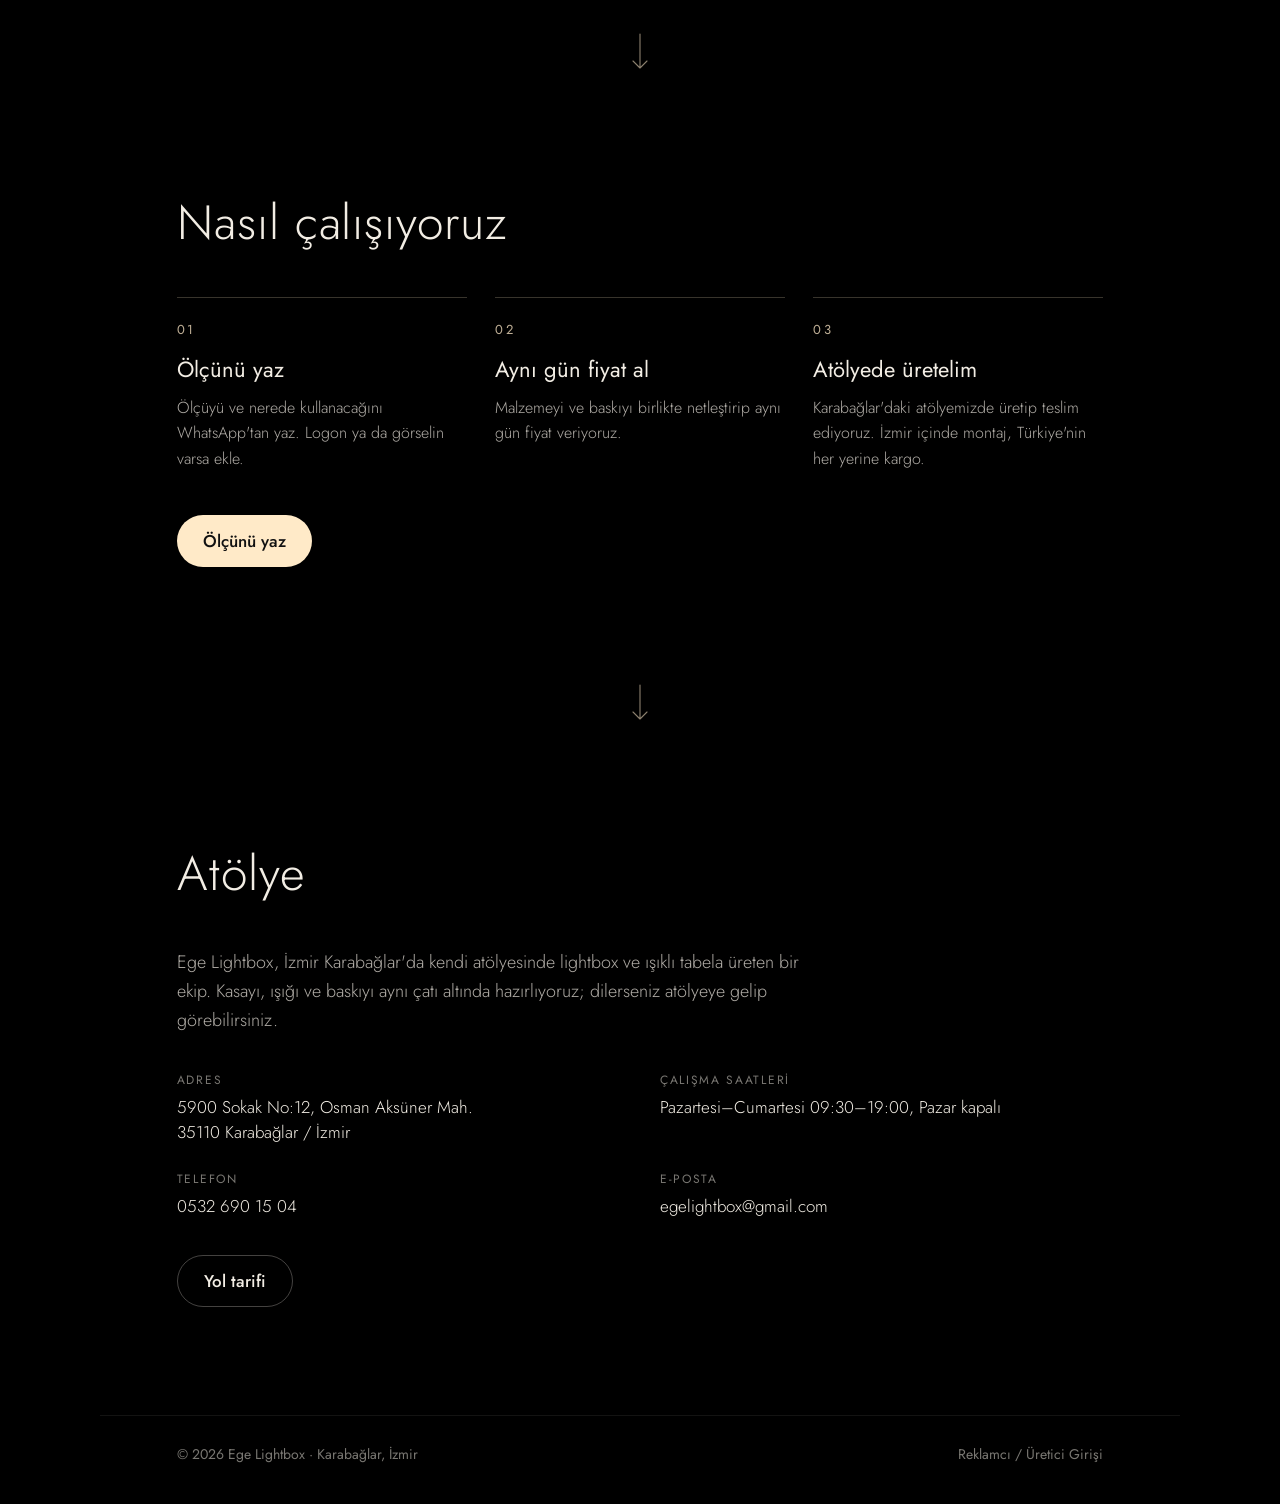
==== commit 86e6f07b: "60x60 hazır kasa kaldırıldı, /kampanya ana sayfaya yönlenir Co-Authored-By: Claude Opus 5.5 <noreply" ====
--- a/altigen-fener-tabela/index.html
+++ b/altigen-fener-tabela/index.html
@@ -36,7 +36,7 @@
         y=l.getElementsByTagName(r)[0];y.parentNode.insertBefore(t,y);})(window,document,"clarity","script","z84t2651er");
       } else { window.gtag = undefined; }
     </script>
-    <script type="module" crossorigin src="/assets/index-TGsAFwV1.js"></script>
+    <script type="module" crossorigin src="/assets/index-DtxNnN1X.js"></script>
     <link rel="stylesheet" crossorigin href="/assets/index-xO9GNj7Z.css">
   </head>
   <body>
